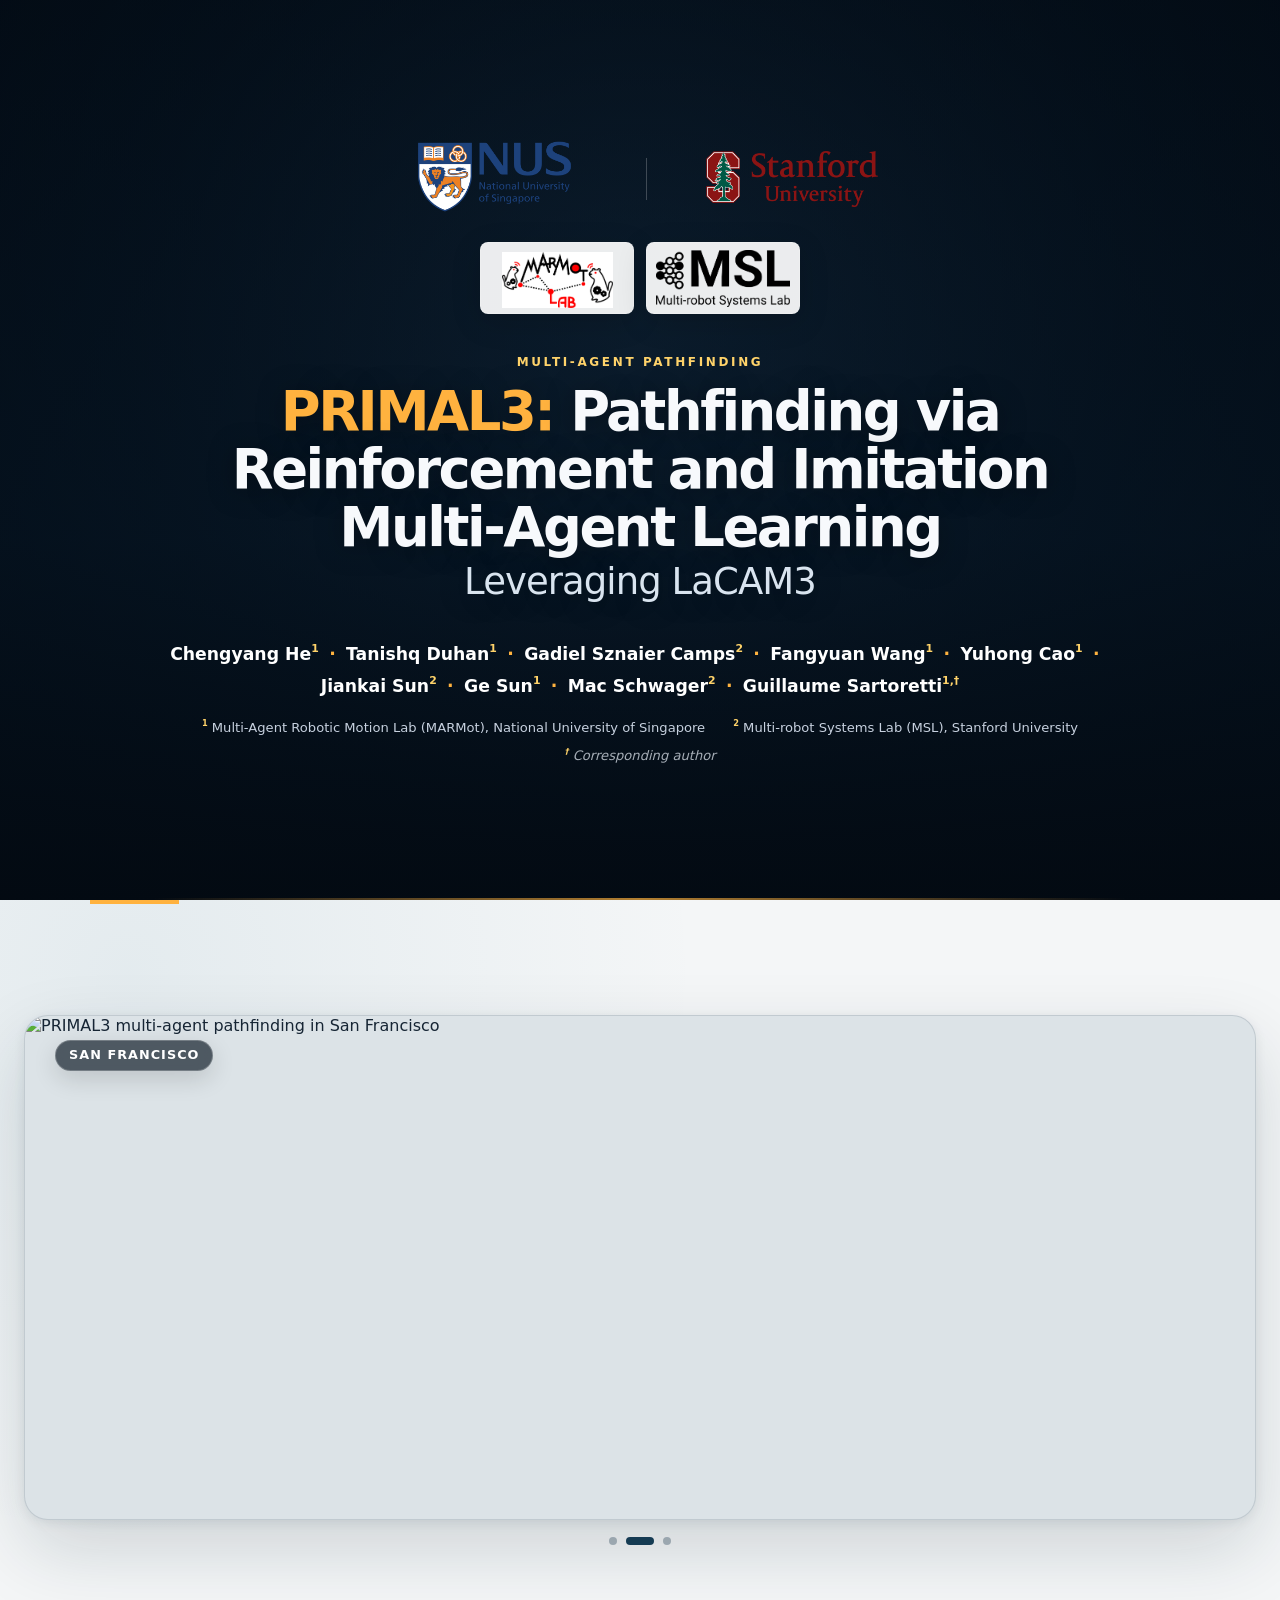
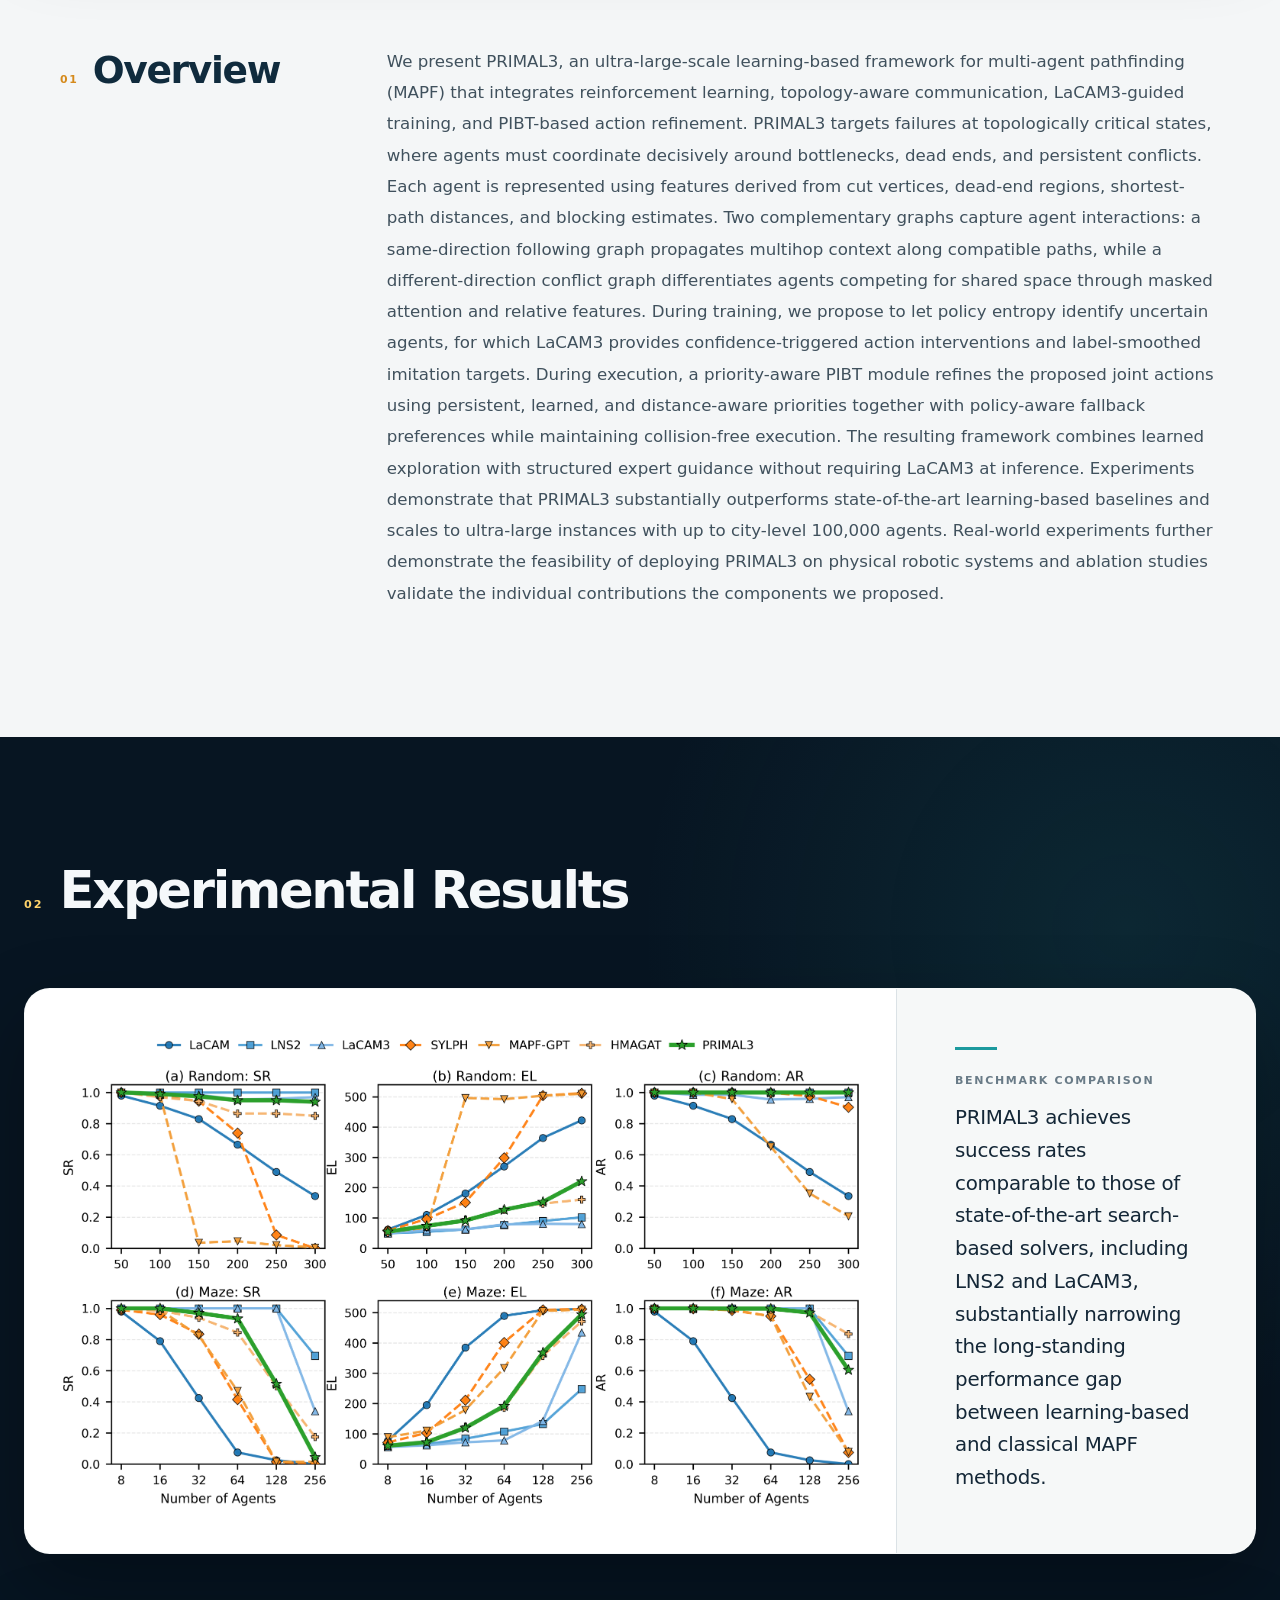
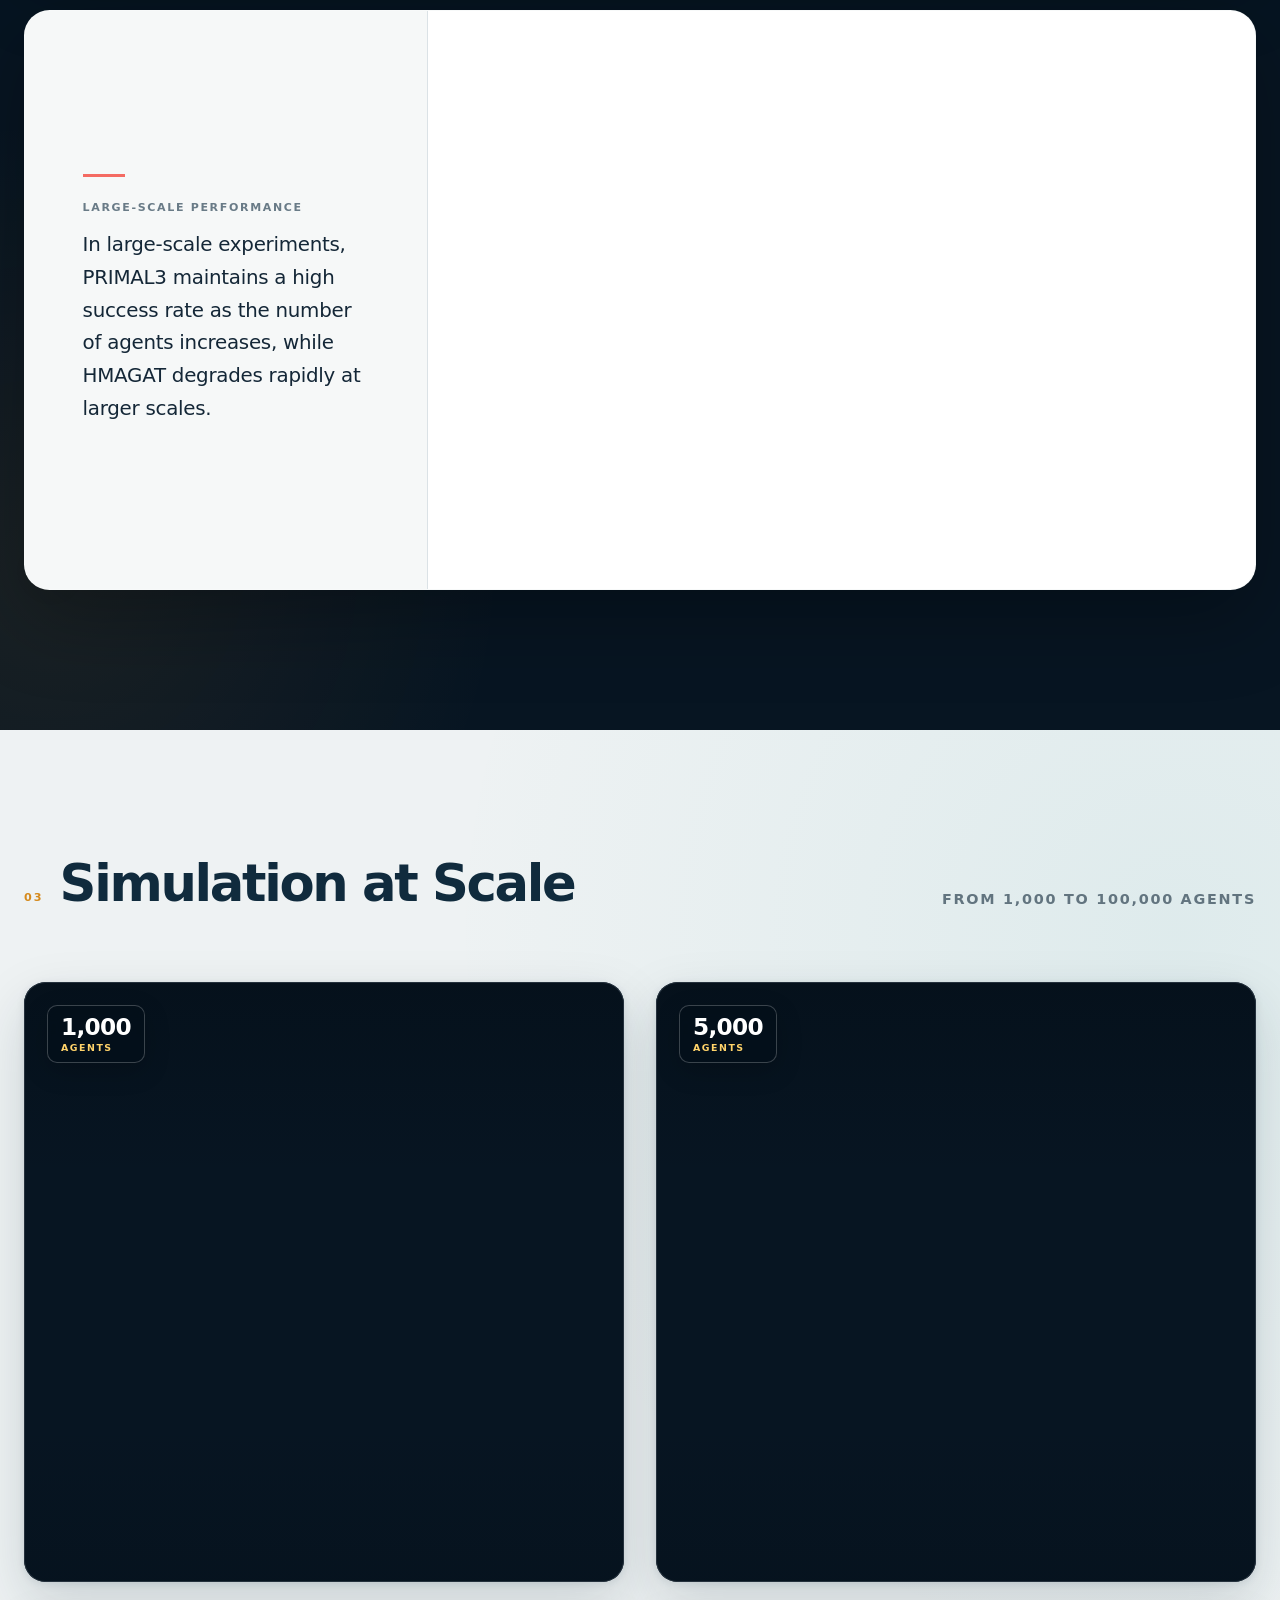
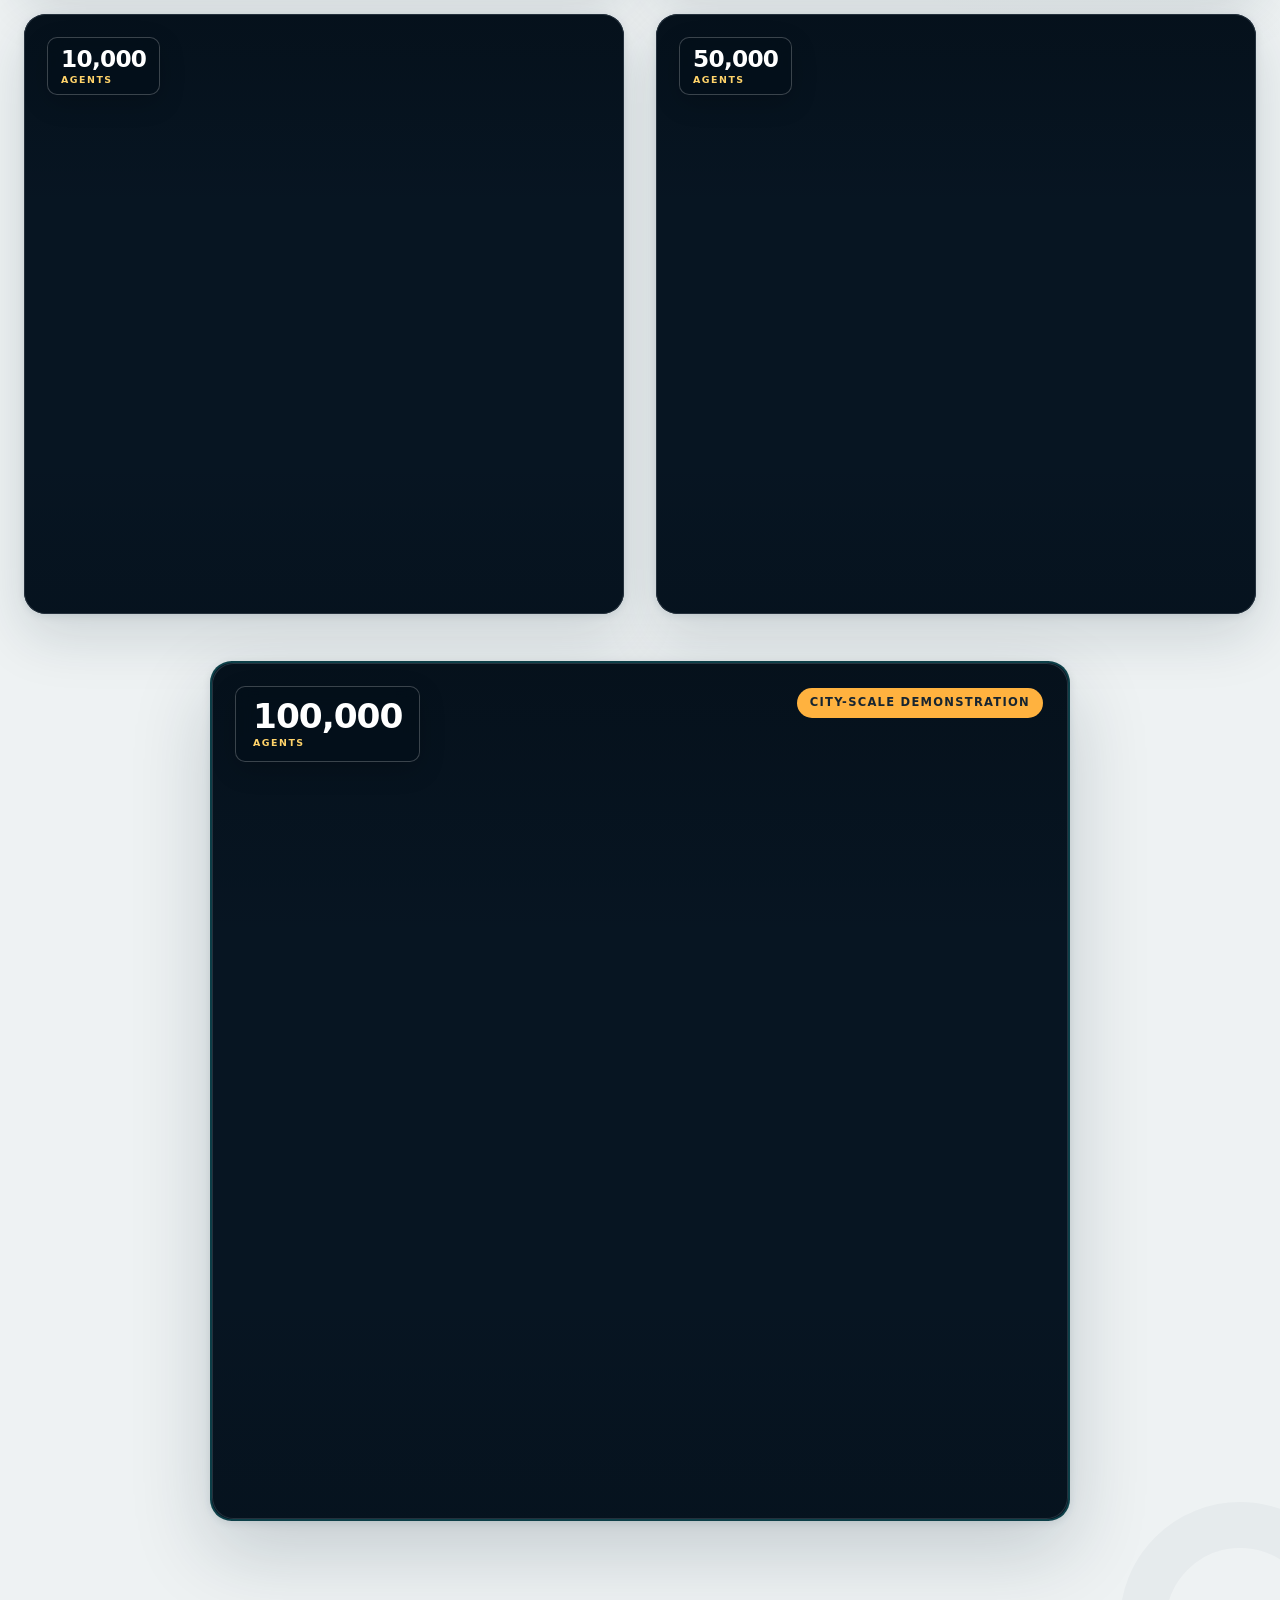
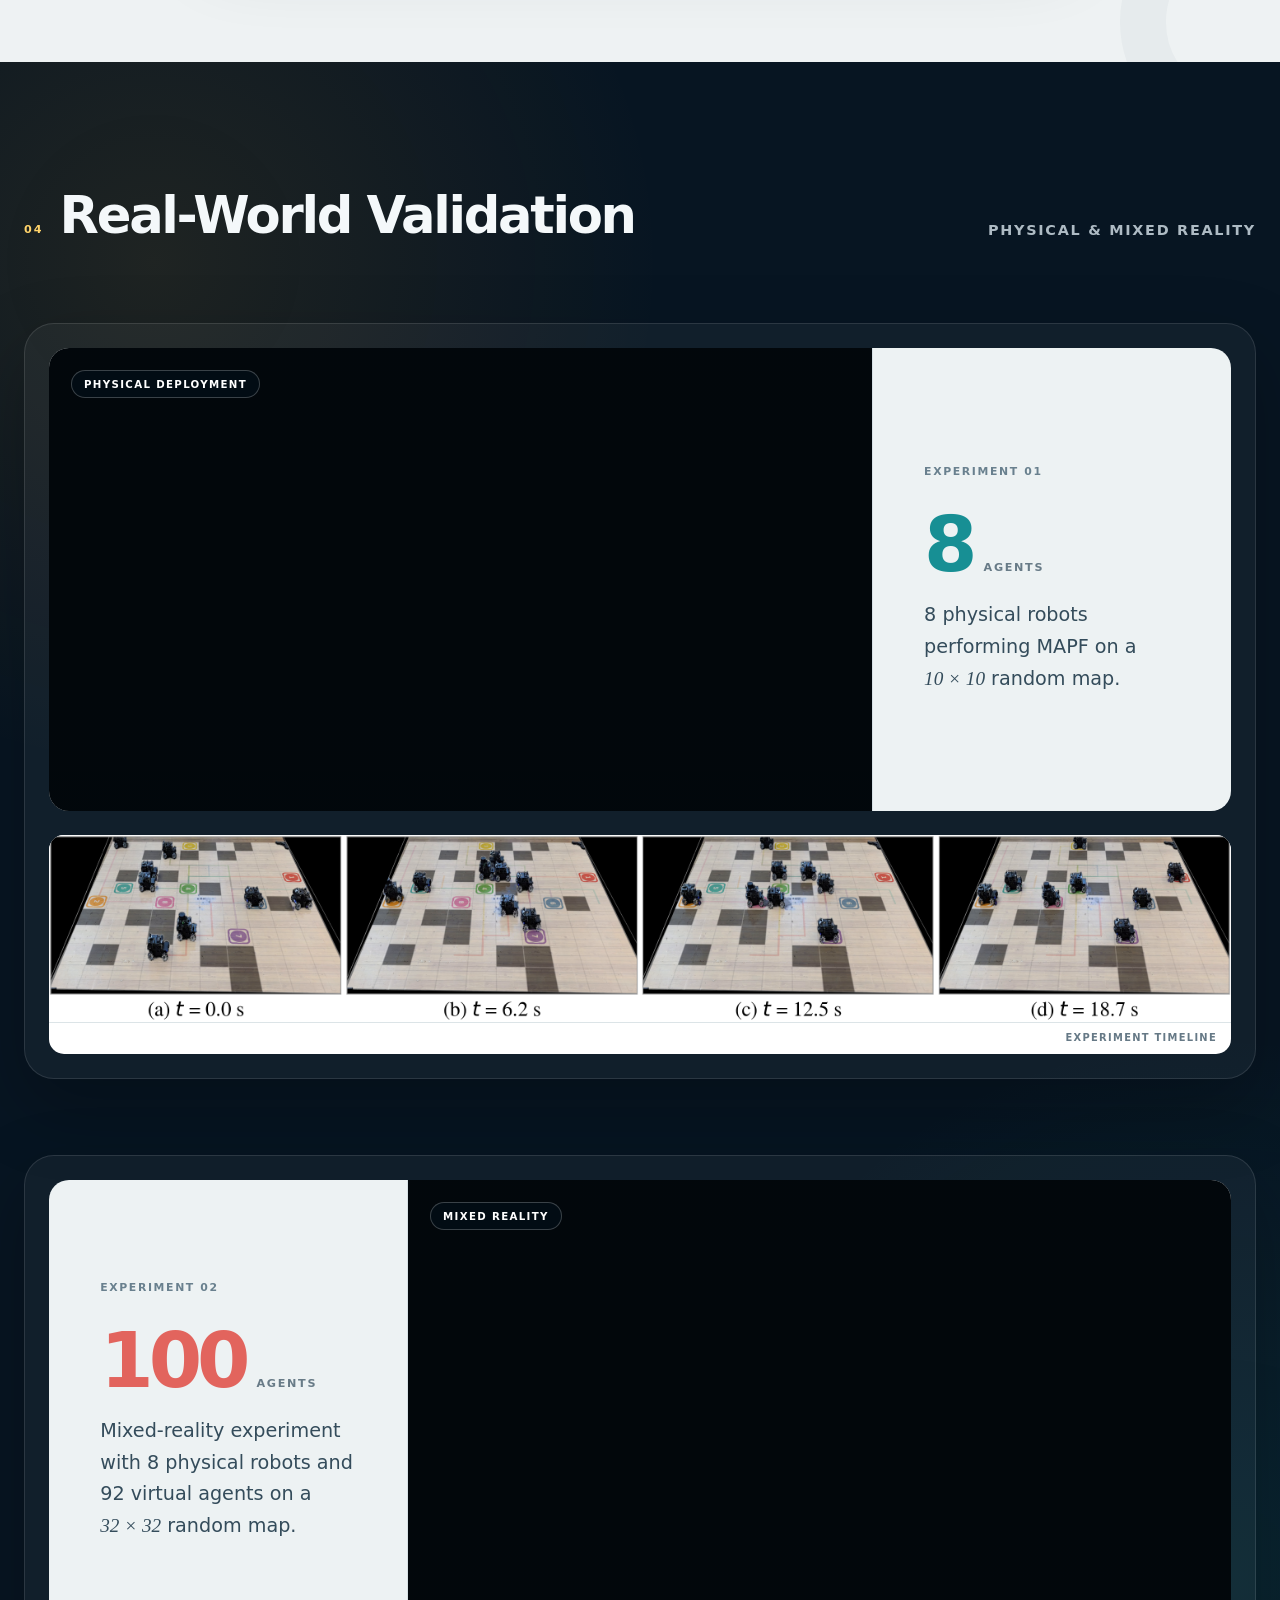
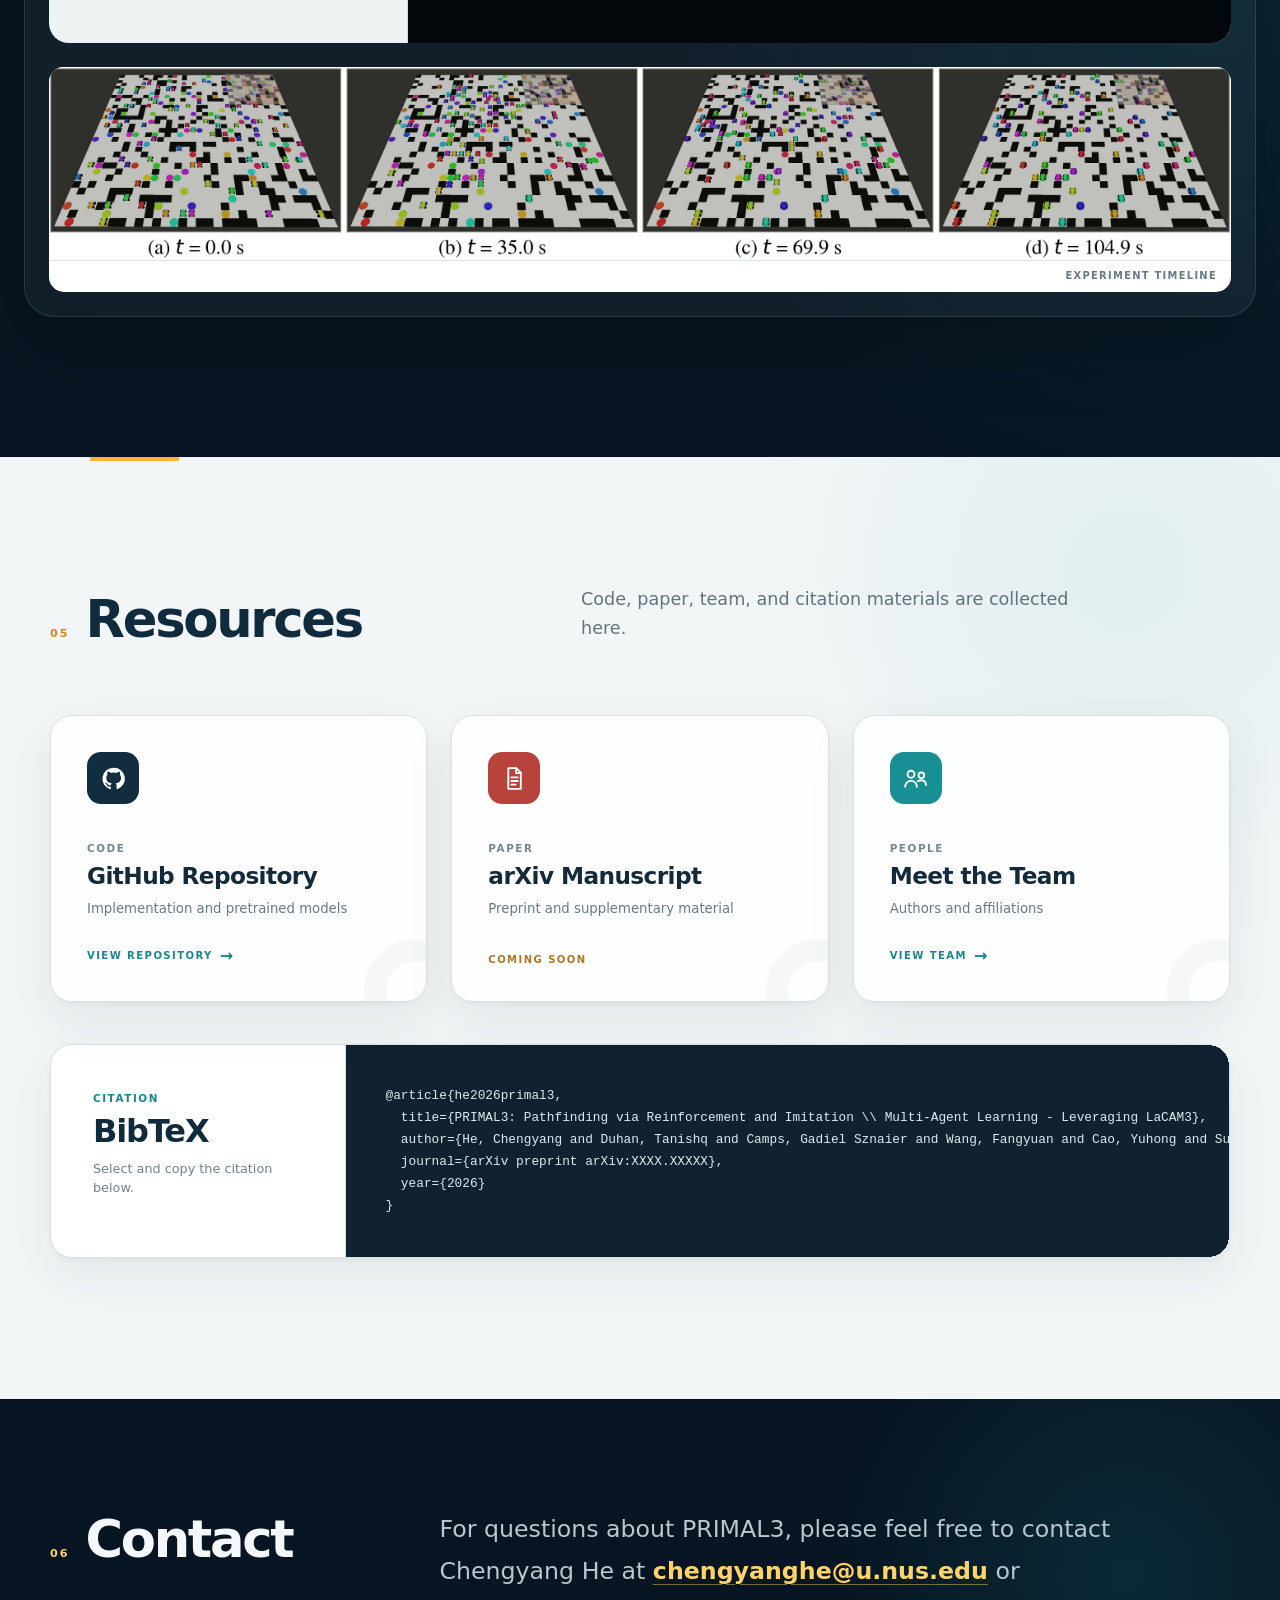
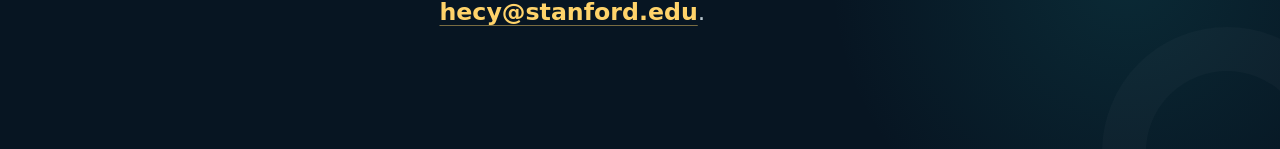
==== index.html @ 048b3c47 "Add PRIMAL3 project website" ====
<!doctype html>
<html lang="en">
  <head>
    <meta charset="UTF-8" />
    <meta name="viewport" content="width=device-width, initial-scale=1.0" />
    <meta
      name="description"
      content="PRIMAL3: Pathfinding via Reinforcement and Imitation Multi-Agent Learning — Leveraging LaCAM3"
    />
    <title>PRIMAL3 — Multi-Agent Pathfinding</title>
    <link rel="stylesheet" href="styles.css" />
    <script src="carousel.js" defer></script>
    <script src="video-gallery.js" defer></script>
  </head>
  <body>
    <main>
      <section class="hero" aria-labelledby="paper-title">
        <video
          class="hero__video"
          autoplay
          muted
          loop
          playsinline
          preload="auto"
          aria-hidden="true"
        >
          <source src="1000_zoom.mp4" type="video/mp4" />
        </video>
        <div class="hero__scrim" aria-hidden="true"></div>

        <div class="hero__content">
          <div class="logos" aria-label="Participating institutions and laboratories">
            <div class="logos__row logos__row--institutions">
              <div class="logo-frame logo-frame--nus">
                <img
                  class="logo logo--nus"
                  src="nus_logo.png"
                  alt="National University of Singapore"
                />
              </div>
              <span class="logos__divider" aria-hidden="true"></span>
              <div class="logo-frame logo-frame--stanford">
                <img
                  class="logo logo--stanford"
                  src="stanford_logo.png"
                  alt="Stanford University"
                />
              </div>
            </div>

            <div class="logos__row logos__row--labs">
              <div class="logo-tile logo-tile--marmot">
                <img
                  class="logo logo--marmot"
                  src="marmot_logo.png"
                  alt="Multi-Agent Robotic Motion Lab (MARMot)"
                />
              </div>
              <div class="logo-tile logo-tile--msl">
                <img
                  class="logo logo--msl"
                  src="msl_logo.png"
                  alt="Multi-robot Systems Lab (MSL)"
                />
              </div>
            </div>
          </div>

          <header class="paper-heading">
            <p class="paper-heading__eyebrow">Multi-Agent Pathfinding</p>
            <h1 id="paper-title">
              <span class="paper-heading__accent">PRIMAL3:</span>
              <span>Pathfinding via Reinforcement and Imitation Multi-Agent Learning</span>
              <span class="paper-heading__subtitle">Leveraging LaCAM3</span>
            </h1>
          </header>

          <div class="authors" aria-label="Paper authors and affiliations">
            <p class="authors__names">
              <span>Chengyang He<sup>1</sup></span><span>Tanishq Duhan<sup>1</sup></span><span>Gadiel Sznaier Camps<sup>2</sup></span><span>Fangyuan Wang<sup>1</sup></span><span>Yuhong Cao<sup>1</sup></span><span>Jiankai Sun<sup>2</sup></span><span>Ge Sun<sup>1</sup></span><span>Mac Schwager<sup>2</sup></span><span>Guillaume Sartoretti<sup>1,†</sup></span>
            </p>

            <div class="authors__affiliations">
              <p>
                <sup>1</sup> Multi-Agent Robotic Motion Lab (MARMot), National University of Singapore
              </p>
              <p>
                <sup>2</sup> Multi-robot Systems Lab (MSL), Stanford University
              </p>
              <p class="authors__note"><sup>†</sup> Corresponding author</p>
            </div>
          </div>
        </div>

        <div class="hero__edge" aria-hidden="true"></div>
      </section>

      <section id="overview" class="overview" aria-labelledby="overview-title">
        <div class="overview__inner">
          <div class="banner-carousel" data-carousel aria-label="PRIMAL3 environments">
            <div class="banner-carousel__track">
              <figure class="banner-carousel__slide is-active" data-slide aria-hidden="false">
                <img
                  src="banners/palo.png"
                  alt="PRIMAL3 multi-agent pathfinding in Palo Alto"
                  loading="eager"
                  decoding="async"
                />
                <figcaption>Palo Alto</figcaption>
              </figure>
              <figure class="banner-carousel__slide" data-slide aria-hidden="true">
                <img
                  src="banners/sf.png"
                  alt="PRIMAL3 multi-agent pathfinding in San Francisco"
                  loading="lazy"
                  decoding="async"
                />
                <figcaption>San Francisco</figcaption>
              </figure>
              <figure class="banner-carousel__slide" data-slide aria-hidden="true">
                <img
                  src="banners/sg.png"
                  alt="PRIMAL3 multi-agent pathfinding in Singapore"
                  loading="lazy"
                  decoding="async"
                />
                <figcaption>Singapore</figcaption>
              </figure>
            </div>

            <div class="banner-carousel__controls" aria-label="Choose banner">
              <button
                class="banner-carousel__dot is-active"
                type="button"
                data-carousel-dot="0"
                aria-label="Show Palo Alto banner"
                aria-current="true"
              ></button>
              <button
                class="banner-carousel__dot"
                type="button"
                data-carousel-dot="1"
                aria-label="Show San Francisco banner"
                aria-current="false"
              ></button>
              <button
                class="banner-carousel__dot"
                type="button"
                data-carousel-dot="2"
                aria-label="Show Singapore banner"
                aria-current="false"
              ></button>
            </div>
          </div>

          <div class="overview__copy">
            <div class="overview__heading">
              <span class="overview__number" aria-hidden="true">01</span>
              <h2 id="overview-title">Overview</h2>
            </div>
            <p>
              We present PRIMAL3, an ultra-large-scale learning-based framework for multi-agent pathfinding (MAPF) that integrates reinforcement learning, topology-aware communication, LaCAM3-guided training, and PIBT-based action refinement. PRIMAL3 targets failures at topologically critical states, where agents must coordinate decisively around bottlenecks, dead ends, and persistent conflicts. Each agent is represented using features derived from cut vertices, dead-end regions, shortest-path distances, and blocking estimates. Two complementary graphs capture agent interactions: a same-direction following graph propagates multihop context along compatible paths, while a different-direction conflict graph differentiates agents competing for shared space through masked attention and relative features. During training, we propose to let policy entropy identify uncertain agents, for which LaCAM3 provides confidence-triggered action interventions and label-smoothed imitation targets. During execution, a priority-aware PIBT module refines the proposed joint actions using persistent, learned, and distance-aware priorities together with policy-aware fallback preferences while maintaining collision-free execution. The resulting framework combines learned exploration with structured expert guidance without requiring LaCAM3 at inference. Experiments demonstrate that PRIMAL3 substantially outperforms state-of-the-art learning-based baselines and scales to ultra-large instances with up to city-level 100,000 agents. Real-world experiments further demonstrate the feasibility of deploying PRIMAL3 on physical robotic systems and ablation studies validate the individual contributions the components we proposed.
            </p>
          </div>
        </div>
      </section>

      <section id="results" class="results" aria-labelledby="results-title">
        <div class="results__inner">
          <header class="results__header">
            <span class="results__number" aria-hidden="true">02</span>
            <h2 id="results-title">Experimental Results</h2>
          </header>

          <div class="results__list">
            <figure class="result-card">
              <div class="result-card__media">
                <img
                  src="results/compare.png"
                  alt="Comparison of PRIMAL3 with search-based and learning-based MAPF solvers across random and maze maps"
                  loading="lazy"
                  decoding="async"
                />
              </div>
              <figcaption class="result-card__caption">
                <span class="result-card__label">Benchmark comparison</span>
                <p>
                  PRIMAL3 achieves success rates comparable to those of state-of-the-art search-based solvers, including LNS2 and LaCAM3, substantially narrowing the long-standing performance gap between learning-based and classical MAPF methods.
                </p>
              </figcaption>
            </figure>

            <figure class="result-card result-card--reverse">
              <div class="result-card__media">
                <img
                  src="results/compare2.png"
                  alt="Success-rate comparison between PRIMAL3 and HMAGAT as the number of agents increases"
                  loading="lazy"
                  decoding="async"
                />
              </div>
              <figcaption class="result-card__caption">
                <span class="result-card__label">Large-scale performance</span>
                <p>
                  In large-scale experiments, PRIMAL3 maintains a high success rate as the number of agents increases, while HMAGAT degrades rapidly at larger scales.
                </p>
              </figcaption>
            </figure>
          </div>
        </div>
      </section>

      <section id="simulations" class="simulations" aria-labelledby="simulations-title">
        <div class="simulations__inner">
          <header class="simulations__header">
            <div class="simulations__title">
              <span class="simulations__number" aria-hidden="true">03</span>
              <h2 id="simulations-title">Simulation at Scale</h2>
            </div>
            <p>From 1,000 to 100,000 agents</p>
          </header>

          <div class="simulations__grid">
            <article class="simulation-card" data-video-zoom>
              <div class="simulation-card__viewport">
                <video autoplay muted loop playsinline preload="metadata" aria-label="Simulation with 1,000 agents">
                  <source src="sim/1000_zoom.mp4" type="video/mp4" />
                </video>
                <canvas class="simulation-card__lens" aria-hidden="true"></canvas>
                <div class="simulation-card__count">
                  <strong>1,000</strong>
                  <span>agents</span>
                </div>
                <div class="simulation-card__zoom-hint" aria-hidden="true">
                  <svg viewBox="0 0 24 24" role="img">
                    <circle cx="10.7" cy="10.7" r="6.7"></circle>
                    <path d="m16 16 4.2 4.2"></path>
                    <path d="M10.7 7.6v6.2M7.6 10.7h6.2"></path>
                  </svg>
                  <span>Move to explore</span>
                </div>
              </div>
            </article>

            <article class="simulation-card" data-video-zoom>
              <div class="simulation-card__viewport">
                <video autoplay muted loop playsinline preload="metadata" aria-label="Simulation with 5,000 agents">
                  <source src="sim/5000_zoom.mp4" type="video/mp4" />
                </video>
                <canvas class="simulation-card__lens" aria-hidden="true"></canvas>
                <div class="simulation-card__count">
                  <strong>5,000</strong>
                  <span>agents</span>
                </div>
                <div class="simulation-card__zoom-hint" aria-hidden="true">
                  <svg viewBox="0 0 24 24" role="img">
                    <circle cx="10.7" cy="10.7" r="6.7"></circle>
                    <path d="m16 16 4.2 4.2"></path>
                    <path d="M10.7 7.6v6.2M7.6 10.7h6.2"></path>
                  </svg>
                  <span>Move to explore</span>
                </div>
              </div>
            </article>

            <article class="simulation-card" data-video-zoom>
              <div class="simulation-card__viewport">
                <video autoplay muted loop playsinline preload="metadata" aria-label="Simulation with 10,000 agents">
                  <source src="sim/10000_zoom.mp4" type="video/mp4" />
                </video>
                <canvas class="simulation-card__lens" aria-hidden="true"></canvas>
                <div class="simulation-card__count">
                  <strong>10,000</strong>
                  <span>agents</span>
                </div>
                <div class="simulation-card__zoom-hint" aria-hidden="true">
                  <svg viewBox="0 0 24 24" role="img">
                    <circle cx="10.7" cy="10.7" r="6.7"></circle>
                    <path d="m16 16 4.2 4.2"></path>
                    <path d="M10.7 7.6v6.2M7.6 10.7h6.2"></path>
                  </svg>
                  <span>Move to explore</span>
                </div>
              </div>
            </article>

            <article class="simulation-card" data-video-zoom>
              <div class="simulation-card__viewport">
                <video autoplay muted loop playsinline preload="metadata" aria-label="Simulation with 50,000 agents">
                  <source src="sim/50k_zoom.mp4" type="video/mp4" />
                </video>
                <canvas class="simulation-card__lens" aria-hidden="true"></canvas>
                <div class="simulation-card__count">
                  <strong>50,000</strong>
                  <span>agents</span>
                </div>
                <div class="simulation-card__zoom-hint" aria-hidden="true">
                  <svg viewBox="0 0 24 24" role="img">
                    <circle cx="10.7" cy="10.7" r="6.7"></circle>
                    <path d="m16 16 4.2 4.2"></path>
                    <path d="M10.7 7.6v6.2M7.6 10.7h6.2"></path>
                  </svg>
                  <span>Move to explore</span>
                </div>
              </div>
            </article>

            <article class="simulation-card simulation-card--featured" data-video-zoom>
              <div class="simulation-card__viewport">
                <video autoplay muted loop playsinline preload="metadata" aria-label="Simulation with 100,000 agents">
                  <source src="sim/100k_zoom.mp4" type="video/mp4" />
                </video>
                <canvas class="simulation-card__lens" aria-hidden="true"></canvas>
                <div class="simulation-card__count">
                  <strong>100,000</strong>
                  <span>agents</span>
                </div>
                <div class="simulation-card__featured-label">City-scale demonstration</div>
                <div class="simulation-card__zoom-hint" aria-hidden="true">
                  <svg viewBox="0 0 24 24" role="img">
                    <circle cx="10.7" cy="10.7" r="6.7"></circle>
                    <path d="m16 16 4.2 4.2"></path>
                    <path d="M10.7 7.6v6.2M7.6 10.7h6.2"></path>
                  </svg>
                  <span>Move to explore</span>
                </div>
              </div>
            </article>
          </div>
        </div>
      </section>

      <section id="real-world" class="real-world" aria-labelledby="real-world-title">
        <div class="real-world__inner">
          <header class="real-world__header">
            <div class="real-world__title">
              <span class="real-world__number" aria-hidden="true">04</span>
              <h2 id="real-world-title">Real-World Validation</h2>
            </div>
            <p>Physical &amp; mixed reality</p>
          </header>

          <div class="real-world__experiments">
            <article class="real-experiment">
              <div class="real-experiment__stage">
                <div class="real-experiment__video">
                  <video autoplay muted loop playsinline preload="metadata" aria-label="Eight-robot physical MAPF experiment">
                    <source src="real/real_8.mp4" type="video/mp4" />
                  </video>
                  <span class="real-experiment__video-label">Physical deployment</span>
                </div>

                <div class="real-experiment__copy">
                  <span class="real-experiment__index">Experiment 01</span>
                  <div class="real-experiment__agent-count">
                    <strong>8</strong>
                    <span>agents</span>
                  </div>
                  <p>8 physical robots performing MAPF on a <span class="math">10 × 10</span> random map.</p>
                </div>
              </div>

              <figure class="real-experiment__timeline">
                <div class="real-experiment__timeline-scroll">
                  <img
                    src="real/real_8.png"
                    alt="Four stages of the eight-robot physical MAPF experiment"
                    loading="lazy"
                    decoding="async"
                  />
                </div>
                <figcaption>Experiment timeline</figcaption>
              </figure>
            </article>

            <article class="real-experiment real-experiment--reverse">
              <div class="real-experiment__stage">
                <div class="real-experiment__video">
                  <video autoplay muted loop playsinline preload="metadata" aria-label="Mixed-reality MAPF experiment with 100 agents">
                    <source src="real/real_100.mp4" type="video/mp4" />
                  </video>
                  <span class="real-experiment__video-label">Mixed reality</span>
                </div>

                <div class="real-experiment__copy">
                  <span class="real-experiment__index">Experiment 02</span>
                  <div class="real-experiment__agent-count">
                    <strong>100</strong>
                    <span>agents</span>
                  </div>
                  <p>Mixed-reality experiment with 8 physical robots and 92 virtual agents on a <span class="math">32 × 32</span> random map.</p>
                </div>
              </div>

              <figure class="real-experiment__timeline">
                <div class="real-experiment__timeline-scroll">
                  <img
                    src="real/real_100.png"
                    alt="Four stages of the 100-agent mixed-reality MAPF experiment"
                    loading="lazy"
                    decoding="async"
                  />
                </div>
                <figcaption>Experiment timeline</figcaption>
              </figure>
            </article>
          </div>
        </div>
      </section>

      <section id="resources" class="resources" aria-labelledby="resources-title">
        <div class="resources__inner">
          <header class="resources__header">
            <div class="resources__title">
              <span class="resources__number" aria-hidden="true">05</span>
              <h2 id="resources-title">Resources</h2>
            </div>
            <p>Code, paper, team, and citation materials are collected here.</p>
          </header>

          <div class="resources__grid">
            <a
              class="resource-link resource-link--active"
              href="https://github.com/marmotlab/PRIMAL3"
              target="_blank"
              rel="noopener noreferrer"
              data-resource="github"
            >
              <span class="resource-link__icon" aria-hidden="true">
                <svg viewBox="0 0 24 24">
                  <path d="M12 2.4a9.8 9.8 0 0 0-3.1 19.1c.5.1.7-.2.7-.5v-1.9c-2.9.6-3.5-1.2-3.5-1.2-.5-1.2-1.2-1.5-1.2-1.5-.9-.7.1-.7.1-.7 1.1.1 1.7 1.1 1.7 1.1.9 1.7 2.5 1.2 3 .9.1-.7.4-1.2.7-1.5-2.3-.3-4.8-1.2-4.8-4.9 0-1.1.4-2 1.1-2.7-.1-.3-.5-1.3.1-2.7 0 0 .9-.3 2.8 1.1a9.7 9.7 0 0 1 5.1 0c1.9-1.3 2.8-1.1 2.8-1.1.6 1.4.2 2.4.1 2.7.7.7 1.1 1.6 1.1 2.7 0 3.8-2.4 4.6-4.7 4.9.4.3.7 1 .7 1.9V21c0 .3.2.6.7.5A9.8 9.8 0 0 0 12 2.4Z"></path>
                </svg>
              </span>
              <span class="resource-link__content">
                <span class="resource-link__eyebrow">Code</span>
                <strong>GitHub Repository</strong>
                <span class="resource-link__description">Implementation and pretrained models</span>
              </span>
              <span class="resource-link__status resource-link__status--active">View repository <span aria-hidden="true">→</span></span>
            </a>

            <a
              class="resource-link"
              href="#resources"
              aria-disabled="true"
              tabindex="-1"
              data-resource="arxiv"
            >
              <span class="resource-link__icon resource-link__icon--paper" aria-hidden="true">
                <svg viewBox="0 0 24 24">
                  <path d="M6.5 2.8h7.1l4 4v14.4H6.5V2.8Z"></path>
                  <path d="M13.5 2.8v4.4h4.1M9.2 11h5.6M9.2 14.2h5.6M9.2 17.4h3.8"></path>
                </svg>
              </span>
              <span class="resource-link__content">
                <span class="resource-link__eyebrow">Paper</span>
                <strong>arXiv Manuscript</strong>
                <span class="resource-link__description">Preprint and supplementary material</span>
              </span>
              <span class="resource-link__status">Coming soon</span>
            </a>

            <a
              class="resource-link resource-link--active"
              href="team.html"
              data-resource="team"
            >
              <span class="resource-link__icon resource-link__icon--team" aria-hidden="true">
                <svg viewBox="0 0 24 24">
                  <circle cx="8" cy="8.2" r="3.1"></circle>
                  <circle cx="17.2" cy="9.2" r="2.5"></circle>
                  <path d="M2.8 19.3c.4-3.4 2.1-5.2 5.2-5.2s4.9 1.8 5.2 5.2M14.1 14.5c.8-.6 1.8-.9 3.1-.9 2.5 0 3.9 1.5 4.1 4.2"></path>
                </svg>
              </span>
              <span class="resource-link__content">
                <span class="resource-link__eyebrow">People</span>
                <strong>Meet the Team</strong>
                <span class="resource-link__description">Authors and affiliations</span>
              </span>
              <span class="resource-link__status resource-link__status--active">View team <span aria-hidden="true">→</span></span>
            </a>
          </div>

          <div class="bibtex" aria-labelledby="bibtex-title">
            <div class="bibtex__heading">
              <span class="bibtex__eyebrow">Citation</span>
              <h3 id="bibtex-title">BibTeX</h3>
              <p>Select and copy the citation below.</p>
            </div>
            <pre><code>@article{he2026primal3,
  title={PRIMAL3: Pathfinding via Reinforcement and Imitation \\ Multi-Agent Learning - Leveraging LaCAM3},
  author={He, Chengyang and Duhan, Tanishq and Camps, Gadiel Sznaier and Wang, Fangyuan and Cao, Yuhong and Sun, Jiankai and Sun, Ge and Schwager, Mac and Sartoretti, Guillaume},
  journal={arXiv preprint arXiv:XXXX.XXXXX},
  year={2026}
}</code></pre>
          </div>
        </div>
      </section>

      <section id="contact" class="contact" aria-labelledby="contact-title">
        <div class="contact__inner">
          <div class="contact__heading">
            <span class="contact__number" aria-hidden="true">06</span>
            <h2 id="contact-title">Contact</h2>
          </div>
          <p>
            For questions about PRIMAL3, please feel free to contact Chengyang He at <a href="mailto:chengyanghe@u.nus.edu">chengyanghe@u.nus.edu</a> or <a href="mailto:hecy@stanford.edu">hecy@stanford.edu</a>.
          </p>
        </div>
      </section>
    </main>
  </body>
</html>
---- styles.css ----
:root {
  color-scheme: dark;
  --ink: #f7f9fc;
  --muted: #c7d1df;
  --line: rgba(255, 255, 255, 0.22);
  --accent: #ffb23f;
  --accent-bright: #ffd36a;
  --navy: #061321;
}

*,
*::before,
*::after {
  box-sizing: border-box;
}

html,
body {
  margin: 0;
  min-width: 320px;
  min-height: 100%;
}

body {
  background: var(--navy);
  color: var(--ink);
  font-family:
    Inter, ui-sans-serif, system-ui, -apple-system, BlinkMacSystemFont, "Segoe UI",
    sans-serif;
  -webkit-font-smoothing: antialiased;
}

.hero {
  isolation: isolate;
  position: relative;
  display: grid;
  min-height: 100svh;
  overflow: hidden;
  background:
    radial-gradient(circle at 50% 35%, #18334b 0%, #081827 58%, #040b13 100%);
}

.hero__video,
.hero__scrim {
  position: absolute;
  inset: 0;
  width: 100%;
  height: 100%;
}

.hero__video {
  z-index: -3;
  object-fit: cover;
  opacity: 0.52;
  filter: saturate(0.82) contrast(1.08);
}

.hero__scrim {
  z-index: -2;
  background:
    linear-gradient(180deg, rgba(3, 12, 22, 0.56) 0%, rgba(5, 18, 31, 0.72) 60%, rgba(3, 10, 18, 0.94) 100%),
    radial-gradient(ellipse at center, transparent 15%, rgba(1, 8, 15, 0.56) 100%);
}

.hero__content {
  display: flex;
  width: min(1120px, calc(100% - 48px));
  margin: auto;
  padding: clamp(42px, 7vh, 82px) 0 clamp(50px, 7vh, 86px);
  flex-direction: column;
  align-items: center;
  text-align: center;
}

.logos {
  display: flex;
  flex-direction: column;
  align-items: center;
  gap: 18px;
  margin-bottom: clamp(30px, 4.5vh, 54px);
}

.logos__row {
  display: flex;
  align-items: center;
  justify-content: center;
}

.logos__row--institutions {
  min-height: 90px;
  gap: clamp(24px, 3.8vw, 52px);
}

.logos__divider {
  width: 1px;
  height: 42px;
  background: var(--line);
}

.logo {
  display: block;
  max-width: 100%;
  object-fit: contain;
}

.logo-frame {
  position: relative;
  display: grid;
  height: 90px;
  place-items: center;
}

.logo-frame--nus {
  width: clamp(164px, 16vw, 208px);
  overflow: hidden;
}

.logo-frame--stanford {
  width: clamp(140px, 15vw, 194px);
}

.logo--nus {
  position: absolute;
  top: -35%;
  left: -4%;
  width: 108%;
  max-width: none;
  transform: scale(0.9);
}

.logo--stanford {
  width: 100%;
  max-height: 90px;
}

.logos__row--labs {
  gap: 12px;
}

.logo-tile {
  display: grid;
  height: 72px;
  place-items: center;
  overflow: hidden;
  border: 1px solid rgba(255, 255, 255, 0.16);
  border-radius: 8px;
  background: rgba(255, 255, 255, 0.92);
  box-shadow: 0 8px 30px rgba(0, 0, 0, 0.15);
}

.logo-tile--marmot {
  width: clamp(118px, 12vw, 154px);
  padding: 6px 10px;
}

.logo-tile--msl {
  width: clamp(118px, 12vw, 154px);
  padding: 5px 9px;
}

.logo--marmot,
.logo--msl {
  width: 100%;
  height: 100%;
  max-height: none;
  object-fit: contain;
}

.logo--marmot {
  width: 92%;
  height: 92%;
}

.paper-heading {
  max-width: 1080px;
}

.paper-heading__eyebrow {
  margin: 0 0 14px;
  color: var(--accent-bright);
  font-size: 0.75rem;
  font-weight: 750;
  letter-spacing: 0.22em;
  line-height: 1.2;
  text-transform: uppercase;
}

.paper-heading h1 {
  margin: 0;
  font-size: clamp(2.05rem, 4.25vw, 4.7rem);
  font-weight: 660;
  letter-spacing: -0.045em;
  line-height: 1.06;
  text-wrap: balance;
  text-shadow: 0 3px 28px rgba(0, 0, 0, 0.36);
}

.paper-heading__accent {
  display: inline-block;
  color: var(--accent);
  font-weight: 820;
}

.paper-heading__subtitle {
  display: block;
  margin-top: 0.17em;
  color: #d9e4ef;
  font-size: 0.68em;
  font-weight: 510;
  letter-spacing: -0.025em;
}

.authors {
  width: min(980px, 100%);
  margin-top: clamp(28px, 4.5vh, 46px);
}

.authors__names {
  display: flex;
  margin: 0;
  flex-wrap: wrap;
  justify-content: center;
  column-gap: 0;
  row-gap: 7px;
  color: #fff;
  font-size: clamp(0.91rem, 1.45vw, 1.08rem);
  font-weight: 560;
  line-height: 1.45;
}

.authors__names span:not(:last-child)::after {
  content: "·";
  margin: 0 0.6em;
  color: var(--accent);
}

sup {
  position: relative;
  top: -0.1em;
  color: var(--accent-bright);
  font-size: 0.63em;
  font-weight: 750;
  line-height: 0;
}

.authors__affiliations {
  display: flex;
  margin-top: 19px;
  flex-wrap: wrap;
  justify-content: center;
  gap: 5px 28px;
  color: var(--muted);
  font-size: clamp(0.7rem, 1.1vw, 0.82rem);
  line-height: 1.5;
}

.authors__affiliations p {
  margin: 0;
}

.authors__note {
  flex-basis: 100%;
  margin-top: 3px !important;
  color: rgba(229, 236, 244, 0.72);
  font-style: italic;
}

.hero__edge {
  position: absolute;
  right: 0;
  bottom: 0;
  left: 0;
  height: 2px;
  background: linear-gradient(90deg, transparent 12%, var(--accent) 50%, transparent 88%);
  opacity: 0.7;
}

.overview {
  position: relative;
  overflow: hidden;
  padding: clamp(68px, 9vw, 128px) 0 clamp(78px, 10vw, 144px);
  background:
    radial-gradient(circle at 10% 5%, rgba(37, 107, 138, 0.08), transparent 32%),
    #f4f6f7;
  color: #162534;
}

.overview::before {
  position: absolute;
  top: 0;
  left: clamp(24px, 7vw, 110px);
  width: clamp(64px, 7vw, 104px);
  height: 4px;
  background: var(--accent);
  content: "";
}

.overview__inner {
  width: min(1320px, calc(100% - 48px));
  margin: 0 auto;
}

.banner-carousel {
  position: relative;
}

.banner-carousel__track {
  position: relative;
  aspect-ratio: 2.44 / 1;
  overflow: hidden;
  border: 1px solid rgba(13, 37, 56, 0.13);
  border-radius: clamp(12px, 2vw, 24px);
  background: #dce3e7;
  box-shadow:
    0 30px 75px rgba(14, 35, 50, 0.16),
    0 3px 12px rgba(14, 35, 50, 0.08);
}

.banner-carousel__slide {
  position: absolute;
  inset: 0;
  margin: 0;
  opacity: 0;
  transition: opacity 0.85s ease;
  pointer-events: none;
}

.banner-carousel__slide.is-active {
  z-index: 1;
  opacity: 1;
  pointer-events: auto;
}

.banner-carousel__slide img {
  width: 100%;
  height: 100%;
  object-fit: cover;
}

.banner-carousel__slide figcaption {
  position: absolute;
  top: clamp(12px, 2vw, 24px);
  left: clamp(14px, 2.5vw, 30px);
  padding: 8px 13px;
  border: 1px solid rgba(255, 255, 255, 0.22);
  border-radius: 999px;
  background: rgba(5, 18, 29, 0.66);
  box-shadow: 0 8px 24px rgba(0, 0, 0, 0.14);
  color: #fff;
  font-size: clamp(0.66rem, 1vw, 0.8rem);
  font-weight: 650;
  letter-spacing: 0.08em;
  line-height: 1;
  text-transform: uppercase;
  backdrop-filter: blur(8px);
}

.banner-carousel__controls {
  display: flex;
  min-height: 42px;
  align-items: center;
  justify-content: center;
  gap: 9px;
}

.banner-carousel__dot {
  width: 8px;
  height: 8px;
  padding: 0;
  border: 0;
  border-radius: 999px;
  background: #aab5bd;
  cursor: pointer;
  transition:
    width 250ms ease,
    background-color 250ms ease,
    transform 250ms ease;
}

.banner-carousel__dot:hover,
.banner-carousel__dot:focus-visible {
  background: #596b78;
  transform: scale(1.12);
}

.banner-carousel__dot:focus-visible {
  outline: 2px solid #173d56;
  outline-offset: 4px;
}

.banner-carousel__dot.is-active {
  width: 28px;
  background: #183f58;
}

.overview__copy {
  display: grid;
  max-width: 1160px;
  margin: clamp(52px, 7vw, 90px) auto 0;
  grid-template-columns: minmax(150px, 0.3fr) minmax(0, 1fr);
  gap: clamp(32px, 6vw, 86px);
  align-items: start;
}

.overview__heading {
  display: flex;
  align-items: baseline;
  gap: 14px;
}

.overview__number {
  color: #d58a1c;
  font-size: 0.68rem;
  font-weight: 800;
  letter-spacing: 0.16em;
}

.overview__heading h2 {
  margin: 0;
  color: #102b3d;
  font-size: clamp(1.6rem, 3vw, 2.35rem);
  font-weight: 720;
  letter-spacing: -0.035em;
  line-height: 1;
}

.overview__copy > p {
  margin: -0.35em 0 0;
  color: #40515d;
  font-size: clamp(0.98rem, 1.3vw, 1.1rem);
  line-height: 1.88;
}

.results {
  position: relative;
  overflow: hidden;
  padding: clamp(82px, 10vw, 144px) 0 clamp(92px, 11vw, 160px);
  background:
    radial-gradient(circle at 88% 12%, rgba(43, 151, 154, 0.14), transparent 27%),
    radial-gradient(circle at 4% 90%, rgba(255, 178, 63, 0.08), transparent 24%),
    #071522;
  color: #f5f8fa;
}

.results__inner {
  width: min(1280px, calc(100% - 48px));
  margin: 0 auto;
}

.results__header {
  display: flex;
  margin-bottom: clamp(42px, 6vw, 72px);
  align-items: baseline;
  gap: 16px;
}

.results__number {
  color: var(--accent-bright);
  font-size: 0.7rem;
  font-weight: 800;
  letter-spacing: 0.18em;
}

.results__header h2 {
  margin: 0;
  font-size: clamp(2rem, 4vw, 3.5rem);
  font-weight: 700;
  letter-spacing: -0.045em;
  line-height: 1;
}

.results__list {
  display: grid;
  gap: clamp(28px, 4.5vw, 56px);
}

.result-card {
  display: grid;
  margin: 0;
  overflow: hidden;
  grid-template-columns: minmax(0, 1.75fr) minmax(270px, 0.72fr);
  border: 1px solid rgba(255, 255, 255, 0.12);
  border-radius: clamp(16px, 2vw, 26px);
  background: #f6f8f8;
  box-shadow: 0 30px 80px rgba(0, 0, 0, 0.28);
  color: #142737;
}

.result-card--reverse {
  grid-template-columns: minmax(270px, 0.72fr) minmax(0, 1.48fr);
}

.result-card__media {
  display: grid;
  min-width: 0;
  padding: clamp(14px, 2vw, 26px);
  place-items: center;
  background: #fff;
}

.result-card__media img {
  display: block;
  width: 100%;
  height: auto;
}

.result-card__caption {
  position: relative;
  display: flex;
  padding: clamp(32px, 4.5vw, 60px);
  flex-direction: column;
  justify-content: center;
  border-left: 1px solid #dbe2e6;
}

.result-card--reverse .result-card__media {
  order: 2;
}

.result-card--reverse .result-card__caption {
  order: 1;
  border-right: 1px solid #dbe2e6;
  border-left: 0;
}

.result-card__caption::before {
  width: 42px;
  height: 3px;
  margin-bottom: 24px;
  background: #1c9a9e;
  content: "";
}

.result-card--reverse .result-card__caption::before {
  background: #f46b63;
}

.result-card__label {
  margin-bottom: 14px;
  color: #697b87;
  font-size: 0.69rem;
  font-weight: 800;
  letter-spacing: 0.15em;
  line-height: 1.3;
  text-transform: uppercase;
}

.result-card__caption p {
  margin: 0;
  font-size: clamp(1rem, 1.55vw, 1.24rem);
  font-weight: 540;
  letter-spacing: -0.013em;
  line-height: 1.65;
}

.simulations {
  position: relative;
  overflow: hidden;
  padding: clamp(82px, 10vw, 144px) 0 clamp(92px, 11vw, 160px);
  background:
    radial-gradient(circle at 92% 8%, rgba(36, 151, 155, 0.08), transparent 28%),
    #eef2f3;
  color: #132939;
}

.simulations::after {
  position: absolute;
  right: -80px;
  bottom: -80px;
  width: 240px;
  height: 240px;
  border: 46px solid rgba(24, 63, 88, 0.035);
  border-radius: 50%;
  content: "";
}

.simulations__inner {
  position: relative;
  z-index: 1;
  width: min(1280px, calc(100% - 48px));
  margin: 0 auto;
}

.simulations__header {
  display: flex;
  margin-bottom: clamp(42px, 6vw, 72px);
  align-items: end;
  justify-content: space-between;
  gap: 28px;
}

.simulations__title {
  display: flex;
  align-items: baseline;
  gap: 16px;
}

.simulations__number {
  color: #d58a1c;
  font-size: 0.7rem;
  font-weight: 800;
  letter-spacing: 0.18em;
}

.simulations__header h2 {
  margin: 0;
  color: #102b3d;
  font-size: clamp(2rem, 4vw, 3.5rem);
  font-weight: 700;
  letter-spacing: -0.045em;
  line-height: 1;
}

.simulations__header > p {
  margin: 0 0 0.1em;
  color: #62747f;
  font-size: clamp(0.75rem, 1.2vw, 0.9rem);
  font-weight: 720;
  letter-spacing: 0.12em;
  line-height: 1.3;
  text-align: right;
  text-transform: uppercase;
}

.simulations__grid {
  display: grid;
  grid-template-columns: repeat(2, minmax(0, 1fr));
  gap: clamp(16px, 2.6vw, 32px);
}

.simulation-card {
  min-width: 0;
  border-radius: clamp(14px, 1.7vw, 22px);
  background: #071522;
  box-shadow:
    0 22px 56px rgba(13, 38, 54, 0.15),
    0 2px 8px rgba(13, 38, 54, 0.1);
}

.simulation-card--featured {
  grid-column: 1 / -1;
  width: min(72%, 860px);
  margin-top: clamp(7px, 1.2vw, 16px);
  justify-self: center;
  border: 2px solid rgba(25, 143, 147, 0.34);
  box-shadow:
    0 30px 80px rgba(13, 38, 54, 0.19),
    0 2px 8px rgba(13, 38, 54, 0.1);
}

.simulation-card__viewport {
  position: relative;
  aspect-ratio: 1;
  overflow: hidden;
  border: 1px solid rgba(255, 255, 255, 0.12);
  border-radius: inherit;
  background: #071522;
  cursor: zoom-in;
}

.simulation-card--featured .simulation-card__viewport {
  aspect-ratio: 1;
}

.simulation-card video {
  display: block;
  width: 100%;
  height: 100%;
  object-fit: cover;
}

.simulation-card__lens {
  --lens-size: clamp(132px, 15vw, 190px);
  position: absolute;
  z-index: 3;
  top: 50%;
  left: 50%;
  display: block;
  width: var(--lens-size);
  height: var(--lens-size);
  border: 3px solid rgba(255, 255, 255, 0.94);
  border-radius: 50%;
  background: #071522;
  box-shadow:
    0 0 0 1px rgba(7, 21, 34, 0.5),
    0 16px 38px rgba(0, 0, 0, 0.34);
  opacity: 0;
  transform: translate(-50%, -50%) scale(0.86);
  transition:
    opacity 180ms ease,
    transform 260ms cubic-bezier(0.2, 0.75, 0.25, 1);
  pointer-events: none;
}

.simulation-card.is-zooming .simulation-card__lens {
  opacity: 1;
  transform: translate(-50%, -50%) scale(1);
}

.simulation-card__viewport::after {
  position: absolute;
  inset: 0;
  background: linear-gradient(180deg, rgba(3, 11, 18, 0.4), transparent 32%, transparent 74%, rgba(3, 11, 18, 0.22));
  content: "";
  pointer-events: none;
}

.simulation-card__count,
.simulation-card__featured-label,
.simulation-card__zoom-hint {
  position: absolute;
  z-index: 2;
}

.simulation-card__count {
  top: clamp(12px, 2vw, 22px);
  left: clamp(12px, 2vw, 22px);
  display: flex;
  padding: 9px 13px 10px;
  flex-direction: column;
  border: 1px solid rgba(255, 255, 255, 0.22);
  border-radius: 10px;
  background: rgba(3, 15, 25, 0.76);
  box-shadow: 0 8px 26px rgba(0, 0, 0, 0.18);
  color: #fff;
  line-height: 1;
  backdrop-filter: blur(9px);
  pointer-events: none;
}

.simulation-card__count strong {
  font-size: clamp(1.05rem, 2vw, 1.45rem);
  font-weight: 790;
  letter-spacing: -0.03em;
}

.simulation-card__count span {
  margin-top: 5px;
  color: var(--accent-bright);
  font-size: 0.59rem;
  font-weight: 800;
  letter-spacing: 0.16em;
  text-transform: uppercase;
}

.simulation-card--featured .simulation-card__count {
  padding: 12px 17px 13px;
}

.simulation-card--featured .simulation-card__count strong {
  font-size: clamp(1.35rem, 3vw, 2.15rem);
}

.simulation-card__featured-label {
  top: clamp(14px, 2vw, 24px);
  right: clamp(14px, 2vw, 24px);
  padding: 9px 13px;
  border-radius: 999px;
  background: var(--accent);
  color: #172531;
  font-size: clamp(0.58rem, 1vw, 0.72rem);
  font-weight: 850;
  letter-spacing: 0.11em;
  line-height: 1;
  text-transform: uppercase;
  pointer-events: none;
}

.simulation-card__zoom-hint {
  right: clamp(12px, 2vw, 22px);
  bottom: clamp(12px, 2vw, 22px);
  display: flex;
  padding: 8px 11px;
  align-items: center;
  gap: 7px;
  border: 1px solid rgba(255, 255, 255, 0.2);
  border-radius: 999px;
  background: rgba(3, 15, 25, 0.78);
  color: #fff;
  opacity: 0;
  transform: translateY(7px);
  transition:
    opacity 220ms ease,
    transform 220ms ease;
  backdrop-filter: blur(9px);
  pointer-events: none;
}

.simulation-card__zoom-hint svg {
  width: 17px;
  height: 17px;
  fill: none;
  stroke: var(--accent-bright);
  stroke-linecap: round;
  stroke-width: 1.8;
}

.simulation-card__zoom-hint span {
  font-size: 0.63rem;
  font-weight: 760;
  letter-spacing: 0.08em;
  text-transform: uppercase;
}

.simulation-card.is-zooming .simulation-card__zoom-hint {
  opacity: 1;
  transform: translateY(0);
}

.real-world {
  position: relative;
  overflow: hidden;
  padding: clamp(86px, 10vw, 148px) 0 clamp(96px, 11vw, 164px);
  background:
    radial-gradient(circle at 12% 10%, rgba(245, 166, 35, 0.1), transparent 24%),
    radial-gradient(circle at 95% 76%, rgba(26, 151, 155, 0.12), transparent 28%),
    #071522;
  color: #f4f8fa;
}

.real-world__inner {
  width: min(1280px, calc(100% - 48px));
  margin: 0 auto;
}

.real-world__header {
  display: flex;
  margin-bottom: clamp(48px, 7vw, 82px);
  align-items: end;
  justify-content: space-between;
  gap: 28px;
}

.real-world__title {
  display: flex;
  align-items: baseline;
  gap: 16px;
}

.real-world__number {
  color: var(--accent-bright);
  font-size: 0.7rem;
  font-weight: 800;
  letter-spacing: 0.18em;
}

.real-world__header h2 {
  margin: 0;
  font-size: clamp(2rem, 4vw, 3.5rem);
  font-weight: 700;
  letter-spacing: -0.045em;
  line-height: 1;
}

.real-world__header > p {
  margin: 0 0 0.1em;
  color: #aebbc4;
  font-size: clamp(0.75rem, 1.2vw, 0.9rem);
  font-weight: 720;
  letter-spacing: 0.12em;
  line-height: 1.3;
  text-align: right;
  text-transform: uppercase;
}

.real-world__experiments {
  display: grid;
  gap: clamp(40px, 6vw, 76px);
}

.real-experiment {
  padding: clamp(14px, 2vw, 24px);
  border: 1px solid rgba(255, 255, 255, 0.11);
  border-radius: clamp(18px, 2.4vw, 30px);
  background: rgba(255, 255, 255, 0.045);
  box-shadow: 0 28px 72px rgba(0, 0, 0, 0.25);
}

.real-experiment__stage {
  display: grid;
  overflow: hidden;
  grid-template-columns: minmax(0, 1.65fr) minmax(280px, 0.72fr);
  border-radius: clamp(12px, 1.7vw, 20px);
  background: #edf2f3;
  color: #132a3a;
}

.real-experiment--reverse .real-experiment__stage {
  grid-template-columns: minmax(280px, 0.72fr) minmax(0, 1.65fr);
}

.real-experiment__video {
  position: relative;
  min-width: 0;
  overflow: hidden;
  background: #02070b;
}

.real-experiment--reverse .real-experiment__video {
  order: 2;
}

.real-experiment__video video {
  display: block;
  width: 100%;
  height: 100%;
  min-height: 390px;
  aspect-ratio: 16 / 9;
  object-fit: cover;
}

.real-experiment__video::after {
  position: absolute;
  inset: 0;
  background: linear-gradient(180deg, rgba(1, 7, 12, 0.2), transparent 32%, transparent 72%, rgba(1, 7, 12, 0.36));
  content: "";
  pointer-events: none;
}

.real-experiment__video-label {
  position: absolute;
  z-index: 1;
  top: clamp(14px, 2vw, 22px);
  left: clamp(14px, 2vw, 22px);
  padding: 8px 12px;
  border: 1px solid rgba(255, 255, 255, 0.22);
  border-radius: 999px;
  background: rgba(3, 15, 25, 0.74);
  color: #fff;
  font-size: 0.64rem;
  font-weight: 800;
  letter-spacing: 0.13em;
  line-height: 1;
  text-transform: uppercase;
  backdrop-filter: blur(8px);
}

.real-experiment__copy {
  display: flex;
  padding: clamp(34px, 4vw, 54px);
  flex-direction: column;
  justify-content: center;
  border-left: 1px solid #d6e0e4;
}

.real-experiment--reverse .real-experiment__copy {
  order: 1;
  border-right: 1px solid #d6e0e4;
  border-left: 0;
}

.real-experiment__index {
  margin-bottom: clamp(22px, 3vw, 36px);
  color: #69808e;
  font-size: 0.68rem;
  font-weight: 830;
  letter-spacing: 0.15em;
  text-transform: uppercase;
}

.real-experiment__agent-count {
  display: flex;
  margin-bottom: 24px;
  align-items: baseline;
  gap: 11px;
}

.real-experiment__agent-count strong {
  color: #178f94;
  font-size: clamp(3.2rem, 6vw, 5.4rem);
  font-weight: 790;
  letter-spacing: -0.065em;
  line-height: 0.8;
}

.real-experiment--reverse .real-experiment__agent-count strong {
  color: #e2645d;
}

.real-experiment__agent-count span {
  color: #687b87;
  font-size: 0.7rem;
  font-weight: 820;
  letter-spacing: 0.15em;
  text-transform: uppercase;
}

.real-experiment__copy p {
  margin: 0;
  color: #344c5b;
  font-size: clamp(1rem, 1.55vw, 1.2rem);
  font-weight: 540;
  line-height: 1.65;
}

.math {
  white-space: nowrap;
  font-family: Georgia, "Times New Roman", serif;
  font-style: italic;
}

.real-experiment__timeline {
  margin: clamp(14px, 2vw, 24px) 0 0;
  overflow: hidden;
  border-radius: clamp(10px, 1.3vw, 15px);
  background: #fff;
}

.real-experiment__timeline-scroll {
  overflow-x: auto;
  scrollbar-color: #8ba0ad #e3e9ec;
  scrollbar-width: thin;
}

.real-experiment__timeline img {
  display: block;
  width: 100%;
  min-width: 820px;
  height: auto;
}

.real-experiment__timeline figcaption {
  padding: 10px 14px 11px;
  border-top: 1px solid #dce4e7;
  color: #667986;
  font-size: 0.62rem;
  font-weight: 780;
  letter-spacing: 0.13em;
  line-height: 1;
  text-align: right;
  text-transform: uppercase;
}

.resources {
  position: relative;
  min-height: 100svh;
  padding: clamp(82px, 10vw, 138px) 0 clamp(94px, 11vw, 152px);
  overflow: hidden;
  background:
    radial-gradient(circle at 88% 12%, rgba(29, 147, 151, 0.08), transparent 28%),
    #f3f6f7;
  color: #132a3a;
}

.resources::before {
  position: absolute;
  top: 0;
  left: clamp(24px, 7vw, 110px);
  width: clamp(64px, 7vw, 104px);
  height: 4px;
  background: var(--accent);
  content: "";
}

.resources__inner {
  width: min(1180px, calc(100% - 48px));
  margin: 0 auto;
}

.resources__header {
  display: grid;
  margin-bottom: clamp(44px, 6vw, 70px);
  grid-template-columns: minmax(220px, 0.7fr) minmax(280px, 1fr);
  gap: clamp(28px, 6vw, 86px);
  align-items: end;
}

.resources__title {
  display: flex;
  align-items: baseline;
  gap: 16px;
}

.resources__number {
  color: #d58a1c;
  font-size: 0.7rem;
  font-weight: 800;
  letter-spacing: 0.18em;
}

.resources__header h2 {
  margin: 0;
  color: #102b3d;
  font-size: clamp(2rem, 4vw, 3.5rem);
  font-weight: 700;
  letter-spacing: -0.045em;
  line-height: 1;
}

.resources__header > p {
  max-width: 510px;
  margin: 0 0 0.1em;
  color: #61737f;
  font-size: clamp(0.96rem, 1.4vw, 1.1rem);
  line-height: 1.65;
}

.resources__grid {
  display: grid;
  grid-template-columns: repeat(3, minmax(0, 1fr));
  gap: clamp(15px, 2vw, 24px);
}

.resource-link {
  position: relative;
  display: flex;
  min-height: 282px;
  padding: clamp(26px, 3vw, 36px);
  overflow: hidden;
  flex-direction: column;
  border: 1px solid #d8e1e5;
  border-radius: clamp(15px, 1.8vw, 22px);
  background: rgba(255, 255, 255, 0.88);
  box-shadow:
    0 18px 50px rgba(15, 39, 54, 0.08),
    0 2px 5px rgba(15, 39, 54, 0.04);
  color: #132a3a;
  text-decoration: none;
}

.resource-link[aria-disabled="true"] {
  cursor: not-allowed;
}

.resource-link__icon {
  display: grid;
  width: 52px;
  height: 52px;
  margin-bottom: 38px;
  place-items: center;
  border-radius: 14px;
  background: #122d40;
  color: #fff;
  font-family: ui-monospace, SFMono-Regular, Menlo, Consolas, monospace;
  font-size: 1rem;
  font-weight: 760;
}

.resource-link__icon svg {
  width: 27px;
  height: 27px;
  fill: currentColor;
}

.resource-link__icon--paper {
  background: #b8433d;
}

.resource-link__icon--paper svg {
  fill: none;
  stroke: currentColor;
  stroke-linecap: round;
  stroke-linejoin: round;
  stroke-width: 1.65;
}

.resource-link__icon--team {
  background: #178f94;
}

.resource-link__icon--team svg {
  fill: none;
  stroke: currentColor;
  stroke-linecap: round;
  stroke-linejoin: round;
  stroke-width: 1.65;
}

.resource-link__content {
  display: flex;
  flex-direction: column;
}

.resource-link__eyebrow {
  margin-bottom: 8px;
  color: #748690;
  font-size: 0.65rem;
  font-weight: 820;
  letter-spacing: 0.15em;
  text-transform: uppercase;
}

.resource-link__content strong {
  font-size: clamp(1.15rem, 2vw, 1.45rem);
  letter-spacing: -0.025em;
  line-height: 1.2;
}

.resource-link__description {
  margin-top: 9px;
  color: #667985;
  font-size: 0.83rem;
  line-height: 1.5;
}

.resource-link__status {
  display: inline-flex;
  width: fit-content;
  margin-top: auto;
  padding-top: 27px;
  color: #b2771f;
  font-size: 0.63rem;
  font-weight: 830;
  letter-spacing: 0.14em;
  text-transform: uppercase;
}

.resource-link__status--active {
  display: flex;
  align-items: center;
  gap: 7px;
  color: #16888d;
}

.resource-link__status--active span {
  font-size: 1rem;
  transition: transform 220ms ease;
}

.resource-link--active {
  cursor: pointer;
  transition:
    border-color 220ms ease,
    box-shadow 220ms ease,
    transform 220ms ease;
}

.resource-link--active:hover,
.resource-link--active:focus-visible {
  border-color: rgba(23, 143, 148, 0.52);
  box-shadow:
    0 24px 56px rgba(15, 39, 54, 0.13),
    0 2px 5px rgba(15, 39, 54, 0.05);
  transform: translateY(-4px);
}

.resource-link--active:hover .resource-link__status--active span,
.resource-link--active:focus-visible .resource-link__status--active span {
  transform: translateX(4px);
}

.resource-link--active:focus-visible {
  outline: 3px solid rgba(23, 143, 148, 0.3);
  outline-offset: 4px;
}

.resource-link::after {
  position: absolute;
  right: -42px;
  bottom: -42px;
  width: 104px;
  height: 104px;
  border: 22px solid rgba(20, 61, 83, 0.035);
  border-radius: 50%;
  content: "";
}

.bibtex {
  display: grid;
  margin-top: clamp(24px, 3.5vw, 42px);
  overflow: hidden;
  grid-template-columns: minmax(220px, 0.5fr) minmax(0, 1.5fr);
  border: 1px solid #d8e1e5;
  border-radius: clamp(15px, 1.8vw, 22px);
  background: #fff;
  box-shadow:
    0 18px 50px rgba(15, 39, 54, 0.07),
    0 2px 5px rgba(15, 39, 54, 0.04);
}

.bibtex__heading {
  padding: clamp(28px, 3.5vw, 42px);
  border-right: 1px solid #d8e1e5;
}

.bibtex__eyebrow {
  color: #16888d;
  font-size: 0.65rem;
  font-weight: 820;
  letter-spacing: 0.15em;
  text-transform: uppercase;
}

.bibtex__heading h3 {
  margin: 9px 0 12px;
  color: #102b3d;
  font-size: clamp(1.45rem, 2.5vw, 2rem);
  letter-spacing: -0.035em;
  line-height: 1;
}

.bibtex__heading p {
  margin: 0;
  color: #70818b;
  font-size: 0.8rem;
  line-height: 1.5;
}

.bibtex pre {
  margin: 0;
  padding: clamp(26px, 3.3vw, 40px);
  overflow-x: auto;
  background: #102230;
  color: #dcebf0;
  font-family: ui-monospace, SFMono-Regular, Menlo, Monaco, Consolas, monospace;
  font-size: clamp(0.67rem, 1vw, 0.8rem);
  line-height: 1.72;
  tab-size: 2;
  white-space: pre;
}

.bibtex code {
  font: inherit;
}

.contact {
  position: relative;
  overflow: hidden;
  padding: clamp(74px, 9vw, 122px) 0;
  background:
    radial-gradient(circle at 88% 50%, rgba(28, 151, 155, 0.16), transparent 26%),
    #071522;
  color: #f5f8fa;
}

.contact::after {
  position: absolute;
  right: -72px;
  bottom: -128px;
  width: 250px;
  height: 250px;
  border: 44px solid rgba(255, 255, 255, 0.025);
  border-radius: 50%;
  content: "";
}

.contact__inner {
  position: relative;
  z-index: 1;
  display: grid;
  width: min(1180px, calc(100% - 48px));
  margin: 0 auto;
  grid-template-columns: minmax(200px, 0.55fr) minmax(0, 1.45fr);
  gap: clamp(34px, 7vw, 100px);
  align-items: start;
}

.contact__heading {
  display: flex;
  align-items: baseline;
  gap: 16px;
}

.contact__number {
  color: var(--accent-bright);
  font-size: 0.7rem;
  font-weight: 800;
  letter-spacing: 0.18em;
}

.contact h2 {
  margin: 0;
  font-size: clamp(2rem, 4vw, 3.5rem);
  font-weight: 700;
  letter-spacing: -0.045em;
  line-height: 1;
}

.contact p {
  max-width: 790px;
  margin: -0.2em 0 0;
  color: #b9c7cf;
  font-size: clamp(1.08rem, 2vw, 1.48rem);
  line-height: 1.75;
}

.contact a {
  color: #ffd36a;
  font-weight: 650;
  text-decoration-color: rgba(255, 211, 106, 0.46);
  text-decoration-thickness: 1px;
  text-underline-offset: 5px;
  transition:
    color 180ms ease,
    text-decoration-color 180ms ease;
}

.contact a:hover,
.contact a:focus-visible {
  color: #fff;
  text-decoration-color: #fff;
}

@media (max-width: 900px) {
  .result-card,
  .result-card--reverse {
    grid-template-columns: 1fr;
  }

  .result-card--reverse .result-card__media,
  .result-card--reverse .result-card__caption {
    order: initial;
  }

  .result-card__caption,
  .result-card--reverse .result-card__caption {
    border-top: 1px solid #dbe2e6;
    border-right: 0;
    border-left: 0;
  }

  .real-experiment__stage,
  .real-experiment--reverse .real-experiment__stage {
    grid-template-columns: 1fr;
  }

  .real-experiment--reverse .real-experiment__video,
  .real-experiment--reverse .real-experiment__copy {
    order: initial;
  }

  .real-experiment__copy,
  .real-experiment--reverse .real-experiment__copy {
    border-top: 1px solid #d6e0e4;
    border-right: 0;
    border-left: 0;
  }

  .resources__grid {
    grid-template-columns: 1fr;
  }

  .resource-link {
    min-height: 230px;
  }

  .bibtex {
    grid-template-columns: 1fr;
  }

  .bibtex__heading {
    border-right: 0;
    border-bottom: 1px solid #d8e1e5;
  }

  .contact__inner {
    grid-template-columns: 1fr;
  }
}

@media (max-width: 720px) {
  .hero__content {
    width: min(100% - 30px, 600px);
    padding-top: 32px;
  }

  .logos {
    gap: 14px;
    margin-bottom: 28px;
  }

  .logos__row--institutions {
    gap: 18px;
  }

  .logos__divider {
    height: 32px;
  }

  .logo-frame {
    width: min(37vw, 154px);
    height: 66px;
  }

  .logo--stanford {
    max-height: 66px;
  }

  .paper-heading__eyebrow {
    margin-bottom: 11px;
  }

  .paper-heading h1 {
    letter-spacing: -0.035em;
    line-height: 1.08;
  }

  .authors {
    margin-top: 25px;
  }

  .authors__affiliations {
    display: grid;
    gap: 6px;
  }

  .overview__inner {
    width: min(100% - 30px, 600px);
  }

  .overview__copy {
    grid-template-columns: 1fr;
    gap: 28px;
  }

  .overview__copy > p {
    margin-top: 0;
    line-height: 1.78;
  }

  .results__inner {
    width: min(100% - 30px, 600px);
  }

  .results__header {
    gap: 12px;
  }

  .result-card__caption {
    padding: 30px 26px 34px;
  }

  .simulations__inner {
    width: min(100% - 30px, 600px);
  }

  .simulations__header {
    align-items: start;
    flex-direction: column;
    gap: 15px;
  }

  .simulations__header > p {
    padding-left: 30px;
    text-align: left;
  }

  .simulations__grid {
    grid-template-columns: 1fr;
  }

  .simulation-card--featured {
    grid-column: auto;
    width: 100%;
  }

  .real-world__inner {
    width: min(100% - 30px, 600px);
  }

  .real-world__header {
    align-items: start;
    flex-direction: column;
    gap: 15px;
  }

  .real-world__header > p {
    padding-left: 30px;
    text-align: left;
  }

  .real-experiment {
    padding: 10px;
  }

  .real-experiment__video video {
    min-height: 0;
  }

  .real-experiment__copy {
    padding: 30px 26px 34px;
  }

  .resources__inner {
    width: min(100% - 30px, 600px);
  }

  .resources__header {
    grid-template-columns: 1fr;
    gap: 24px;
  }

  .contact__inner {
    width: min(100% - 30px, 600px);
    gap: 30px;
  }

  .contact p {
    margin-top: 0;
  }

}

@media (max-width: 420px) {
  .logo-tile {
    height: 64px;
  }

  .logo-tile--marmot,
  .logo-tile--msl {
    width: 118px;
  }

  .paper-heading h1 {
    font-size: clamp(1.85rem, 9.3vw, 2.25rem);
  }
}

@media (prefers-reduced-motion: reduce) {
  .hero__video {
    display: none;
  }

  .banner-carousel__slide,
  .banner-carousel__dot {
    transition: none;
  }

  .simulation-card__lens,
  .simulation-card__zoom-hint {
    transition: none;
  }
}

@media (any-hover: none) {
  .simulation-card__viewport {
    cursor: default;
  }

  .simulation-card__lens,
  .simulation-card__zoom-hint {
    display: none;
  }
}
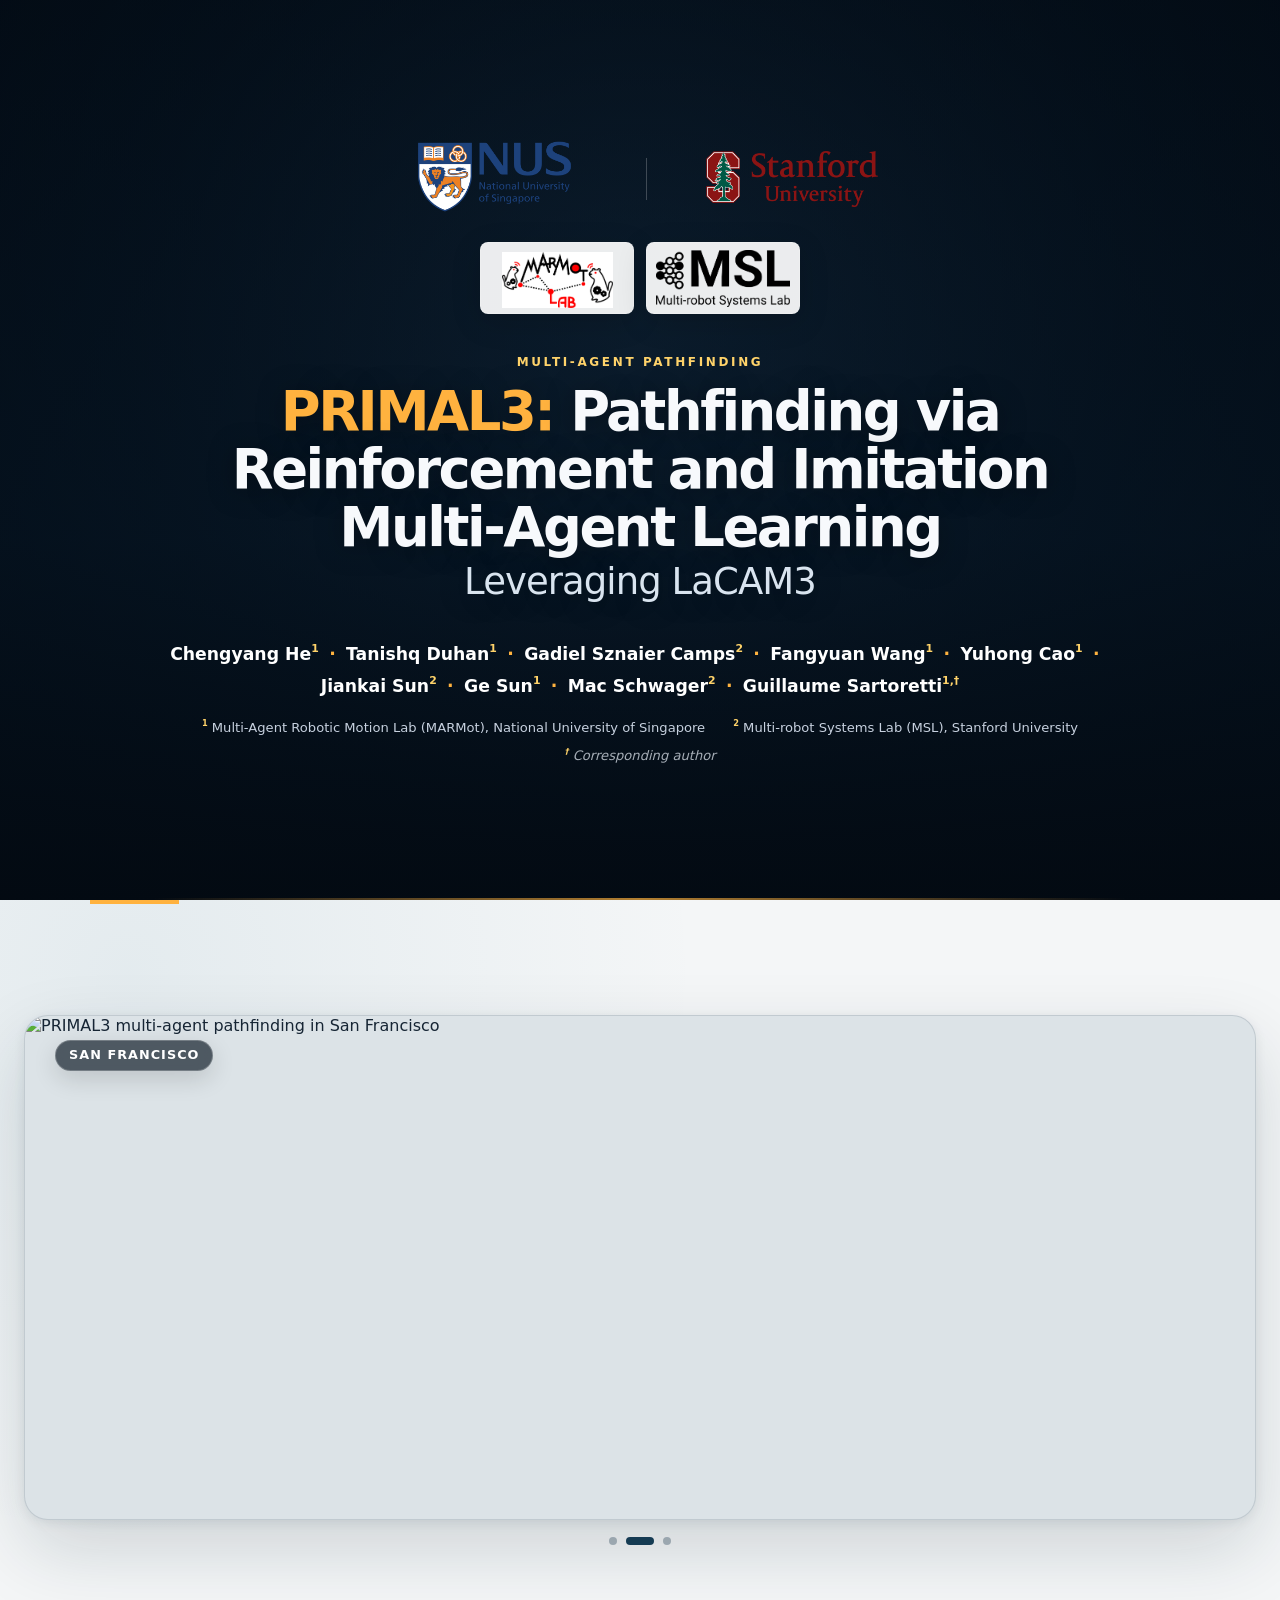
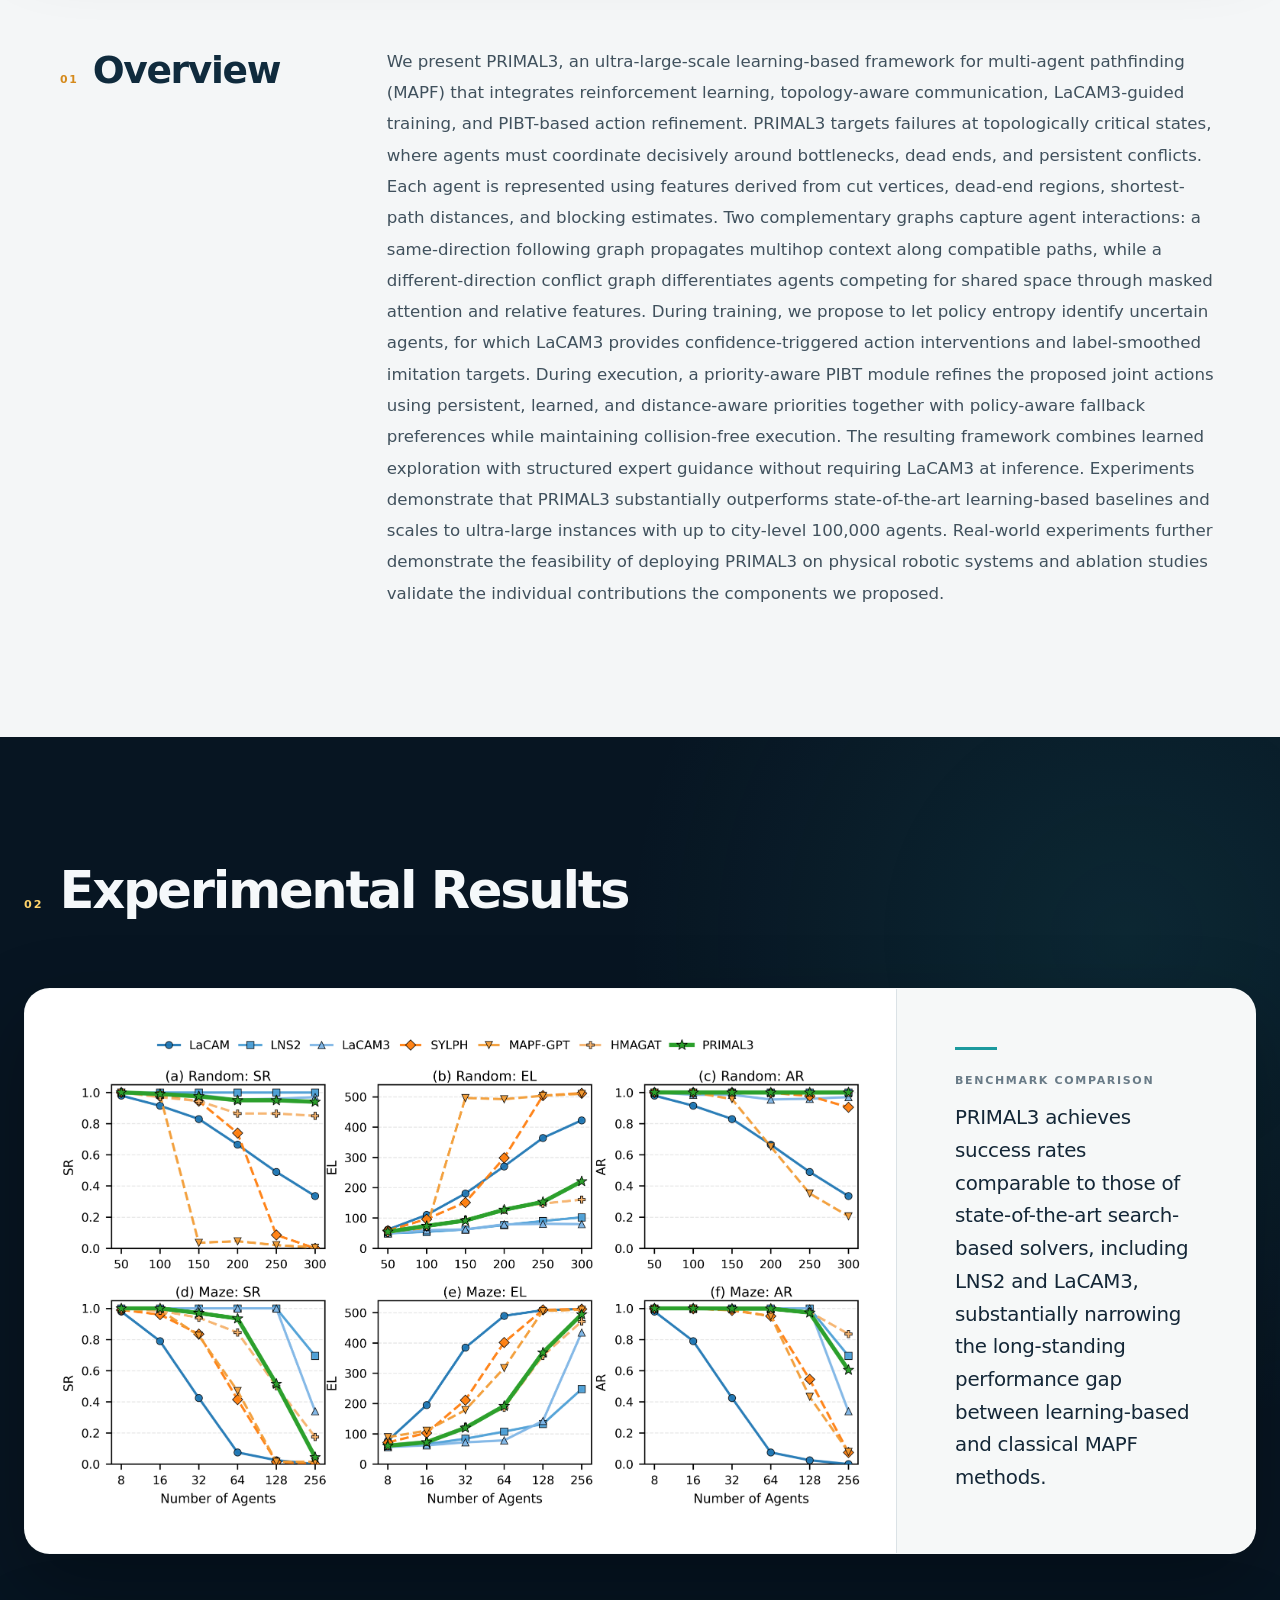
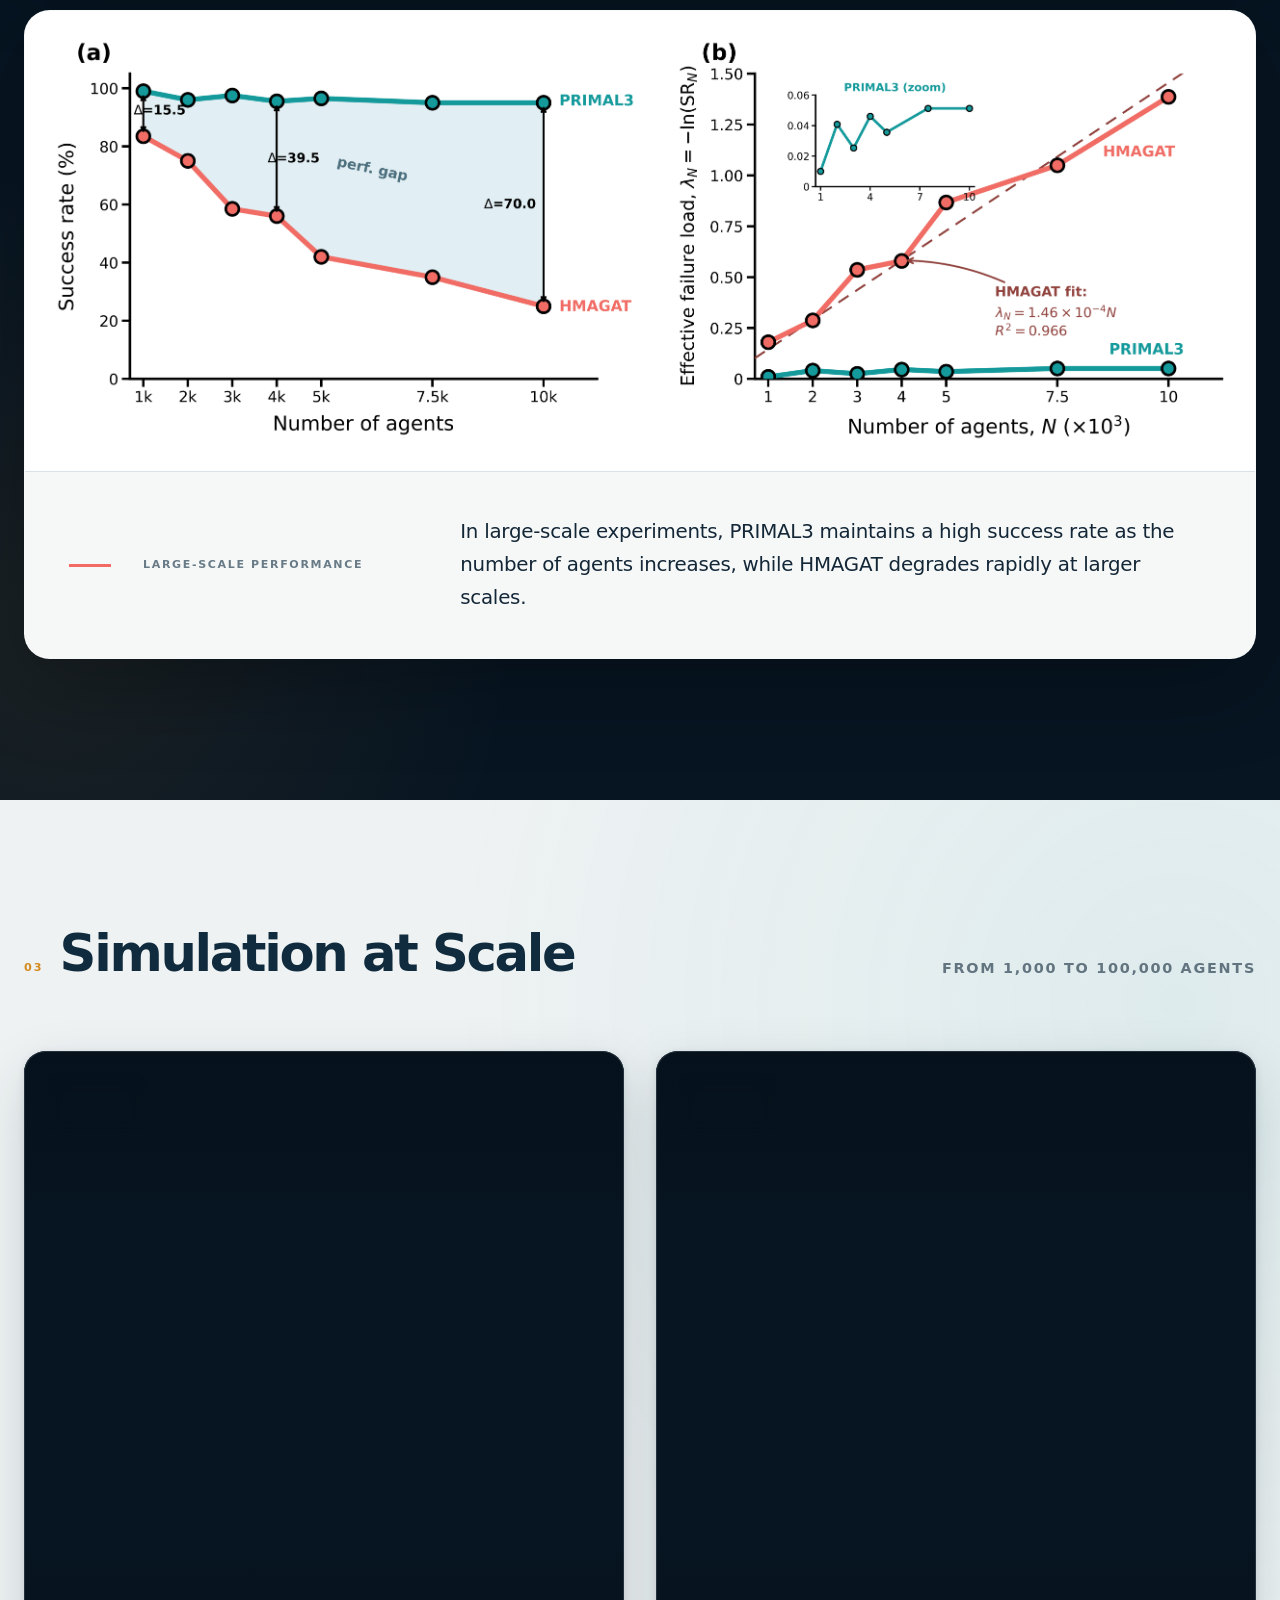
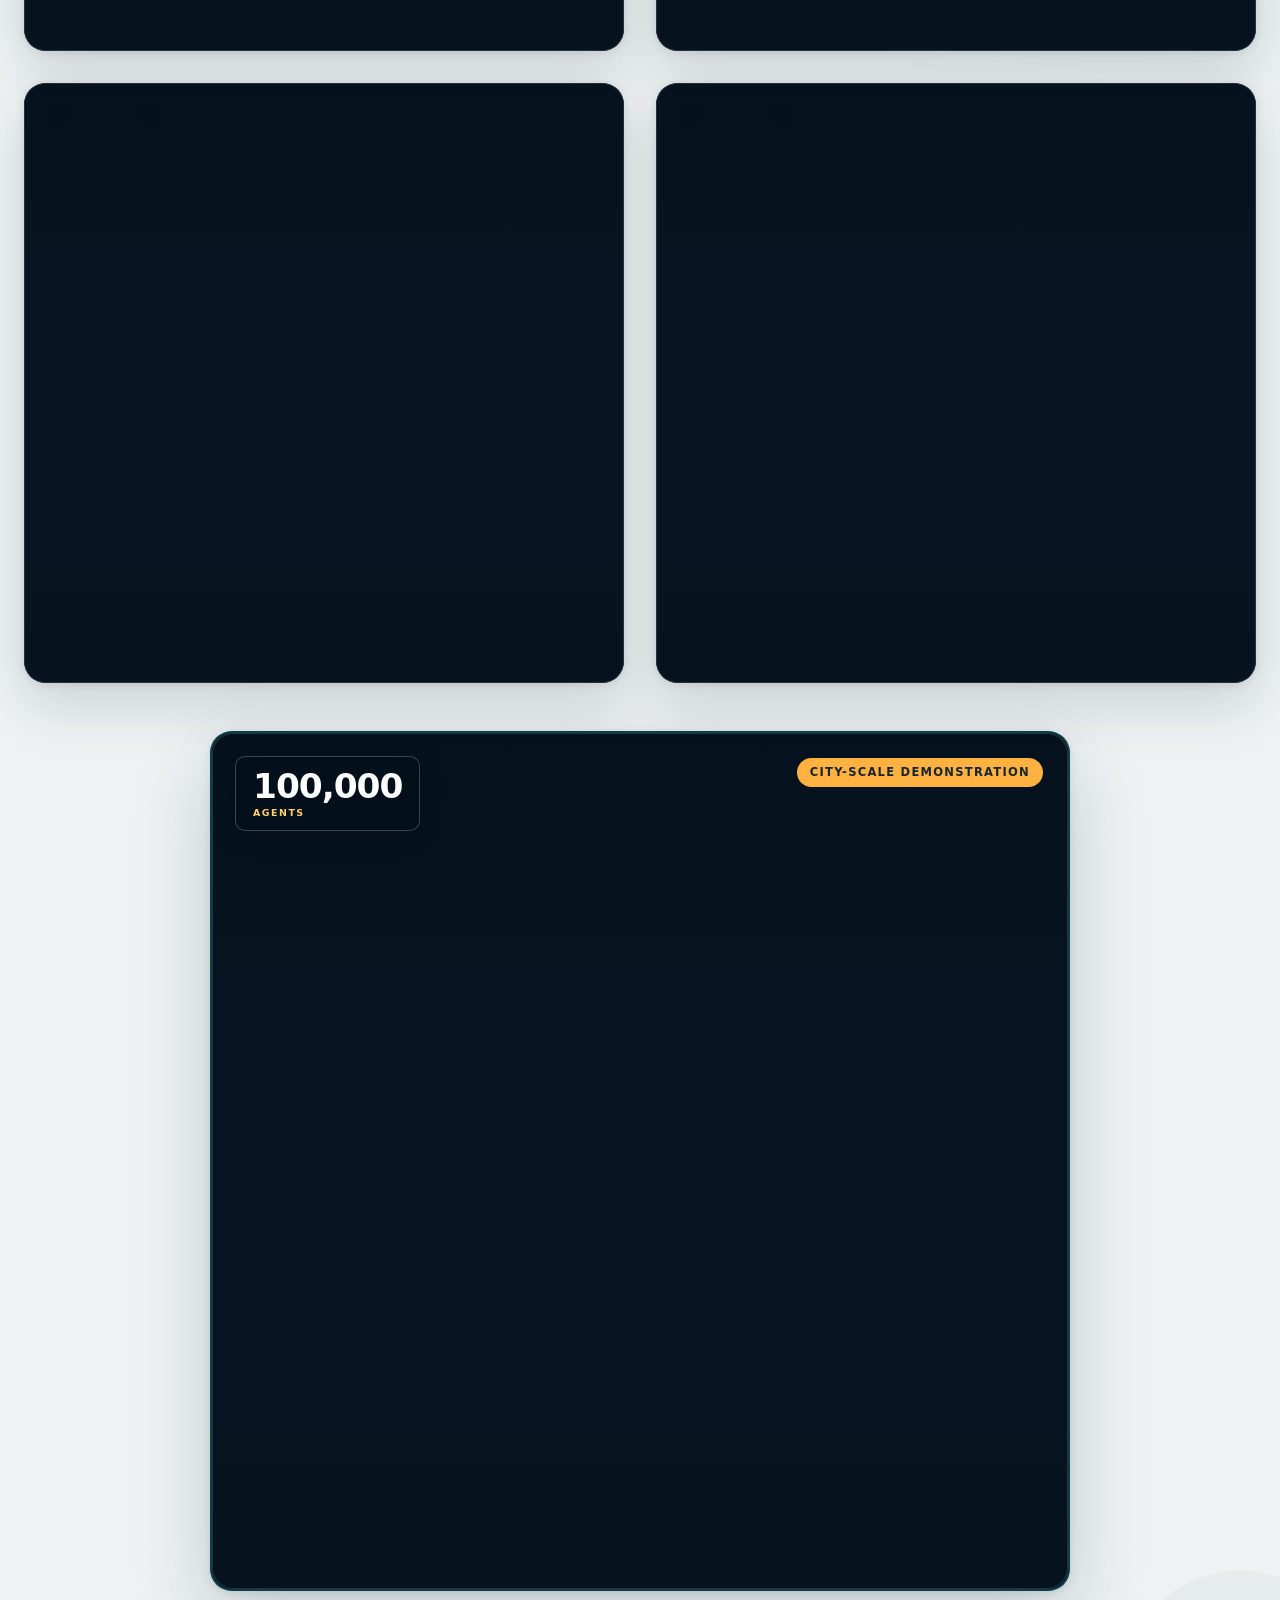
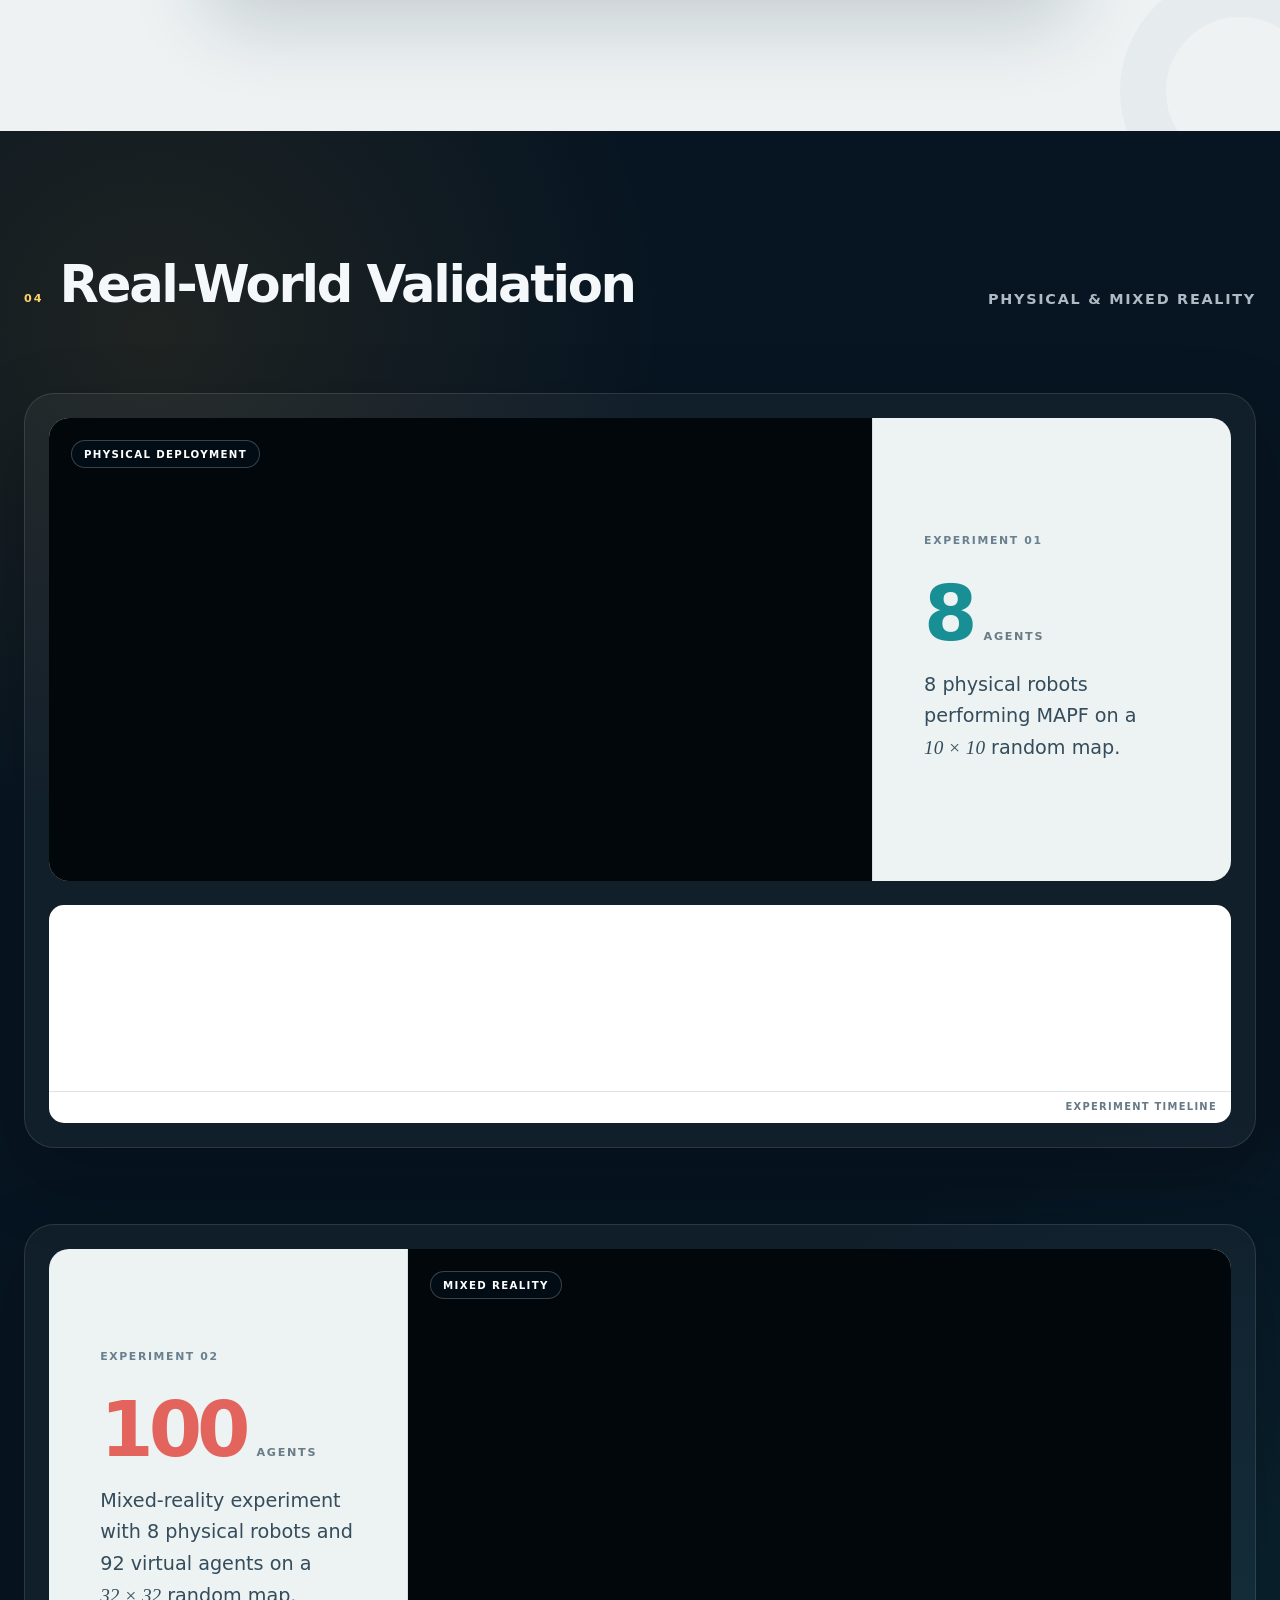
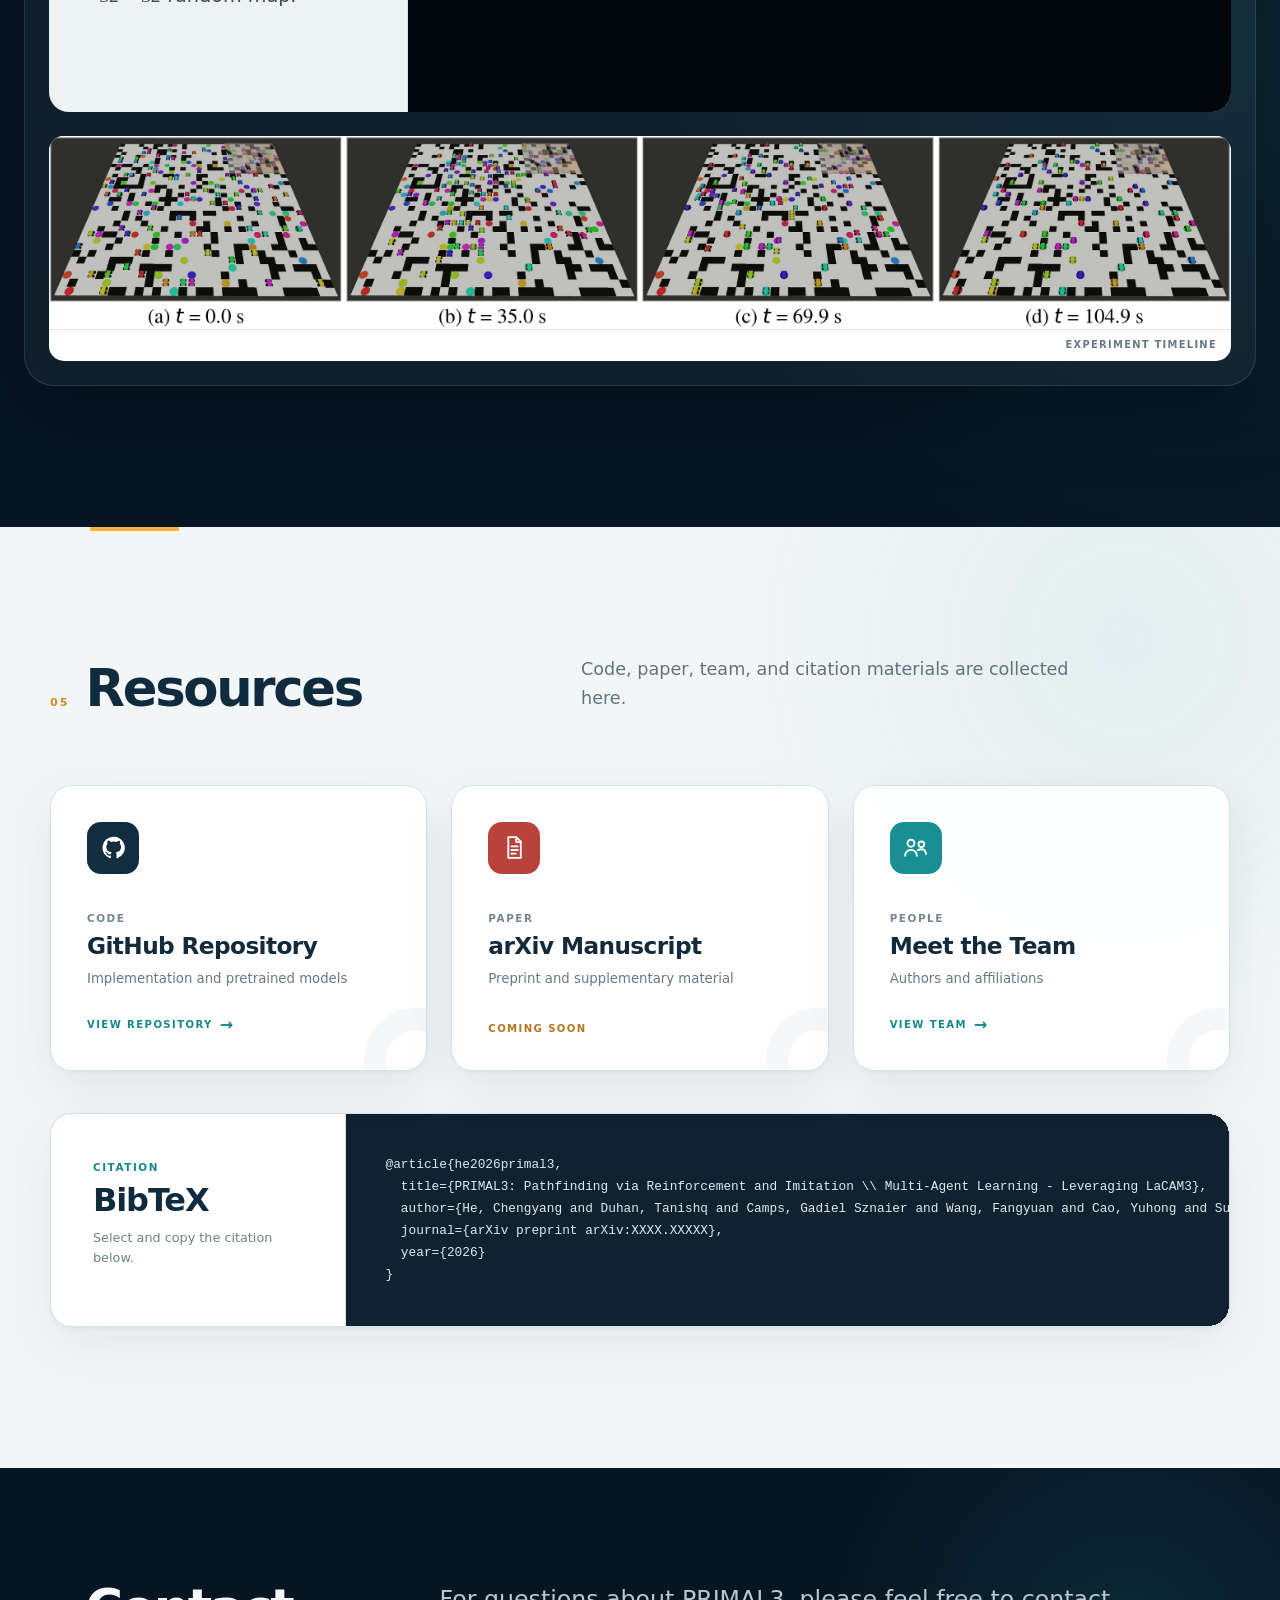
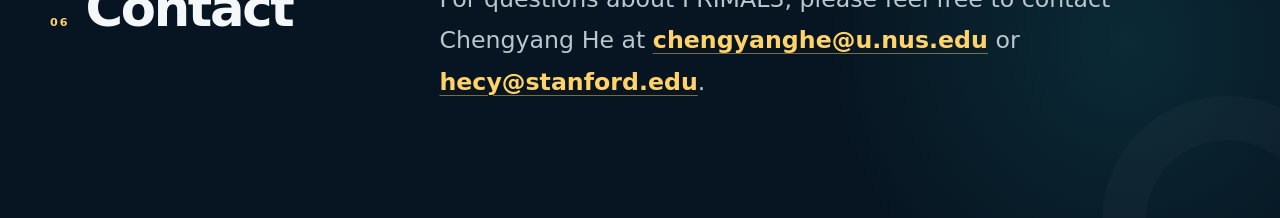
==== commit a7b501c1: "change figure compare2" ====
--- a/index.html
+++ b/index.html
@@ -190,11 +190,11 @@
               </figcaption>
             </figure>
 
-            <figure class="result-card result-card--reverse">
+            <figure id="large-scale-result" class="result-card result-card--wide">
               <div class="result-card__media">
                 <img
                   src="results/compare2.png"
-                  alt="Success-rate comparison between PRIMAL3 and HMAGAT as the number of agents increases"
+                  alt="Success-rate and effective failure-load comparison between PRIMAL3 and HMAGAT as the number of agents increases"
                   loading="lazy"
                   decoding="async"
                 />
--- a/styles.css
+++ b/styles.css
@@ -490,6 +490,10 @@
   grid-template-columns: minmax(270px, 0.72fr) minmax(0, 1.48fr);
 }
 
+.result-card--wide {
+  grid-template-columns: 1fr;
+}
+
 .result-card__media {
   display: grid;
   min-width: 0;
@@ -523,6 +527,16 @@
   border-left: 0;
 }
 
+.result-card--wide .result-card__caption {
+  display: grid;
+  padding: clamp(28px, 3.5vw, 44px);
+  grid-template-columns: 42px minmax(165px, 0.38fr) minmax(0, 1fr);
+  gap: clamp(18px, 2.5vw, 32px);
+  align-items: center;
+  border-top: 1px solid #dbe2e6;
+  border-left: 0;
+}
+
 .result-card__caption::before {
   width: 42px;
   height: 3px;
@@ -533,6 +547,15 @@
 
 .result-card--reverse .result-card__caption::before {
   background: #f46b63;
+}
+
+.result-card--wide .result-card__caption::before {
+  margin-bottom: 0;
+  background: #f46b63;
+}
+
+.result-card--wide .result-card__label {
+  margin-bottom: 0;
 }
 
 .result-card__label {
@@ -1409,6 +1432,14 @@
     border-left: 0;
   }
 
+  .result-card--wide .result-card__caption {
+    grid-template-columns: 42px minmax(0, 1fr);
+  }
+
+  .result-card--wide .result-card__caption p {
+    grid-column: 1 / -1;
+  }
+
   .real-experiment__stage,
   .real-experiment--reverse .real-experiment__stage {
     grid-template-columns: 1fr;
@@ -1520,6 +1551,18 @@
     padding: 30px 26px 34px;
   }
 
+  .result-card--wide .result-card__media {
+    overflow-x: auto;
+    place-items: start;
+    scrollbar-color: #718894 #dce3e6;
+    scrollbar-width: thin;
+  }
+
+  .result-card--wide .result-card__media img {
+    width: 760px;
+    max-width: none;
+  }
+
   .simulations__inner {
     width: min(100% - 30px, 600px);
   }
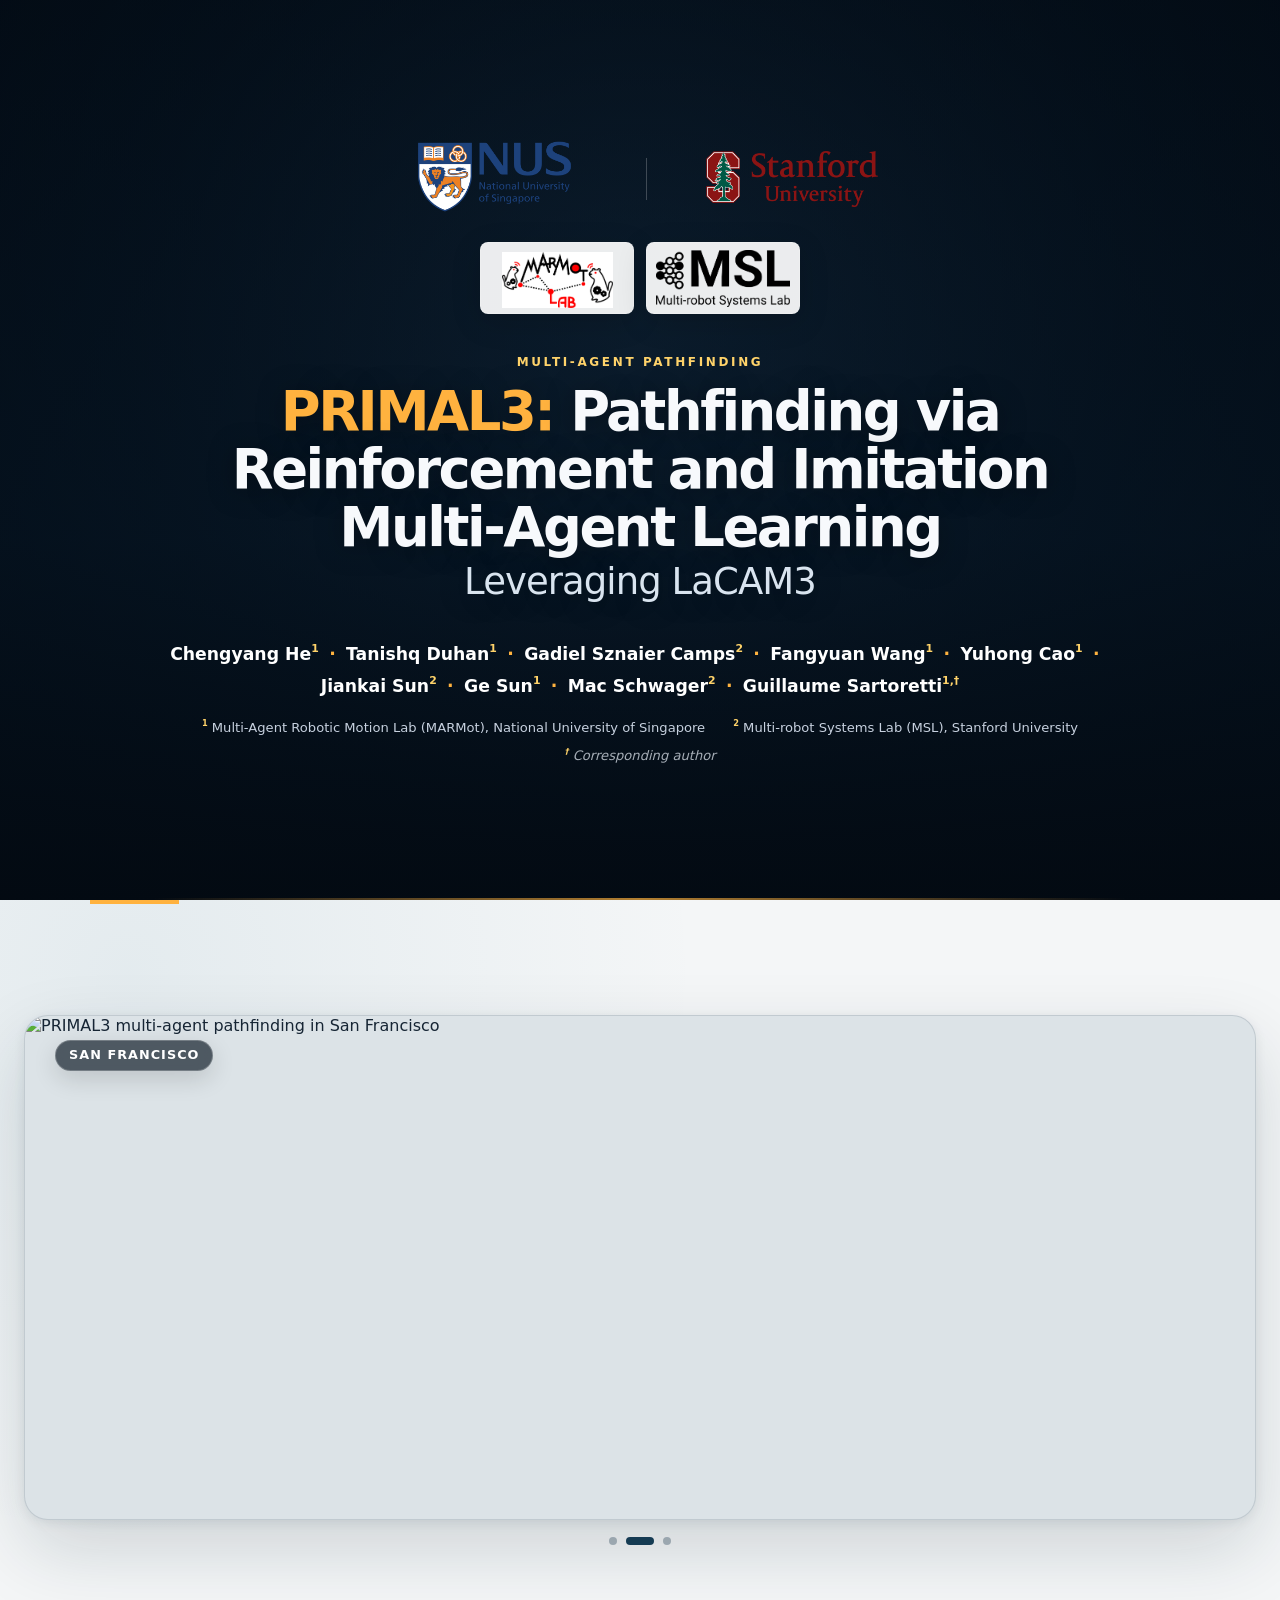
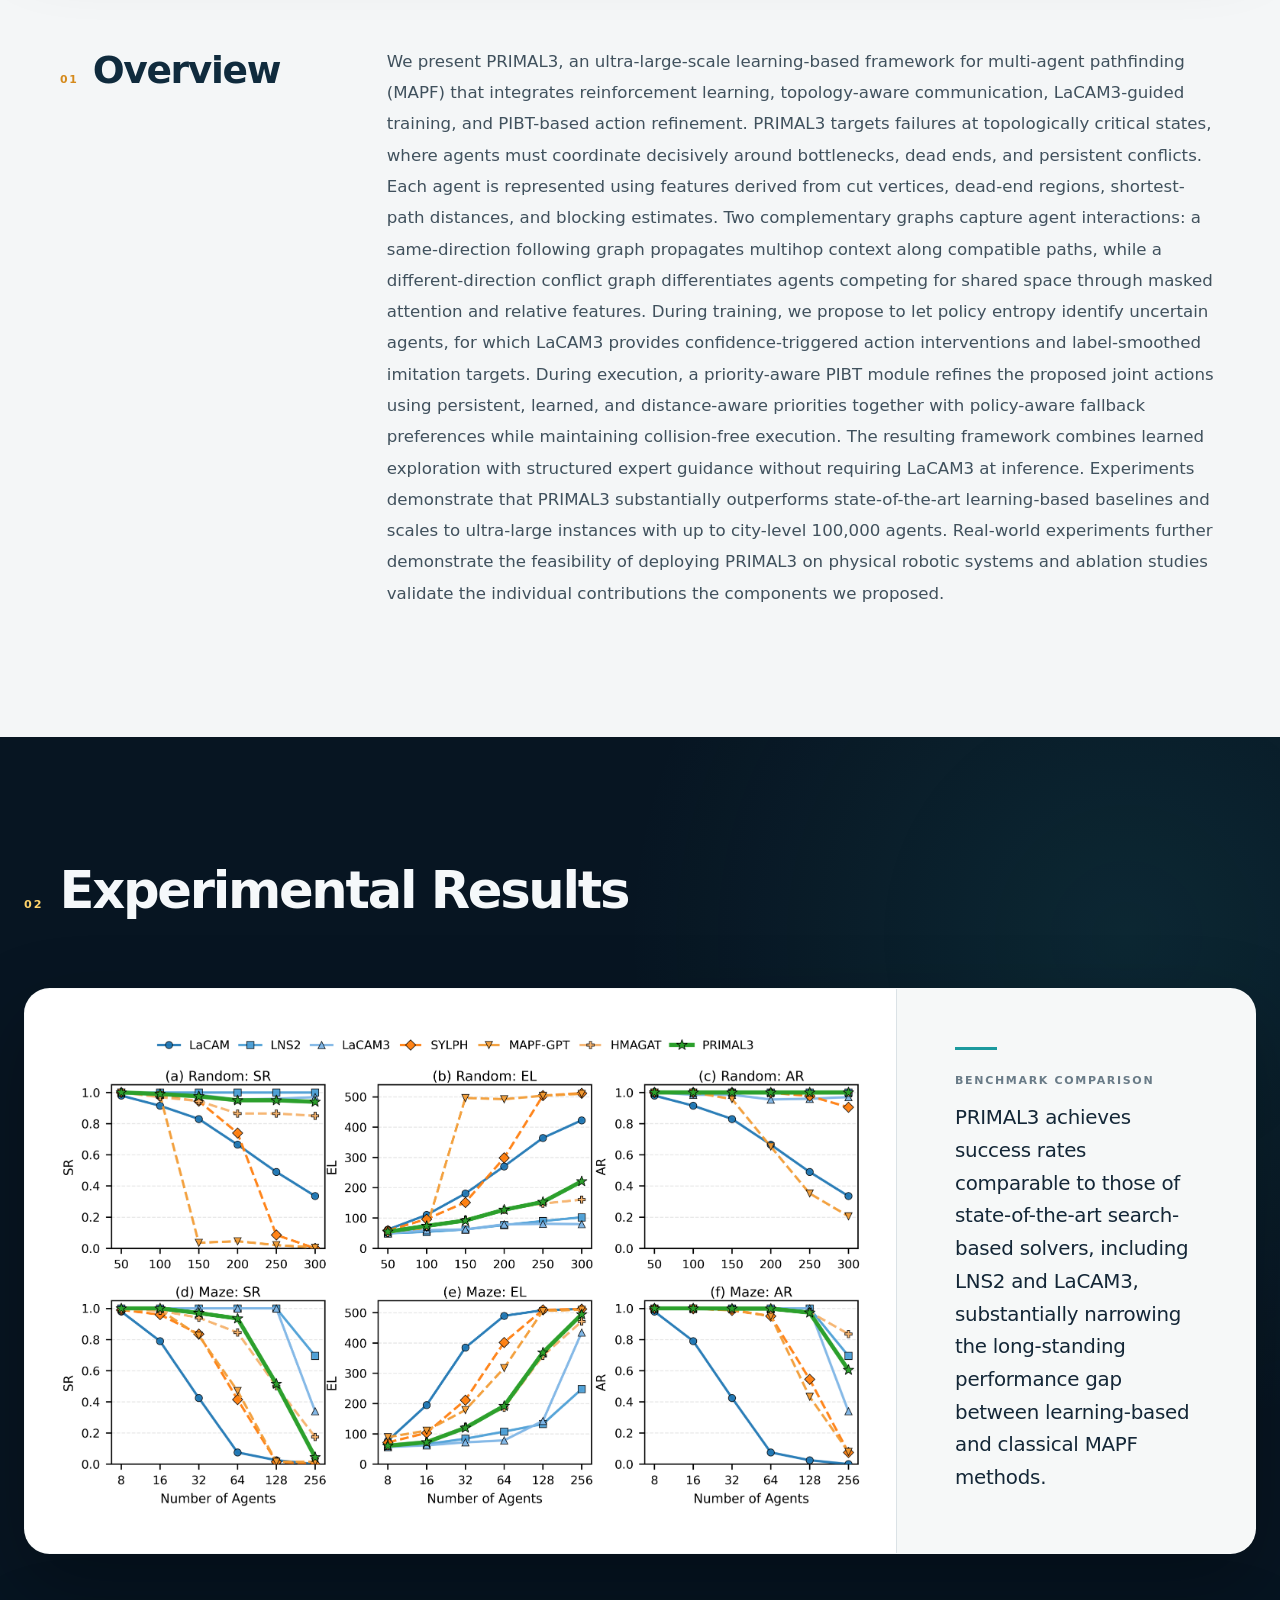
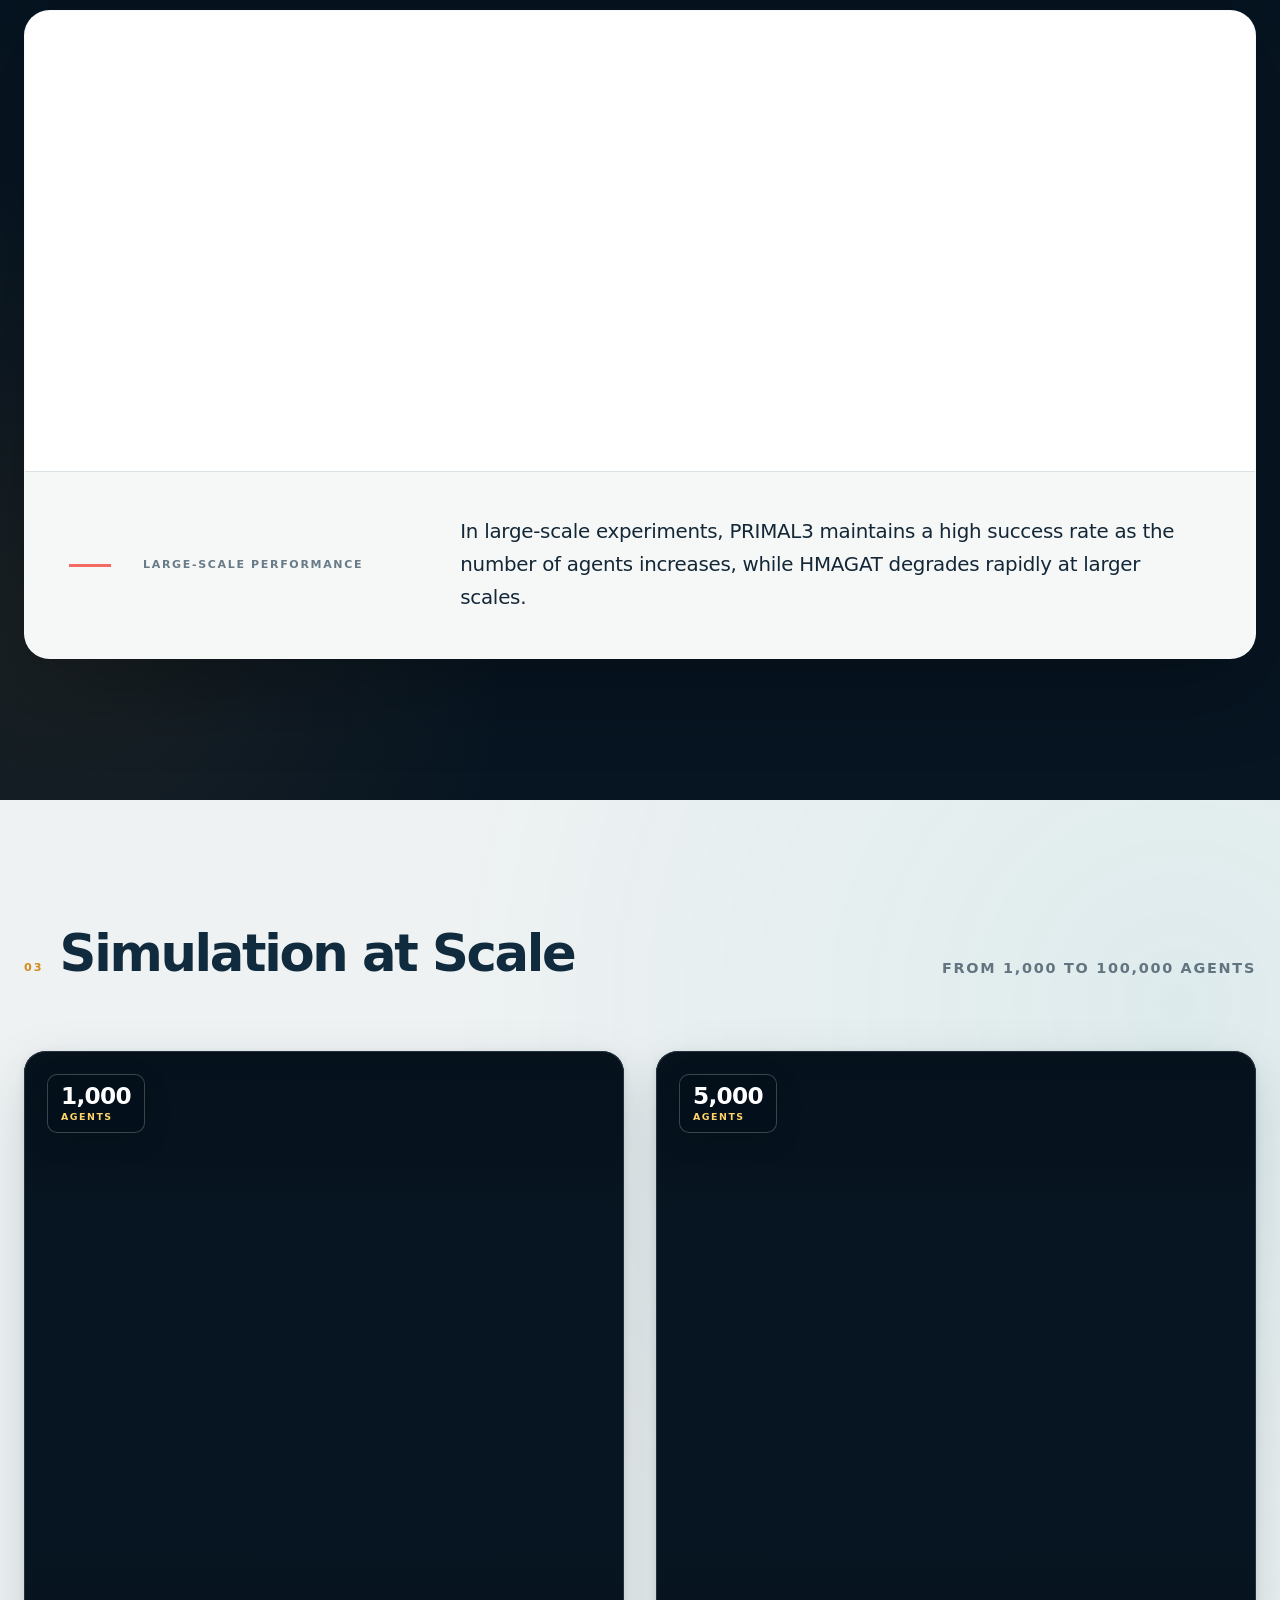
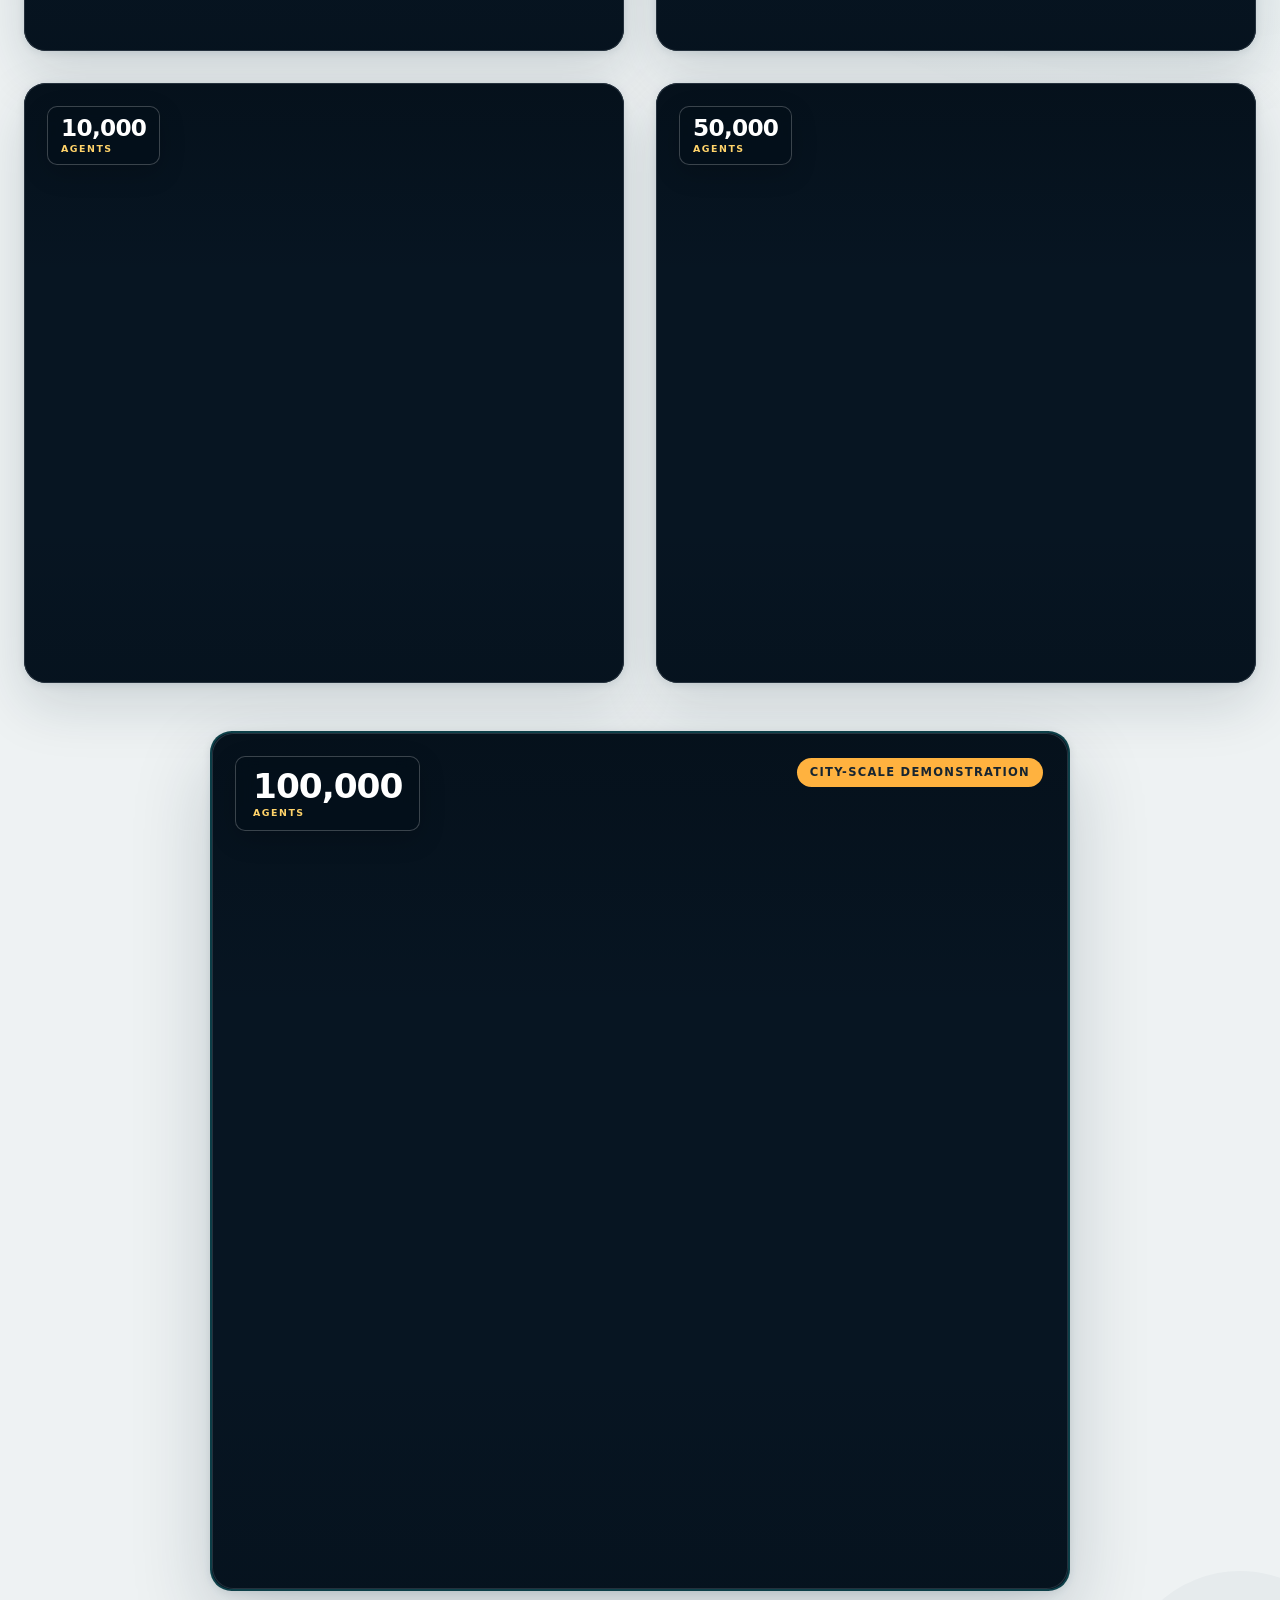
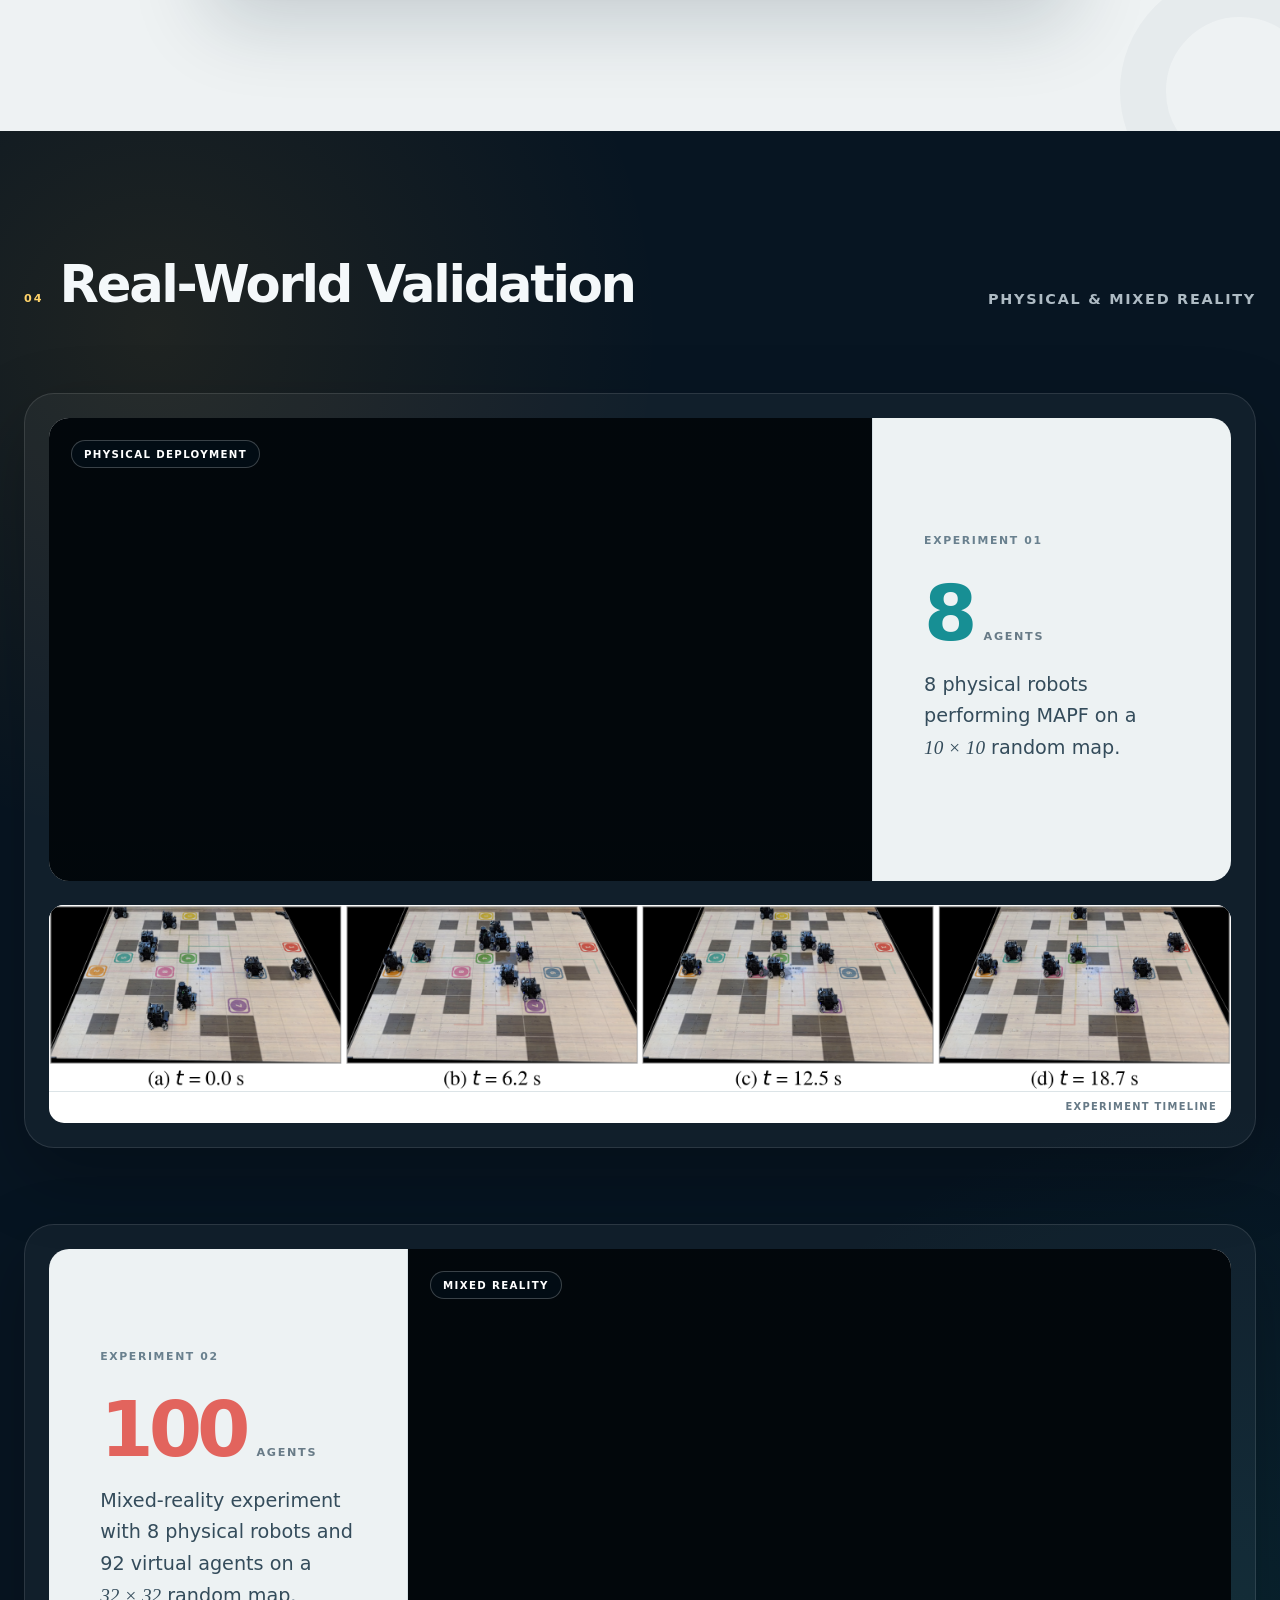
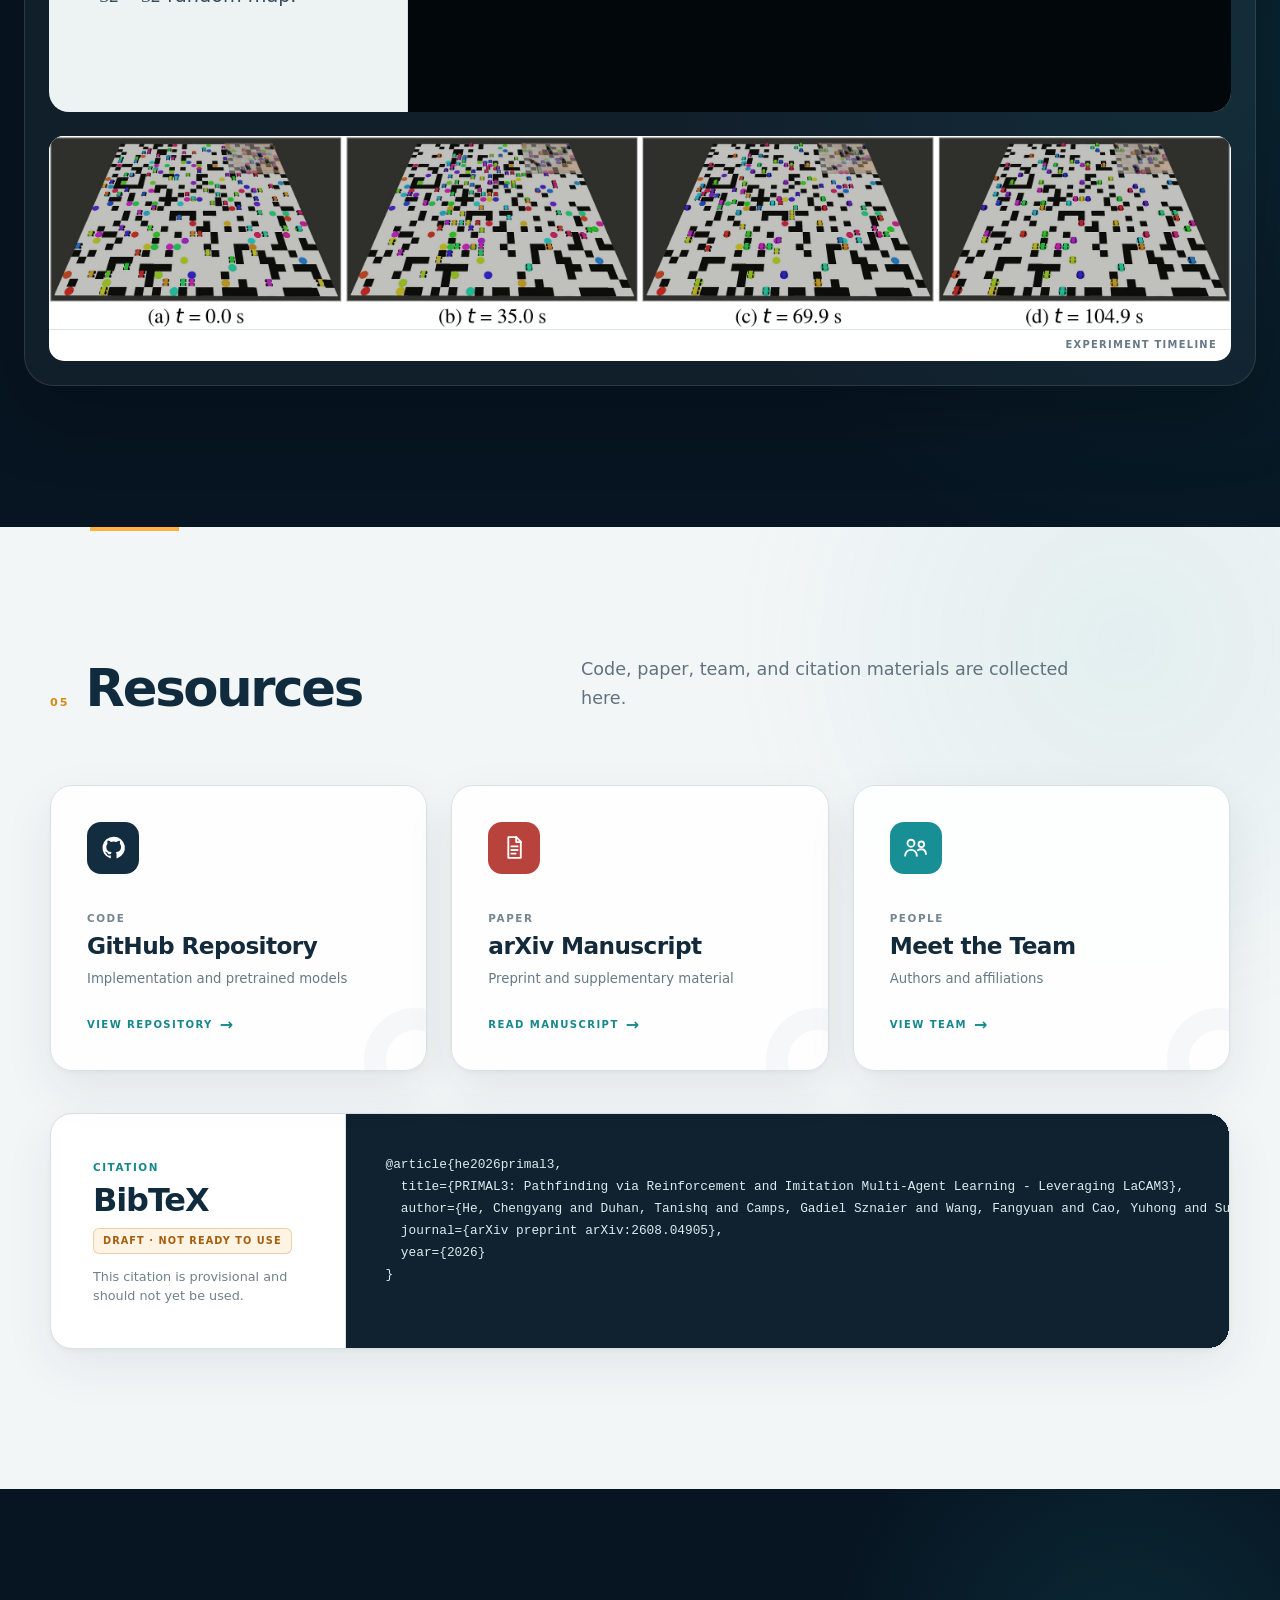
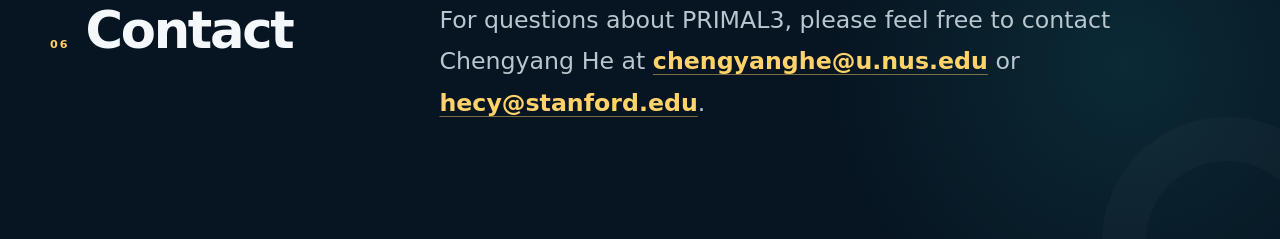
==== commit 33dcc62e: "web update for arXiv" ====
--- a/index.html
+++ b/index.html
@@ -440,10 +440,10 @@
             </a>
 
             <a
-              class="resource-link"
-              href="#resources"
-              aria-disabled="true"
-              tabindex="-1"
+              class="resource-link resource-link--active"
+              href="https://arxiv.org/abs/2608.04905"
+              target="_blank"
+              rel="noopener noreferrer"
               data-resource="arxiv"
             >
               <span class="resource-link__icon resource-link__icon--paper" aria-hidden="true">
@@ -457,7 +457,7 @@
                 <strong>arXiv Manuscript</strong>
                 <span class="resource-link__description">Preprint and supplementary material</span>
               </span>
-              <span class="resource-link__status">Coming soon</span>
+              <span class="resource-link__status resource-link__status--active">Read manuscript <span aria-hidden="true">→</span></span>
             </a>
 
             <a
@@ -485,12 +485,13 @@
             <div class="bibtex__heading">
               <span class="bibtex__eyebrow">Citation</span>
               <h3 id="bibtex-title">BibTeX</h3>
-              <p>Select and copy the citation below.</p>
+              <span class="bibtex__warning">Draft · Not ready to use</span>
+              <p>This citation is provisional and should not yet be used.</p>
             </div>
             <pre><code>@article{he2026primal3,
-  title={PRIMAL3: Pathfinding via Reinforcement and Imitation \\ Multi-Agent Learning - Leveraging LaCAM3},
+  title={PRIMAL3: Pathfinding via Reinforcement and Imitation Multi-Agent Learning - Leveraging LaCAM3},
   author={He, Chengyang and Duhan, Tanishq and Camps, Gadiel Sznaier and Wang, Fangyuan and Cao, Yuhong and Sun, Jiankai and Sun, Ge and Schwager, Mac and Sartoretti, Guillaume},
-  journal={arXiv preprint arXiv:XXXX.XXXXX},
+  journal={arXiv preprint arXiv:2608.04905},
   year={2026}
 }</code></pre>
           </div>
--- a/styles.css
+++ b/styles.css
@@ -1312,6 +1312,22 @@
   line-height: 1;
 }
 
+.bibtex__warning {
+  display: inline-flex;
+  width: fit-content;
+  margin-bottom: 13px;
+  padding: 7px 9px;
+  border: 1px solid rgba(190, 112, 20, 0.28);
+  border-radius: 6px;
+  background: rgba(255, 178, 63, 0.14);
+  color: #a65f0e;
+  font-size: 0.61rem;
+  font-weight: 850;
+  letter-spacing: 0.11em;
+  line-height: 1;
+  text-transform: uppercase;
+}
+
 .bibtex__heading p {
   margin: 0;
   color: #70818b;
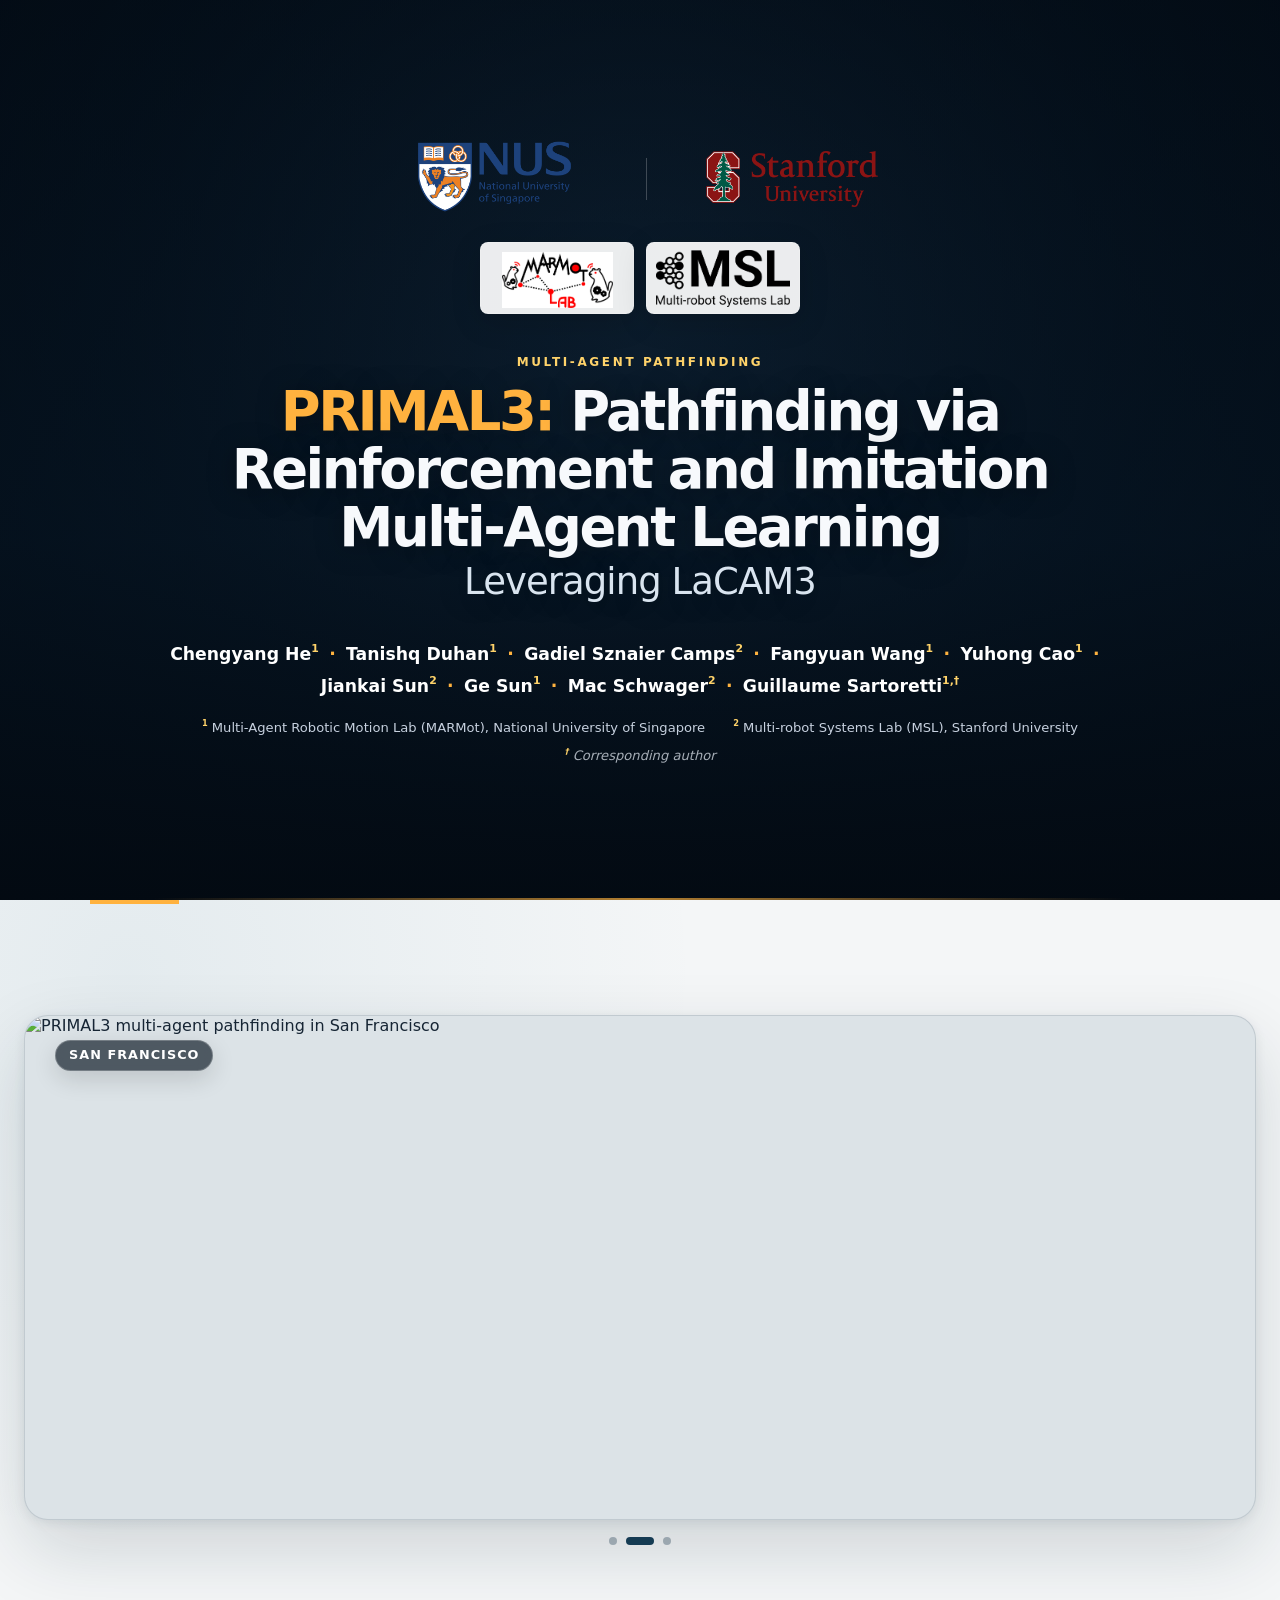
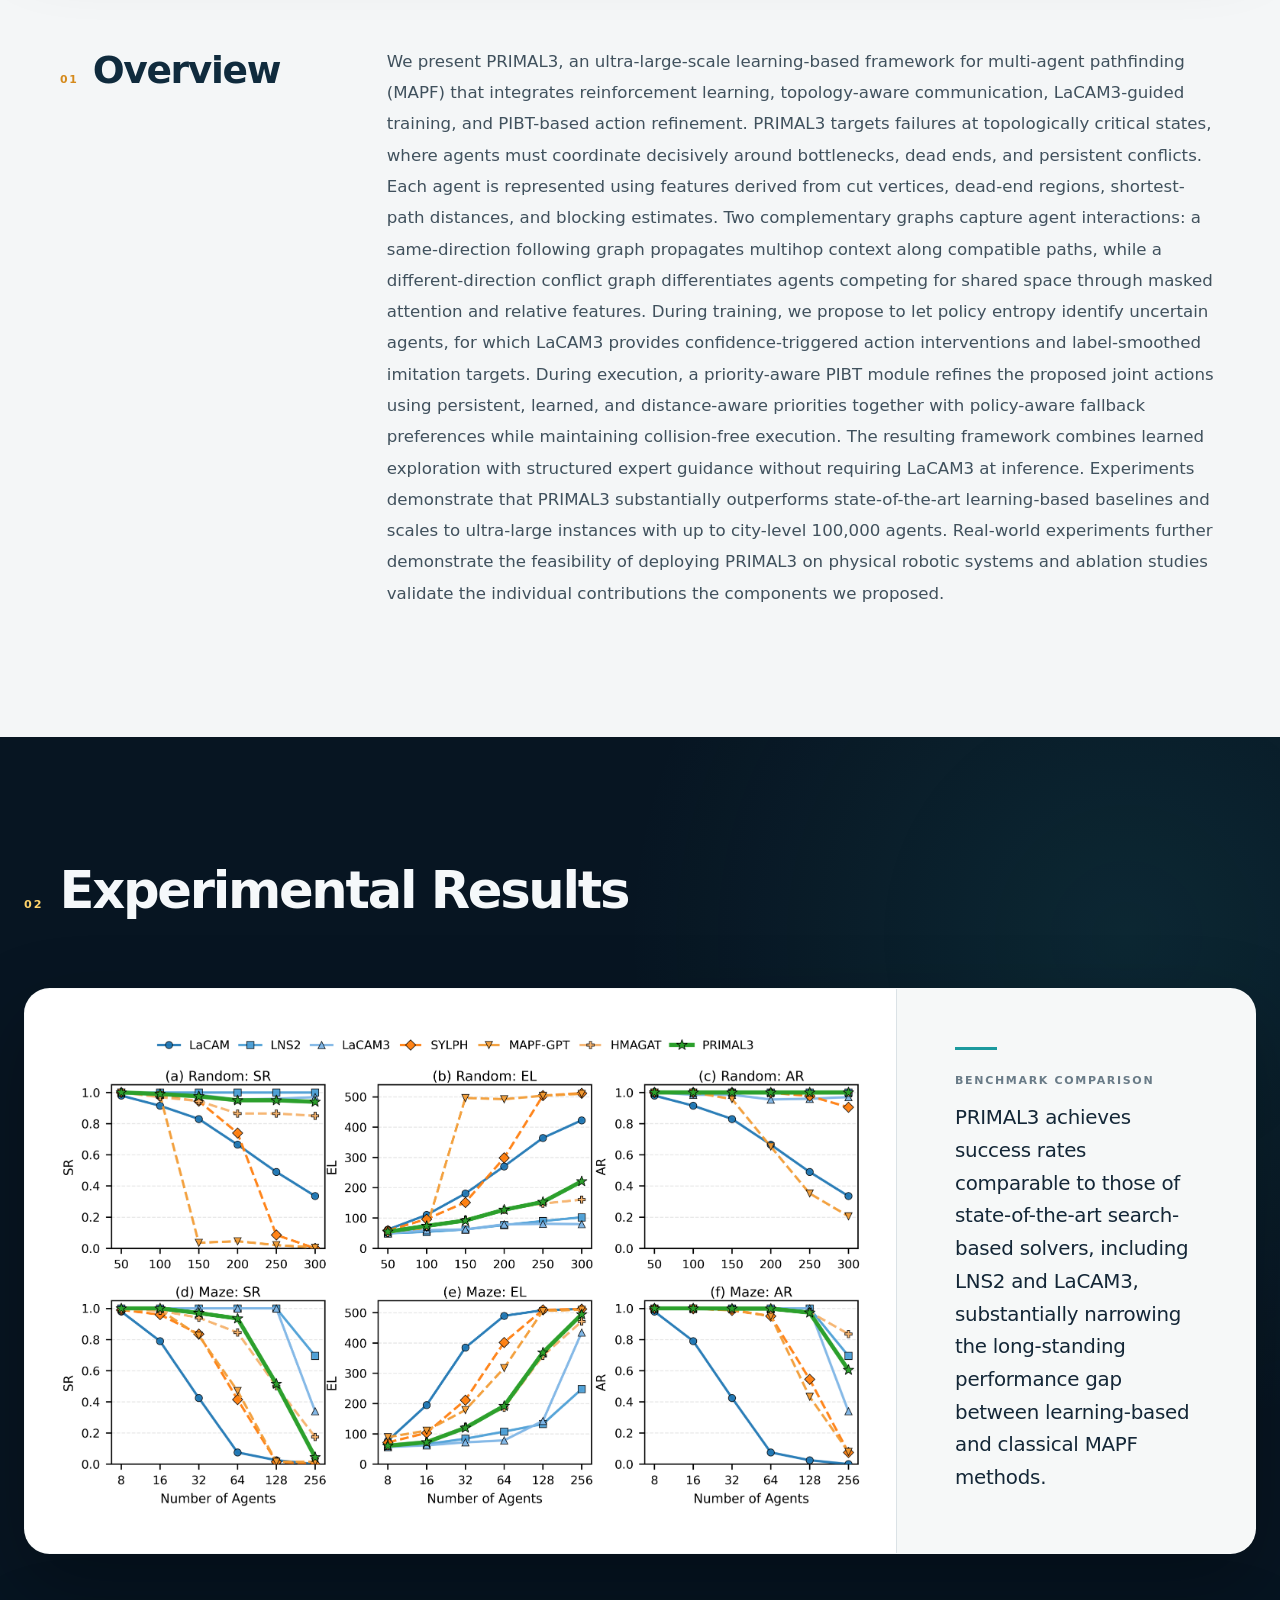
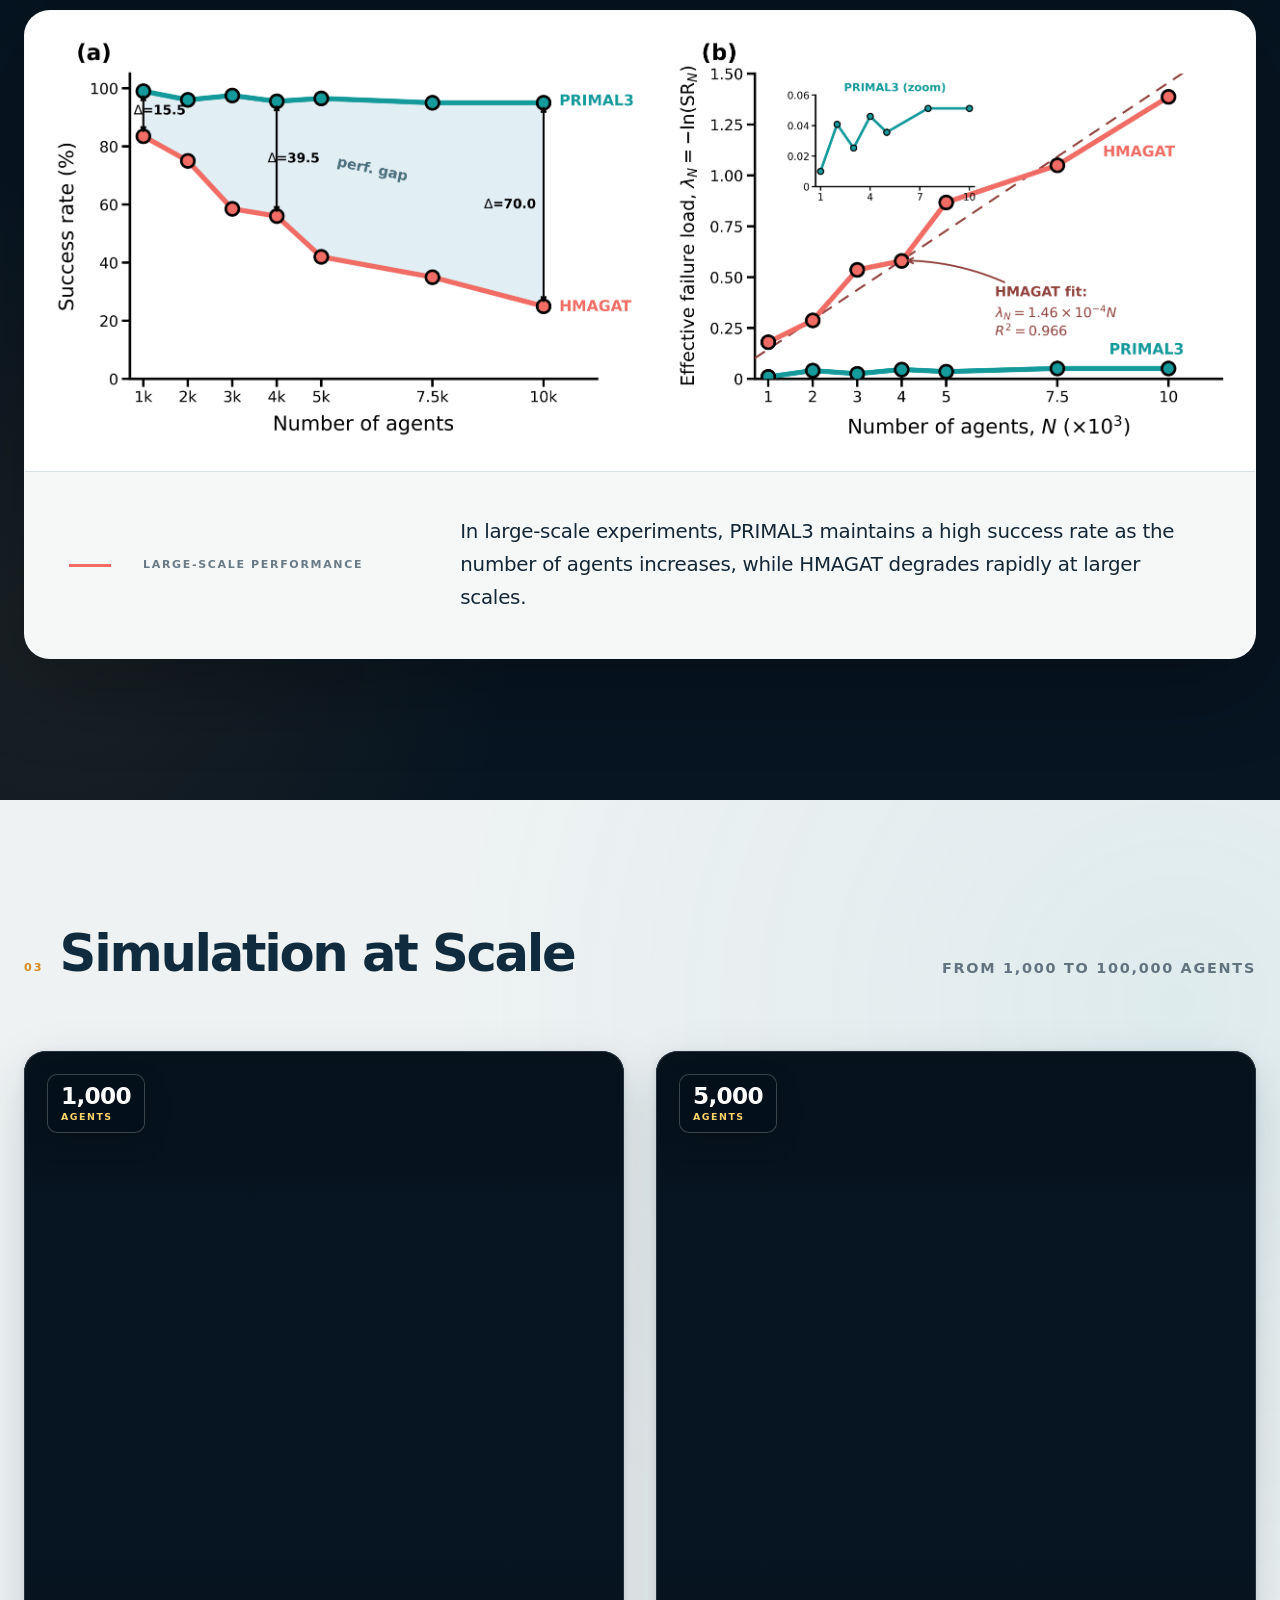
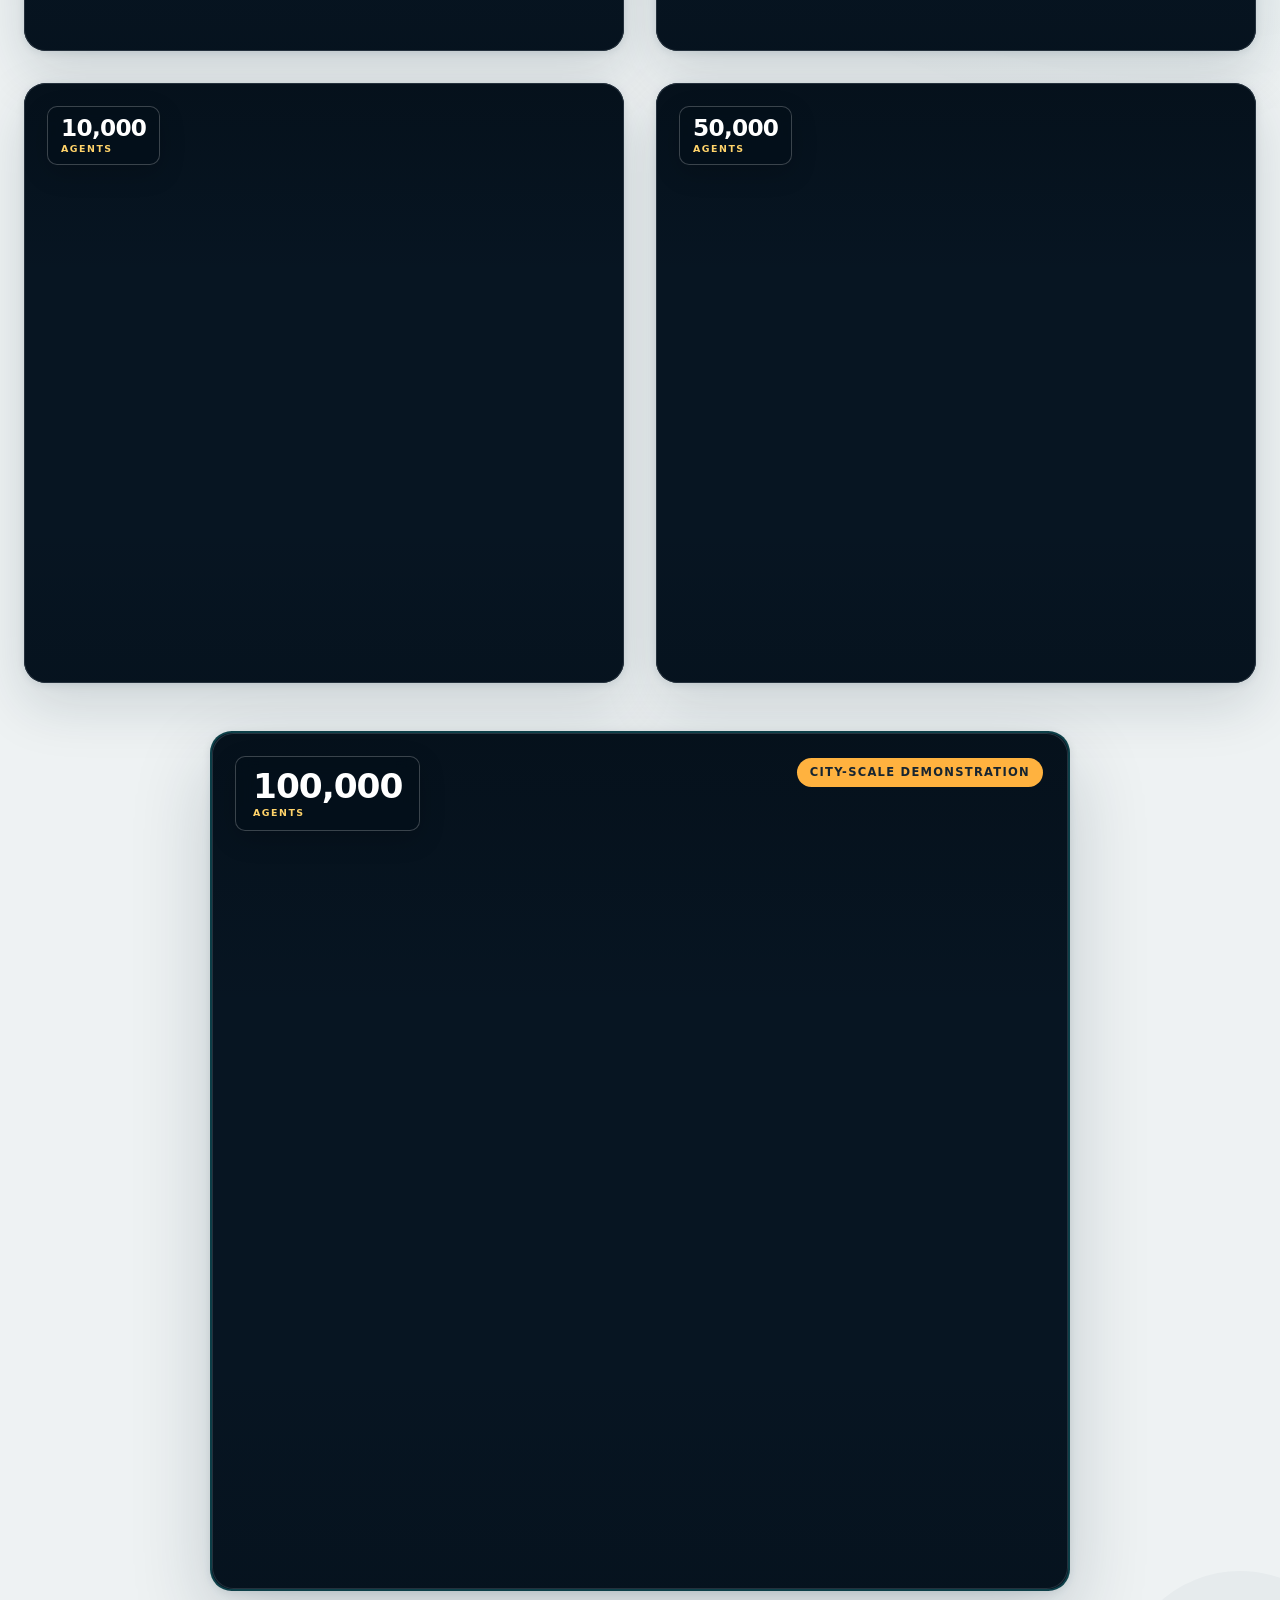
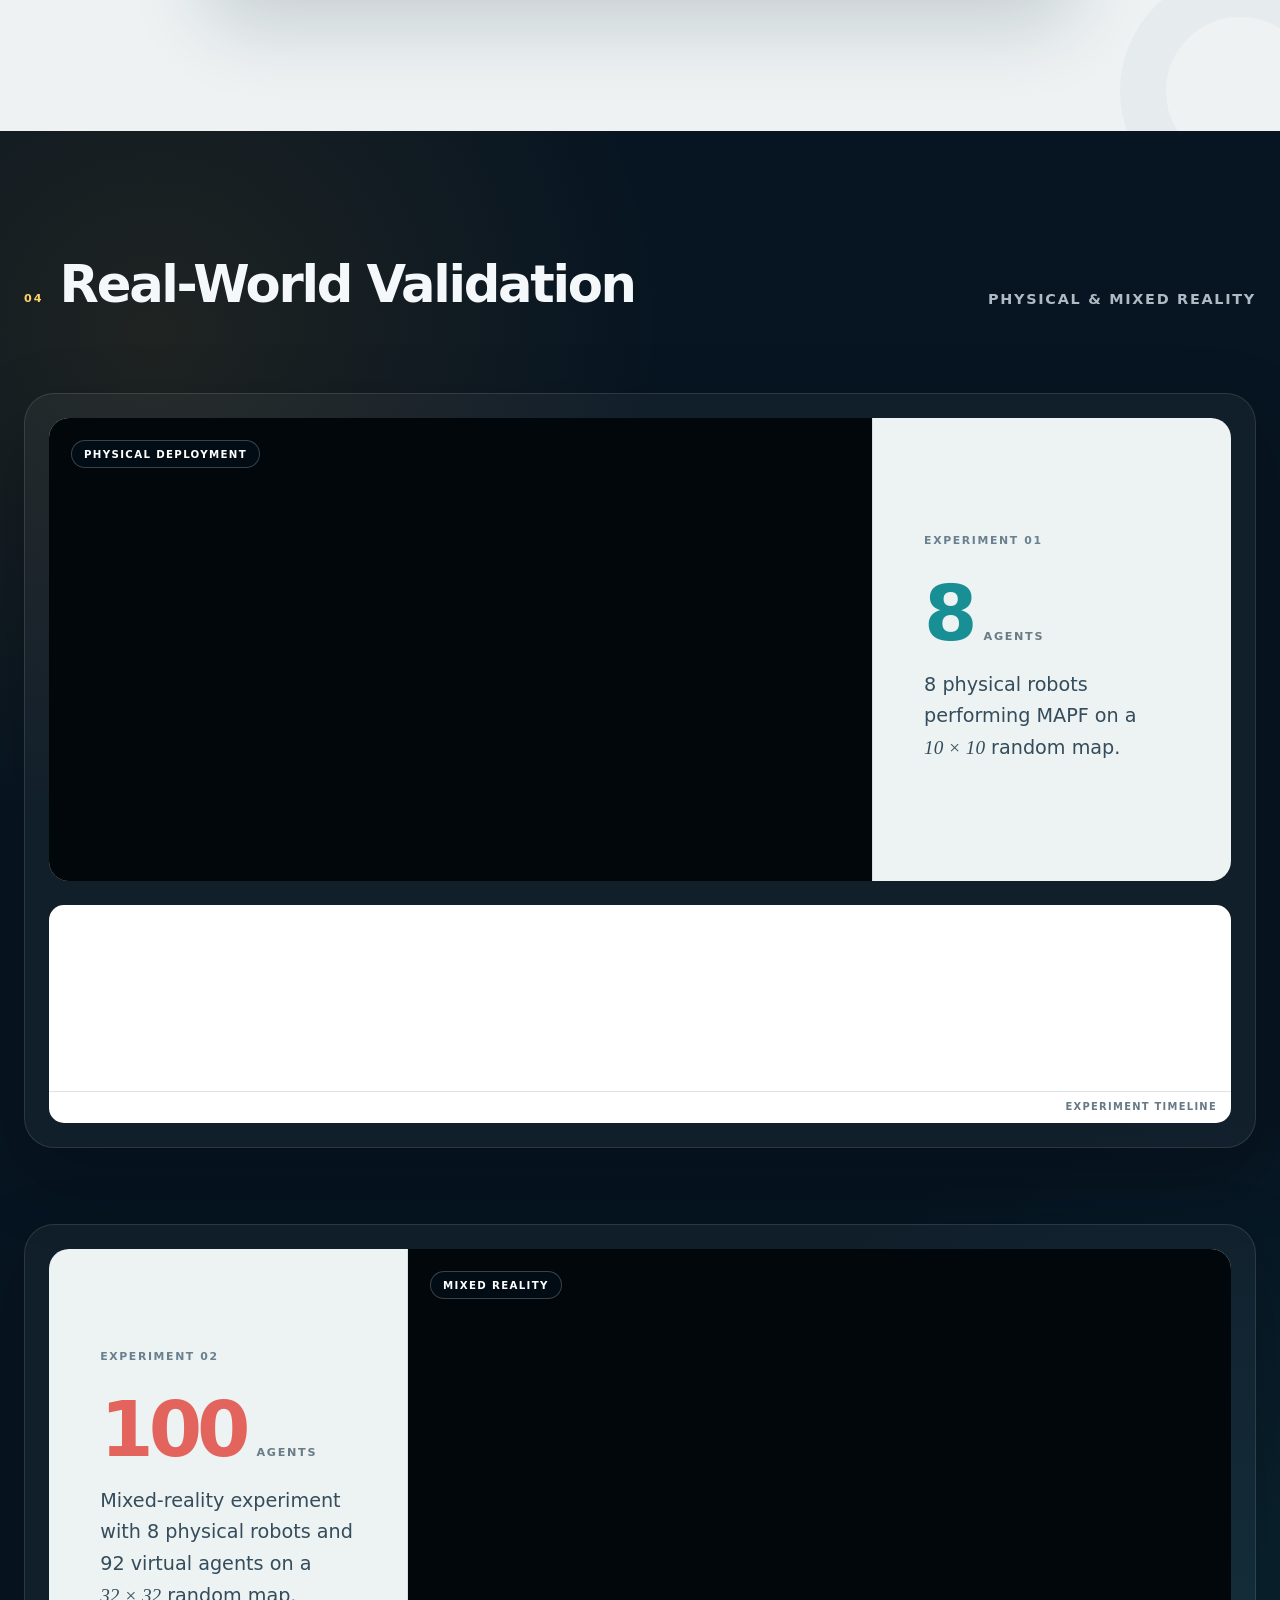
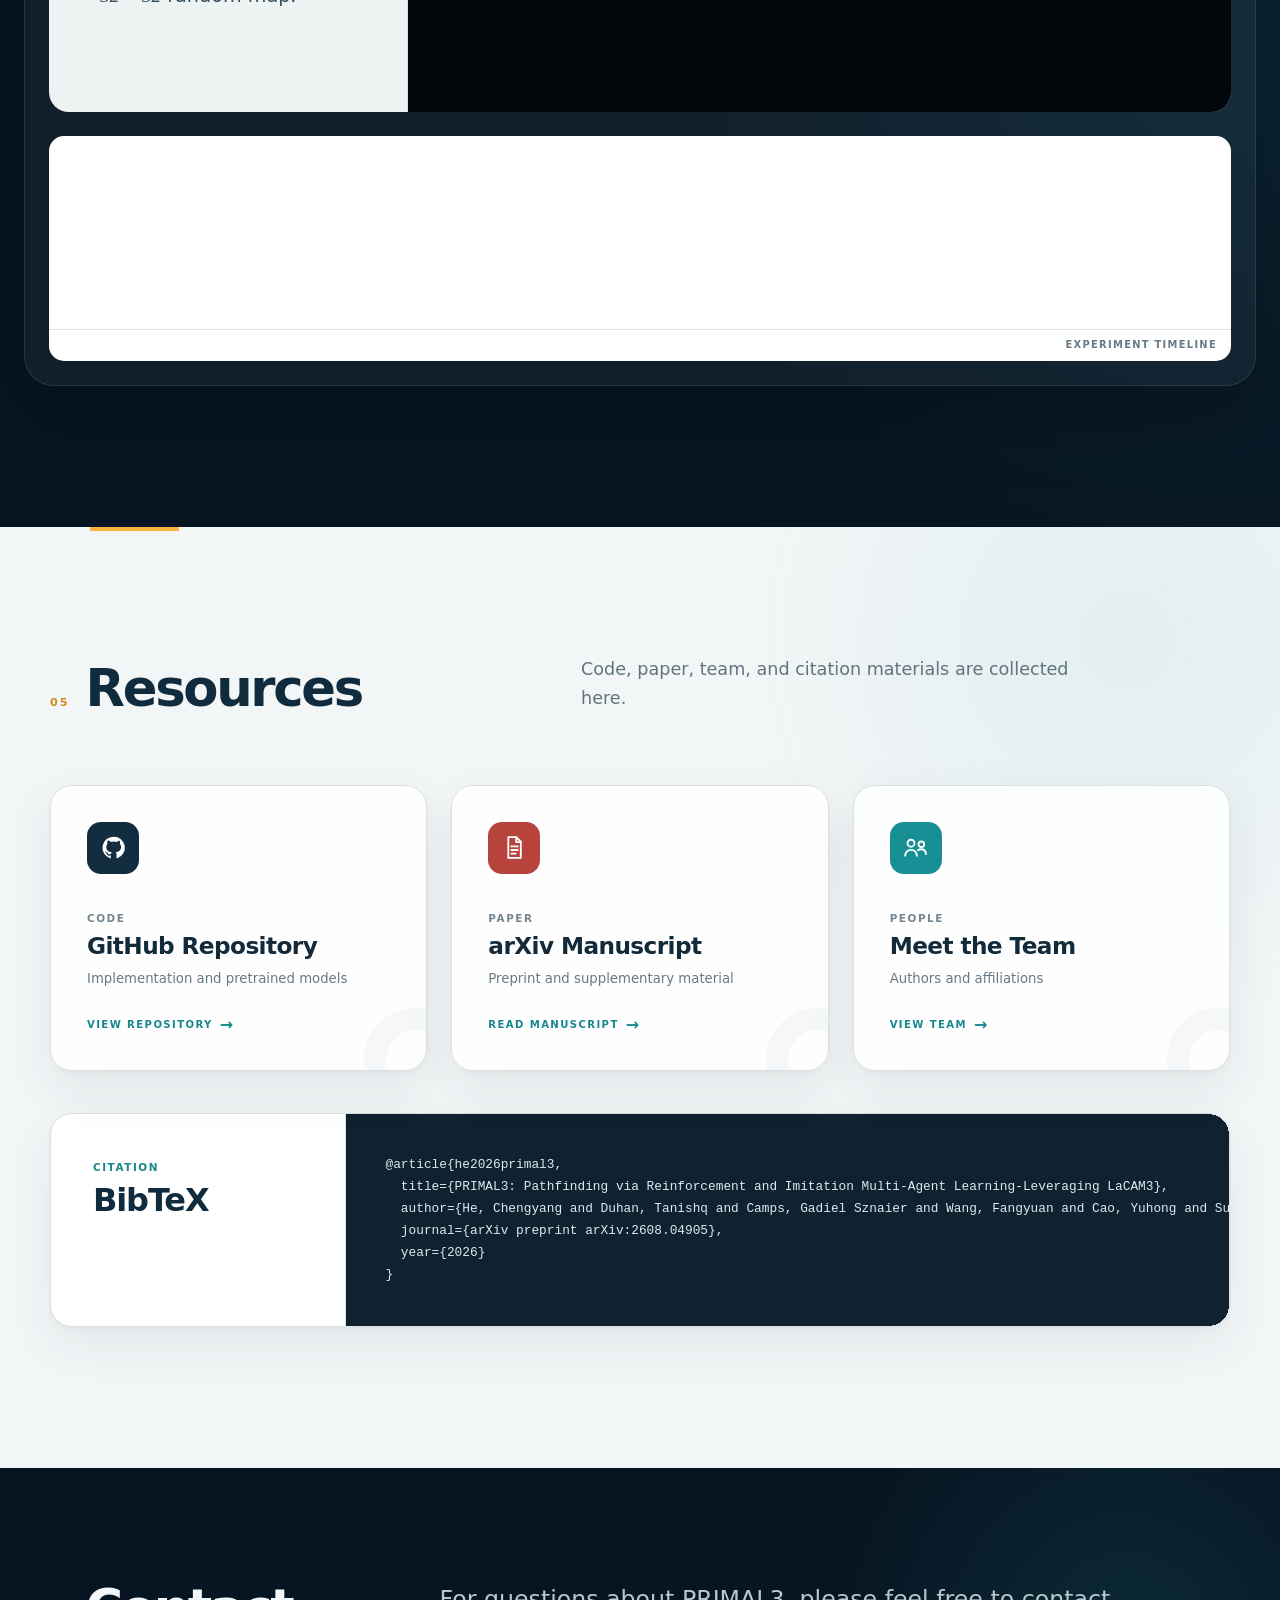
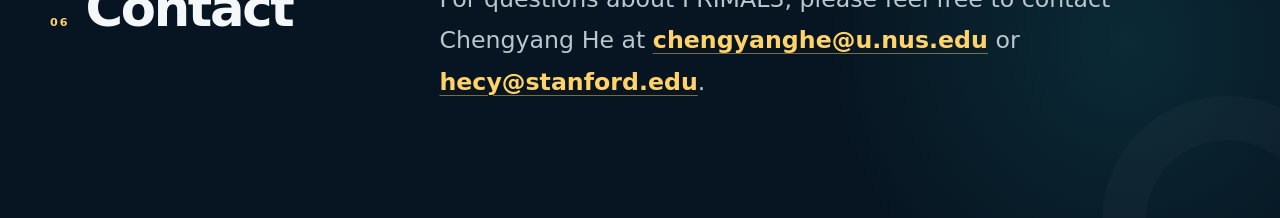
==== commit f1c5d29b: "update bibtex" ====
--- a/index.html
+++ b/index.html
@@ -485,11 +485,9 @@
             <div class="bibtex__heading">
               <span class="bibtex__eyebrow">Citation</span>
               <h3 id="bibtex-title">BibTeX</h3>
-              <span class="bibtex__warning">Draft · Not ready to use</span>
-              <p>This citation is provisional and should not yet be used.</p>
             </div>
             <pre><code>@article{he2026primal3,
-  title={PRIMAL3: Pathfinding via Reinforcement and Imitation Multi-Agent Learning - Leveraging LaCAM3},
+  title={PRIMAL3: Pathfinding via Reinforcement and Imitation Multi-Agent Learning-Leveraging LaCAM3},
   author={He, Chengyang and Duhan, Tanishq and Camps, Gadiel Sznaier and Wang, Fangyuan and Cao, Yuhong and Sun, Jiankai and Sun, Ge and Schwager, Mac and Sartoretti, Guillaume},
   journal={arXiv preprint arXiv:2608.04905},
   year={2026}
--- a/styles.css
+++ b/styles.css
@@ -1312,22 +1312,6 @@
   line-height: 1;
 }
 
-.bibtex__warning {
-  display: inline-flex;
-  width: fit-content;
-  margin-bottom: 13px;
-  padding: 7px 9px;
-  border: 1px solid rgba(190, 112, 20, 0.28);
-  border-radius: 6px;
-  background: rgba(255, 178, 63, 0.14);
-  color: #a65f0e;
-  font-size: 0.61rem;
-  font-weight: 850;
-  letter-spacing: 0.11em;
-  line-height: 1;
-  text-transform: uppercase;
-}
-
 .bibtex__heading p {
   margin: 0;
   color: #70818b;
